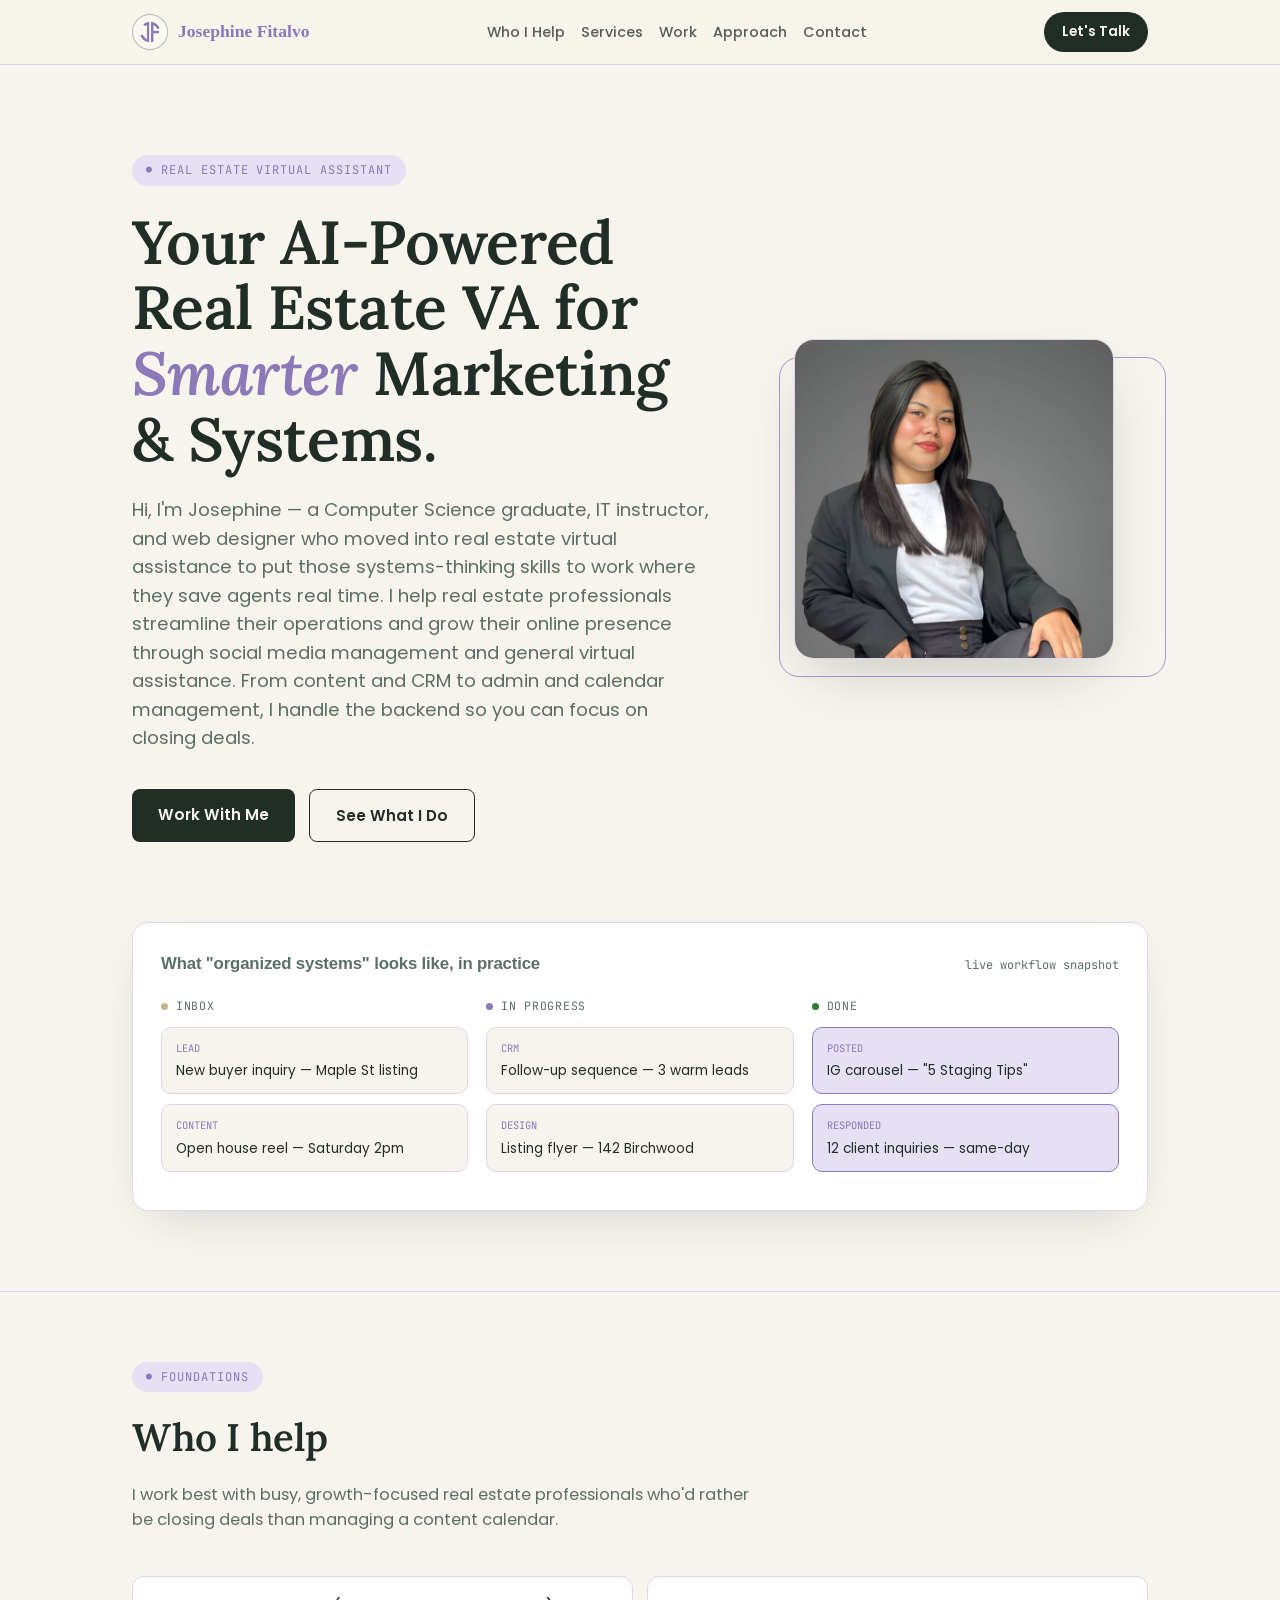
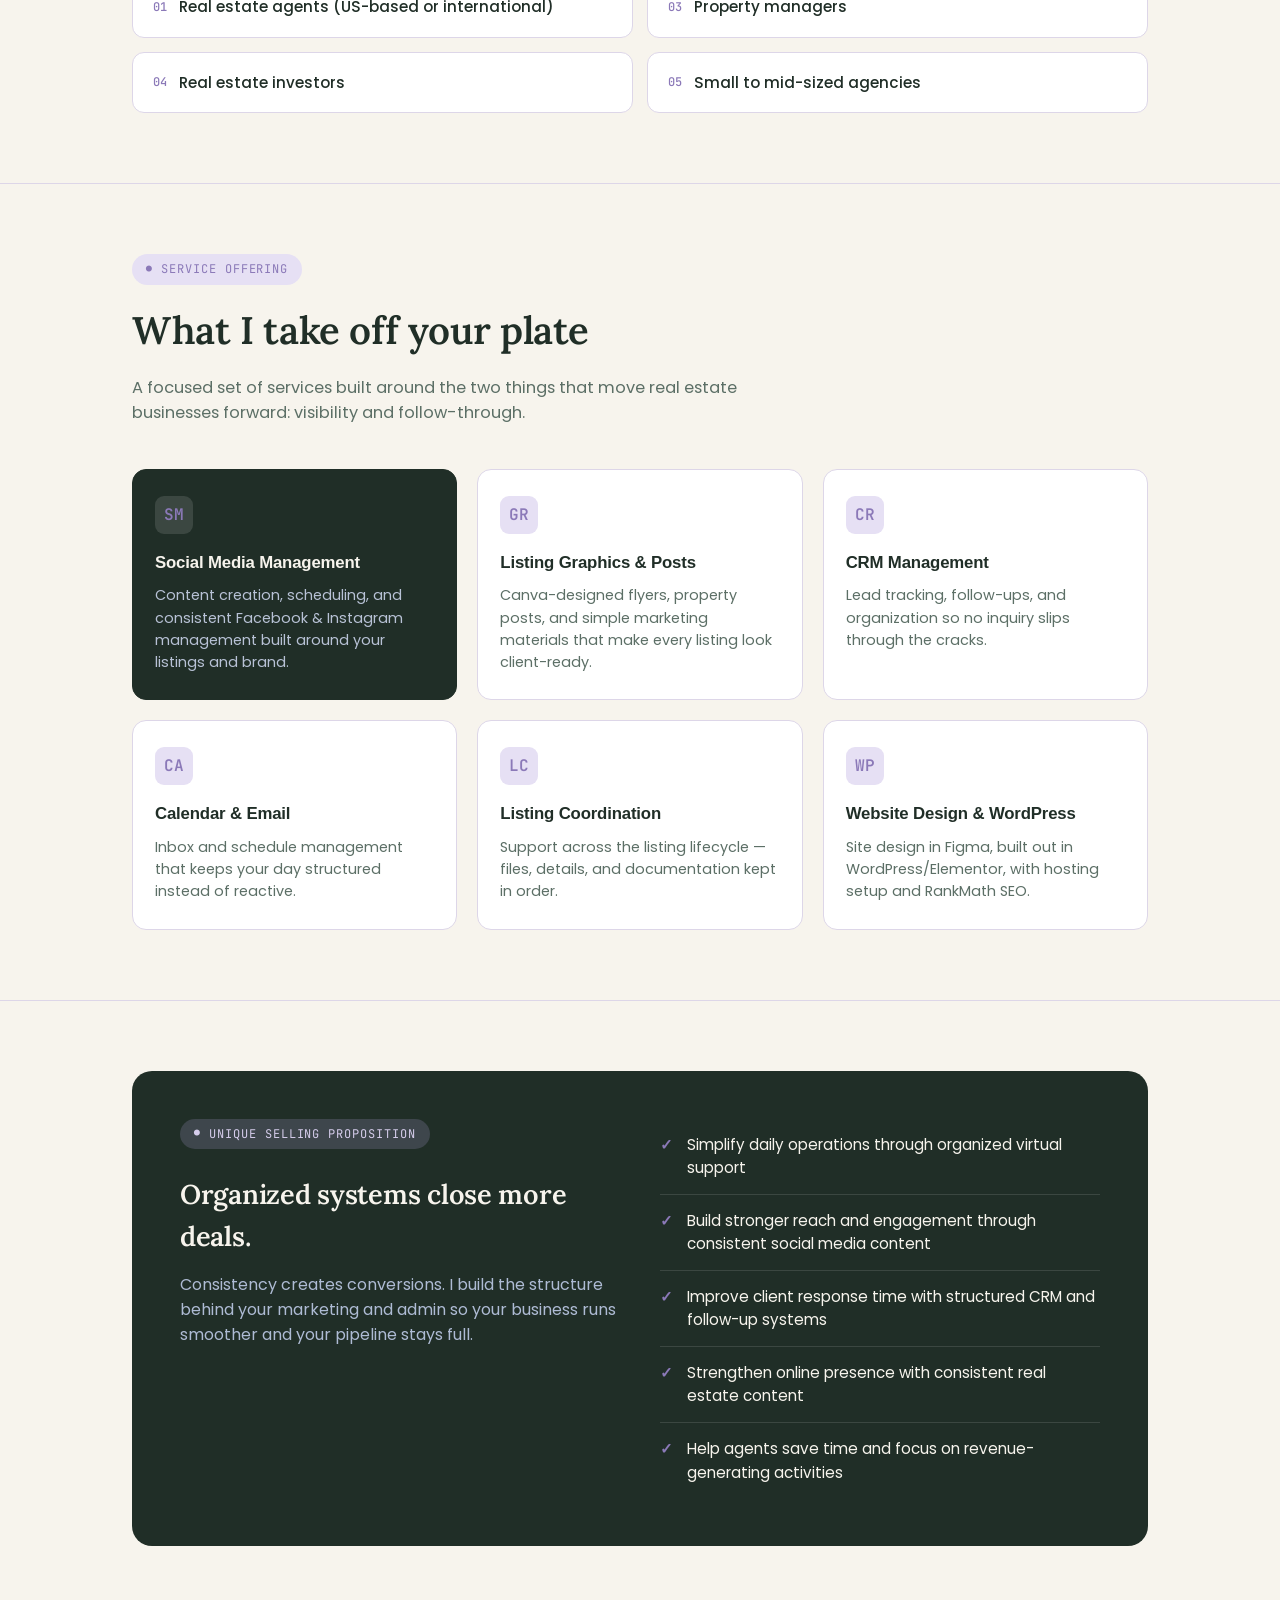
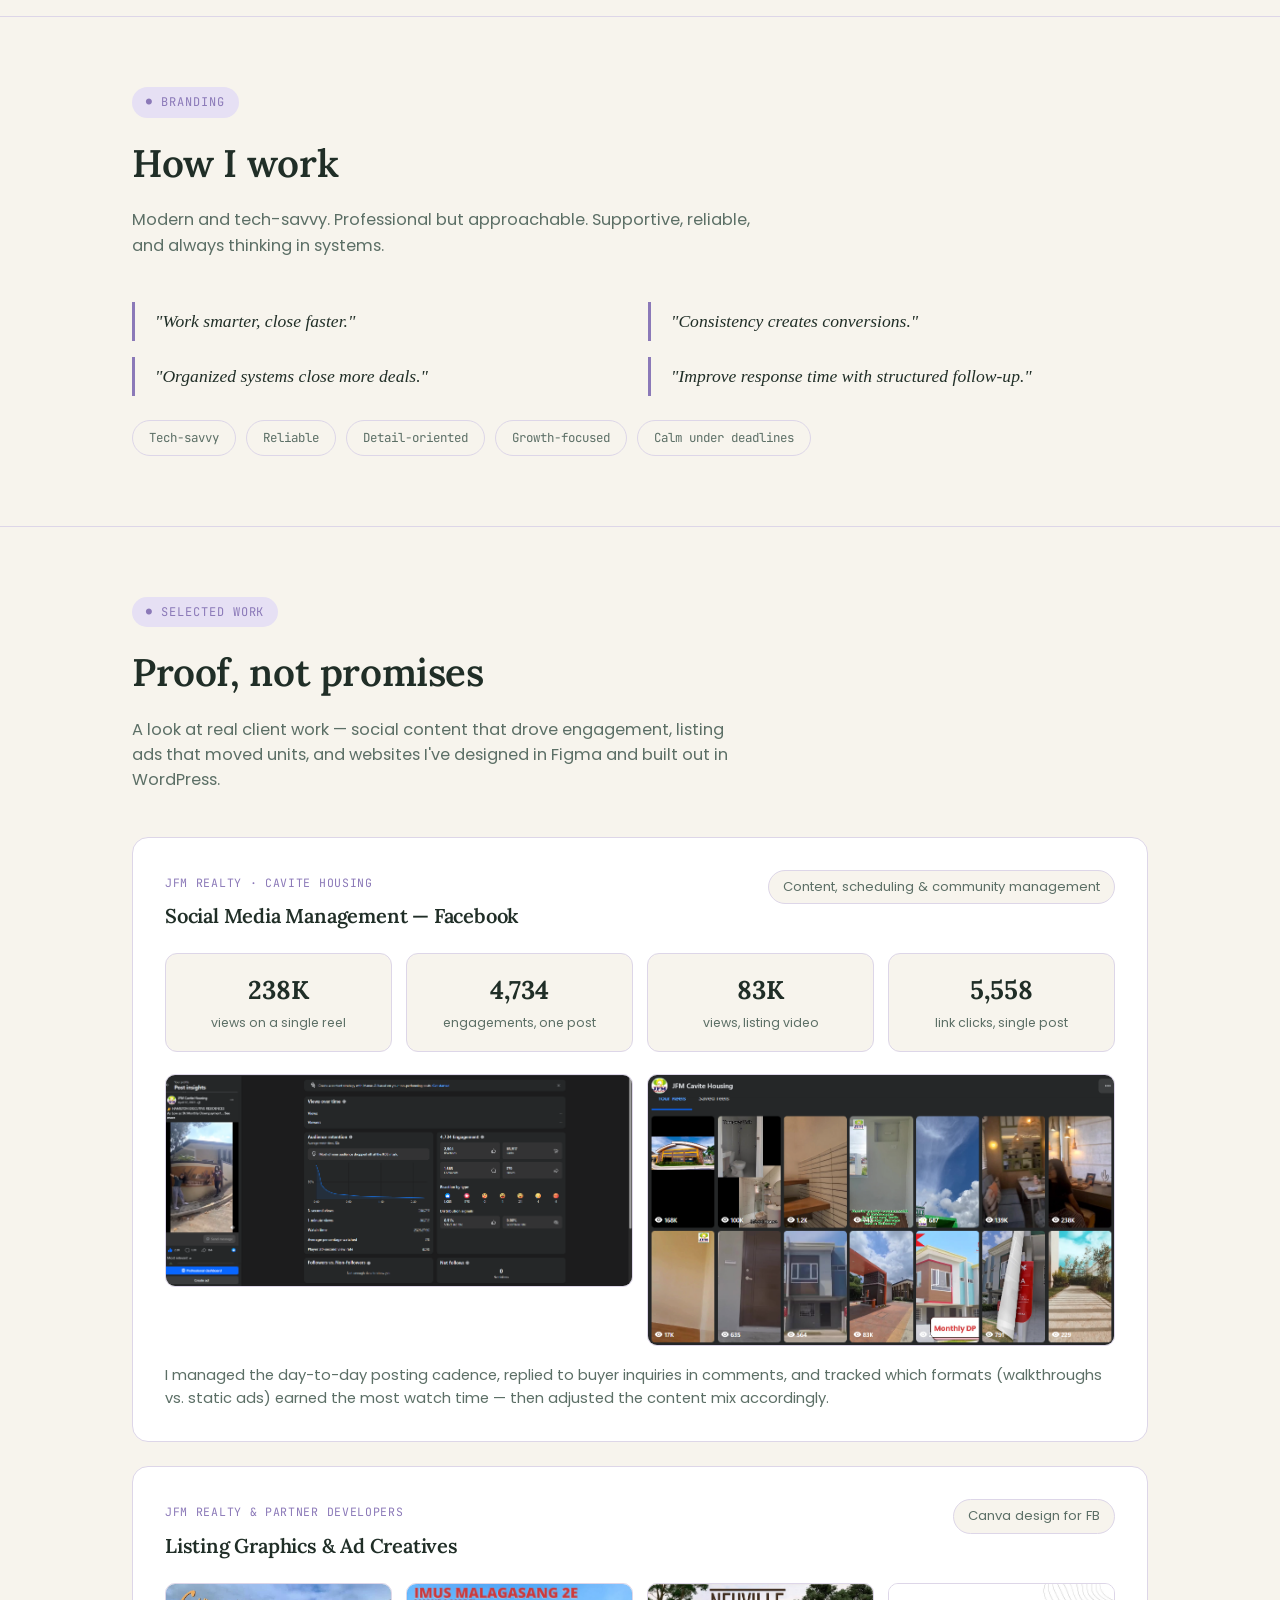
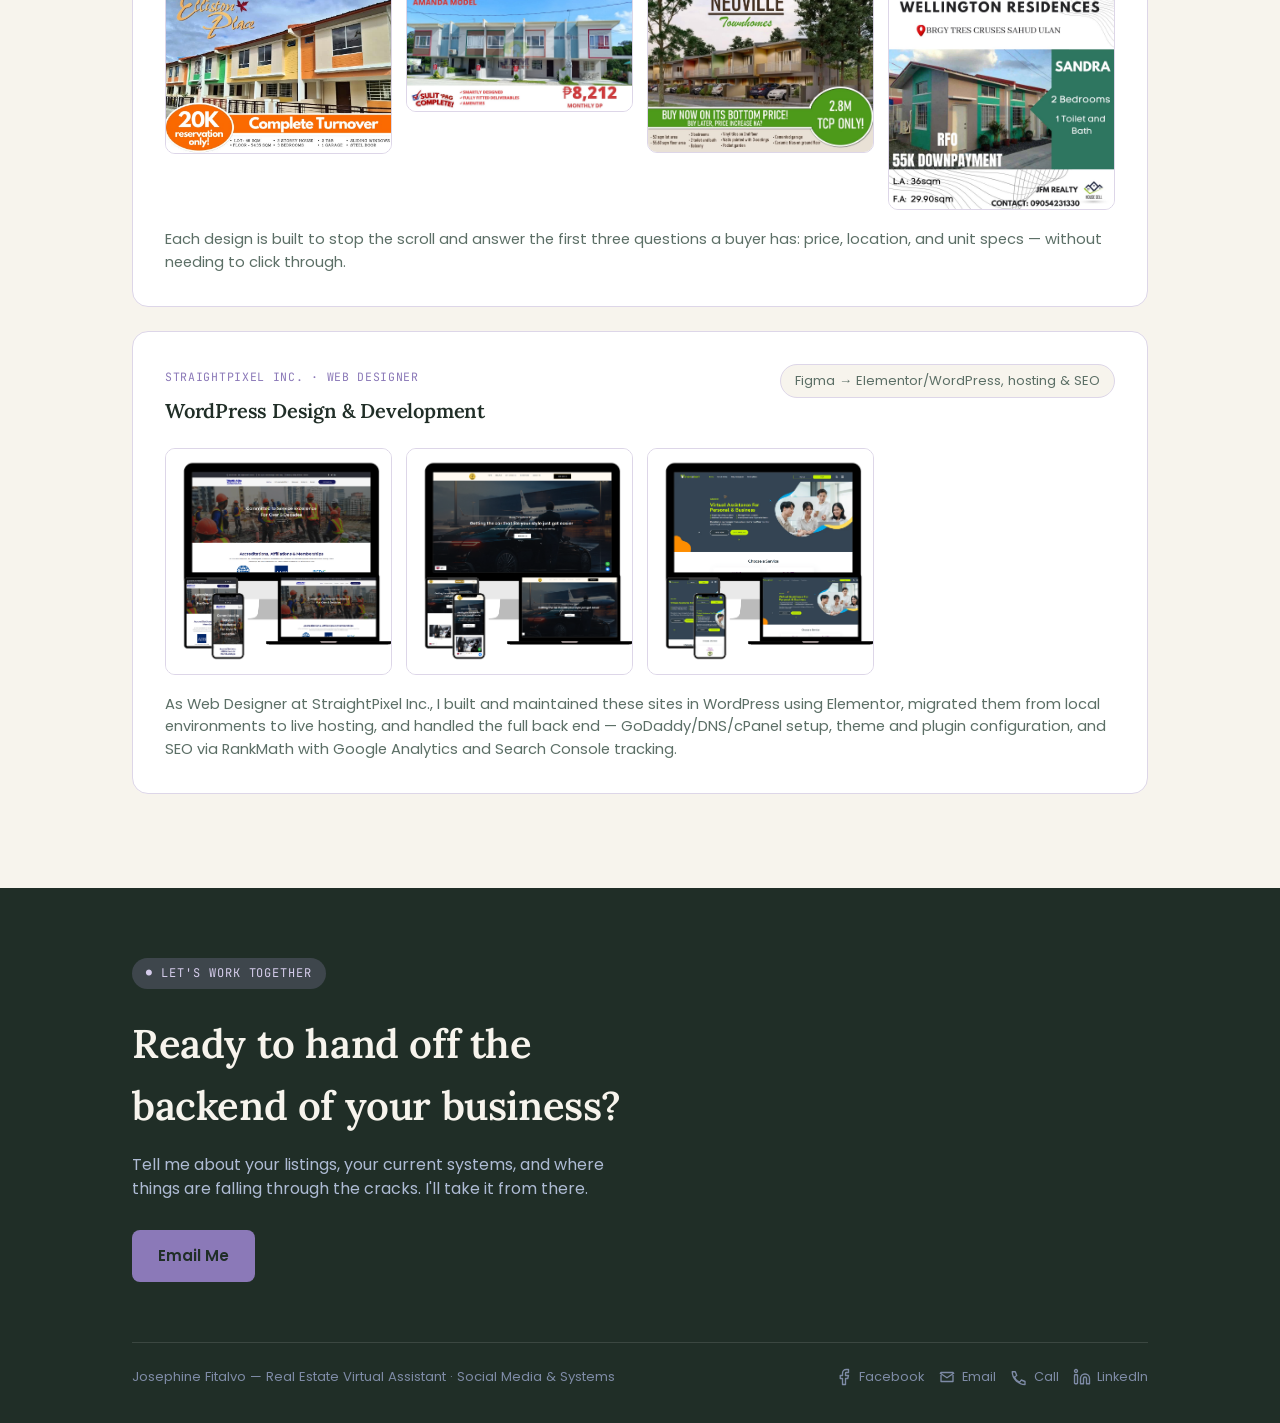
==== index.html @ b87bdb21 "change gmail acc" ====
<!DOCTYPE html>
<html lang="en">
  <head>
    <meta charset="UTF-8">
    <meta name="viewport" content="width=device-width, initial-scale=1.0">
    <title>Josephine Fitalvo — Real Estate Virtual Assistant</title>
    <link rel="preconnect" href="https://fonts.googleapis.com">
    <link href="https://fonts.googleapis.com/css2?family=Lora:ital,wght@0,400;0,500;0,600;0,700;1,500&family=Poppins:wght@300;400;500;600;700&family=JetBrains+Mono:wght@400;500&display=swap" rel="stylesheet">
    <link rel="icon" href="/images/logo/logo.png">
    <link rel="stylesheet" href="main.css">
    <link rel="stylesheet" href="/css/nav/nav.css">
    <link rel="stylesheet" href="/css/public/global.css">
    <link rel="stylesheet" href="/css/hero/hero.css">
    <script src="main.js" defer></script>
</head>

<body>
  <nav>
    <div class="wrap">
      <div class="brand">
        <span class="brand-logo">
          <img src="/images/logo/logo.png" alt="mylogo">
        </span>
        <span class="brand-name">Josephine Fitalvo</span>
      </div>
      <button class="hamburger" id="hamburger">
    
        <svg
          xmlns="http://www.w3.org/2000/svg"
          width="28"
          height="28"
          viewBox="0 0 24 24"
          fill="none"
          stroke="currentColor"
          stroke-width="2"
          stroke-linecap="round"
          stroke-linejoin="round"
        >
          <line x1="4" y1="6" x2="20" y2="6"></line>
          <line x1="4" y1="12" x2="20" y2="12"></line>
          <line x1="4" y1="18" x2="20" y2="18"></line>
        </svg>
      </button>
        <ul id="navMenu">
          <li><a href="#who">Who I Help</a></li>
          <li><a href="#services">Services</a></li>
          <li><a href="#work">Work</a></li>
          <li><a href="#approach">Approach</a></li>
          <li><a href="#contact">Contact</a></li>
      </ul>
    <a href="#contact" class="nav-cta">Let's Talk</a>
  </div>
</nav>

<header class="hero">
  <div class="wrap hero-grid">
    <div>
      <span class="eyebrow">Real Estate Virtual Assistant</span>
      <h1>Your AI-Powered Real Estate VA for <em>Smarter</em> Marketing &amp; Systems.</h1>
      <p class="lede">Hi, I'm Josephine — a Computer Science graduate, IT instructor, and web designer who moved into real estate virtual assistance to put those systems-thinking skills to work where they save agents real time. I help real estate professionals streamline their operations and grow their online presence through social media management and general virtual assistance. From content and CRM to admin and calendar management, I handle the backend so you can focus on closing deals.</p>
      <div class="hero-actions">
        <a href="#contact" class="btn btn-primary">Work With Me</a>
        <a href="#services" class="btn btn-ghost">See What I Do</a>
      </div>
      
    </div>

    <div class="hero-photo">
      <img src="/images/My profile/Josephine.jpg">
    </div>
  </div>
</header>

<section class="board-section">
  <div class="wrap">
    <div class="board">
      <div class="board-head">
        <h3>What "organized systems" looks like, in practice</h3>
        <span class="mono" style="font-size:0.75rem;color:var(--slate);">live workflow snapshot</span>
      </div>
      <div class="board-cols">
        <div>
          <div class="col-label"><span class="dot dot-inbox"></span>Inbox</div>
          <div class="card" style="animation-delay:.1s">
            <span class="tag">LEAD</span>New buyer inquiry — Maple St listing
          </div>
          <div class="card" style="animation-delay:.2s">
            <span class="tag">CONTENT</span>Open house reel — Saturday 2pm
          </div>
        </div>
        <div>
          <div class="col-label"><span class="dot dot-progress"></span>In Progress</div>
          <div class="card" style="animation-delay:.3s">
            <span class="tag">CRM</span>Follow-up sequence — 3 warm leads
          </div>
          <div class="card" style="animation-delay:.4s">
            <span class="tag">DESIGN</span>Listing flyer — 142 Birchwood
          </div>
        </div>
        <div>
          <div class="col-label"><span class="dot dot-done"></span>Done</div>
          <div class="card in-done" style="animation-delay:.5s">
            <span class="tag">POSTED</span>IG carousel — "5 Staging Tips"
          </div>
          <div class="card in-done" style="animation-delay:.6s">
            <span class="tag">RESPONDED</span>12 client inquiries — same-day
          </div>
        </div>
      </div>
    </div>
  </div>
</section>

<section class="section" id="who">
  <div class="wrap">
    <div class="section-head">
      <span class="eyebrow">Foundations</span>
      <h2>Who I help</h2>
      <p>I work best with busy, growth-focused real estate professionals who'd rather be closing deals than managing a content calendar.</p>
    </div>
    <div class="clients-grid">
      <div class="client-item"><span class="num mono">01</span>Real estate agents (US-based or international)</div>
      <div class="client-item"><span class="num mono">03</span>Property managers</div>
      <div class="client-item"><span class="num mono">04</span>Real estate investors</div>
      <div class="client-item"><span class="num mono">05</span>Small to mid-sized agencies</div>
    </div>
  </div>
</section>

<section class="section" id="services">
  <div class="wrap">
    <div class="section-head">
      <span class="eyebrow">Service Offering</span>
      <h2>What I take off your plate</h2>
      <p>A focused set of services built around the two things that move real estate businesses forward: visibility and follow-through.</p>
    </div>
    <div class="services-grid">
      <div class="service-card highlight">
        <div class="icon">SM</div>
        <h3>Social Media Management</h3>
        <p>Content creation, scheduling, and consistent Facebook &amp; Instagram management built around your listings and brand.</p>
      </div>
      <div class="service-card">
        <div class="icon">GR</div>
        <h3>Listing Graphics &amp; Posts</h3>
        <p>Canva-designed flyers, property posts, and simple marketing materials that make every listing look client-ready.</p>
      </div>
      <div class="service-card">
        <div class="icon">CR</div>
        <h3>CRM Management</h3>
        <p>Lead tracking, follow-ups, and organization so no inquiry slips through the cracks.</p>
      </div>
      <div class="service-card">
        <div class="icon">CA</div>
        <h3>Calendar &amp; Email</h3>
        <p>Inbox and schedule management that keeps your day structured instead of reactive.</p>
      </div>
      <div class="service-card">
        <div class="icon">LC</div>
        <h3>Listing Coordination</h3>
        <p>Support across the listing lifecycle — files, details, and documentation kept in order.</p>
      </div>
      <div class="service-card">
        <div class="icon">WP</div>
        <h3>Website Design &amp; WordPress</h3>
        <p>Site design in Figma, built out in WordPress/Elementor, with hosting setup and RankMath SEO.</p>
      </div>
    </div>
  </div>
</section>

<section class="section" id="approach">
  <div class="wrap">
    <div class="pitch-block">
      <div>
        <span class="eyebrow" style="background:rgba(167,153,207,0.22);color:#D5CCEB;">Unique Selling Proposition</span>
        <h2>Organized systems close more deals.</h2>
        <p class="lede">Consistency creates conversions. I build the structure behind your marketing and admin so your business runs smoother and your pipeline stays full.</p>
      </div>
      <ul class="usp-list">
        <li><span class="check">✓</span>Simplify daily operations through organized virtual support</li>
        <li><span class="check">✓</span>Build stronger reach and engagement through consistent social media content</li>
        <li><span class="check">✓</span>Improve client response time with structured CRM and follow-up systems</li>
        <li><span class="check">✓</span>Strengthen online presence with consistent real estate content</li>
        <li><span class="check">✓</span>Help agents save time and focus on revenue-generating activities</li>
      </ul>
    </div>
  </div>
</section>

<section class="section">
  <div class="wrap">
    <div class="section-head">
      <span class="eyebrow">Branding</span>
      <h2>How I work</h2>
      <p>Modern and tech-savvy. Professional but approachable. Supportive, reliable, and always thinking in systems.</p>
    </div>
    <div class="phrases">
      <div class="phrase">"Work smarter, close faster."</div>
      <div class="phrase">"Consistency creates conversions."</div>
      <div class="phrase">"Organized systems close more deals."</div>
      <div class="phrase">"Improve response time with structured follow-up."</div>
    </div>
    <div class="tone-strip">
      <span class="tone-chip">Tech-savvy</span>
      <span class="tone-chip">Reliable</span>
      <span class="tone-chip">Detail-oriented</span>
      <span class="tone-chip">Growth-focused</span>
      <span class="tone-chip">Calm under deadlines</span>
    </div>
  </div>
</section>

<section class="section" id="work">
  <div class="wrap">
    <div class="section-head">
      <span class="eyebrow">Selected Work</span>
      <h2>Proof, not promises</h2>
      <p>A look at real client work — social content that drove engagement, listing ads that moved units, and websites I've designed in Figma and built out in WordPress.</p>
    </div>

    <!-- CASE STUDY: JFM REALTY -->
    <div class="case-block">
      <div class="case-head">
        <div>
          <span class="case-client">JFM Realty · Cavite Housing</span>
          <h3>Social Media Management — Facebook</h3>
        </div>
        <span class="case-role">Content, scheduling &amp; community management</span>
      </div>
      <div class="stat-row">
        <div class="stat"><span class="stat-num">238K</span><span class="stat-label">views on a single reel</span></div>
        <div class="stat"><span class="stat-num">4,734</span><span class="stat-label">engagements, one post</span></div>
        <div class="stat"><span class="stat-num">83K</span><span class="stat-label">views, listing video</span></div>
        <div class="stat"><span class="stat-num">5,558</span><span class="stat-label">link clicks, single post</span></div>
      </div>

      <div class="case-imgs">
        <img src="images/Ads/2nd Ads.png" alt="2nd Ads">
        <img src="images/Ads/Reels.png" alt="Reels">
      </div>
      <p class="case-note">I managed the day-to-day posting cadence, replied to buyer inquiries in comments, and tracked which formats (walkthroughs vs. static ads) earned the most watch time — then adjusted the content mix accordingly.</p>
    </div>

    <!-- LISTING AD DESIGN -->
    <div class="case-block">
      <div class="case-head">
        <div>
          <span class="case-client">JFM Realty &amp; Partner Developers</span>
          <h3>Listing Graphics &amp; Ad Creatives</h3>
        </div>
        <span class="case-role">Canva design for FB</span>
      </div>

      <div class="ad-grid">
        <img src="images/Graphics/Elliston Place.jpg" alt="Elliston Place">
        <img src="images/Graphics/Ham.jpg" alt="Hamilton Execuive Residences">
        <img src="images/Graphics/Neuville.jpg" alt="Neuville Townhomes">
        <img src="images/Graphics/Wellington.jpg" alt="Wellington Residences">
      </div>

      <p class="case-note">Each design is built to stop the scroll and answer the first three questions a buyer has: price, location, and unit specs — without needing to click through.</p>
    </div>

    <!-- WEBSITE DESIGN -->
    <div class="case-block">
      <div class="case-head">
        <div>
          <span class="case-client">StraightPixel Inc. · Web Designer</span>
          <h3>WordPress Design &amp; Development</h3>
        </div>
        <span class="case-role">Figma → Elementor/WordPress, hosting &amp; SEO</span>
      </div>

    
      <div class="ad-grid">
        <a href="https://transasia.com.ph/" target="_blank"><img src="images/Revamp Website/Mock-Up-Site-TAPI.png" alt="TransAsia"></a>
        <a href="https://travelwithstyle.com.au/" target="_blank"><img src="images/Revamp Website/Mock-Up-TWS.png" alt="Travel With Style"></a>
        <a href="https://www.shareateam.com/" target="_blank"><img src="images/Revamp Website/SAT-Site-Mock-ups.png" alt="Share a Team"></a>
      </div>

      
      <p class="case-note">As Web Designer at StraightPixel Inc., I built and maintained these sites in WordPress using Elementor, migrated them from local environments to live hosting, and handled the full back end — GoDaddy/DNS/cPanel setup, theme and plugin configuration, and SEO via RankMath with Google Analytics and Search Console tracking.</p>
    </div>
  </div>
</section>

<footer id="contact">
  <div class="wrap">
    <span class="eyebrow" style="background:rgba(167,153,207,0.22);color:#D5CCEB;">Let's work together</span>
    <h2>Ready to hand off the backend of your business?</h2>
    <p class="lede">Tell me about your listings, your current systems, and where things are falling through the cracks. I'll take it from there.</p>
    <a href="https://mail.google.com/mail/?view=cm&to=vajosephinefitalvo@gmail.com" target="_blank" class="btn btn-primary" style="margin-top:28px;">Email Me</a>
    <div class="foot-bottom">

  <span>
    Josephine Fitalvo — Real Estate Virtual Assistant · Social Media & Systems
  </span>

  <div class="socials">

    <!-- Facebook -->
    <a href="https://www.facebook.com/caratqwin01/" target="_blank">
      <svg xmlns="http://www.w3.org/2000/svg" fill="none" viewBox="0 0 24 24" stroke-width="1.8" stroke="currentColor">
        <path stroke-linecap="round" stroke-linejoin="round" d="M18 2h-3a5 5 0 0 0-5 5v3H7v4h3v8h4v-8h3l1-4h-4V7a1 1 0 0 1 1-1h3V2z"/>
      </svg>
      Facebook
    </a>

    <!-- Email -->
    <a href="https://mail.google.com/mail/?view=cm&to=vajosephinefitalvo@gmail.com" target="_blank">
      <svg xmlns="http://www.w3.org/2000/svg" fill="none" viewBox="0 0 24 24" stroke-width="1.8" stroke="currentColor">
        <path stroke-linecap="round" stroke-linejoin="round" d="M3 7l9 6 9-6M4 6h16v12H4z"/>
      </svg>
      Email
    </a>

    <!-- Phone -->
    <a href="tel:+639054231330">
      <svg xmlns="http://www.w3.org/2000/svg" fill="none" viewBox="0 0 24 24" stroke-width="1.8" stroke="currentColor">
        <path stroke-linecap="round" stroke-linejoin="round" d="M3 5h4l2 5-3 2c1 3 4 6 7 7l2-3 5 2v4c-9 0-17-8-17-17z"/>
      </svg>
      Call
    </a>

    <!-- LinkedIn -->
    <a href="https://www.linkedin.com/in/josephine-fitalvo-147a29365/" target="_blank">
      <svg xmlns="http://www.w3.org/2000/svg" fill="none" viewBox="0 0 24 24" stroke-width="1.8" stroke="currentColor">
        <path stroke-linecap="round" stroke-linejoin="round" d="M16 8a6 6 0 0 1 6 6v7h-4v-7a2 2 0 0 0-2-2 2 2 0 0 0-2 2v7h-4v-7a6 6 0 0 1 6-6z"/>
        <rect x="2" y="9" width="4" height="12" rx="1"/>
        <circle cx="4" cy="4" r="2"/>
      </svg>
      LinkedIn
    </a>

  </div>

</div>
  </div>
</footer>

</body>
</html>
---- main.css ----
/* SIGNATURE: Systems board */
  .board-section{padding:10px 0 80px;}
  .board{
    background:var(--white);
    border:1px solid var(--line);
    border-radius:16px;
    padding:28px;
    box-shadow:0 18px 50px -20px rgba(22,33,62,0.18);
    overflow-x:auto;
  }

  .board-head {
    display:flex;
    justify-content:space-between;
    align-items:baseline;
    margin-bottom:
    20px;flex-wrap:wrap;gap:8px;}
  .board-head h3{font-size:1.05rem;color:var(--slate);font-family:'Inter',sans-serif;font-weight:600;}
  .board-cols{display:grid;grid-template-columns:1fr 1fr 1fr;gap:18px;min-width:640px;}
  .col-label{
    font-family:'JetBrains Mono',monospace;font-size:0.72rem;
    text-transform:uppercase;letter-spacing:0.06em;color:var(--slate);
    margin-bottom:12px;display:flex;align-items:center;gap:8px;
  }
  .dot{width:7px;height:7px;border-radius:50%;display:inline-block;}
  .dot-inbox{background:#C9B58B;}
  .dot-progress{background:var(--teal);}
  .dot-done{background:#2E7D32;}
  .card{
    background:var(--ivory);border:1px solid var(--line);
    border-radius:10px;padding:12px 14px;margin-bottom:10px;
    font-size:0.85rem;color:var(--navy);
    opacity:0;transform:translateY(8px);
    animation:cardIn 0.5s ease forwards;
  }
  .card.in-done{background:var(--teal-soft);border-color:var(--teal);}
  .card .tag{
    display:block;font-family:'JetBrains Mono',monospace;font-size:0.65rem;
    color:var(--teal);margin-bottom:4px;
  }
  @keyframes cardIn{to{opacity:1;transform:translateY(0);}}

  /* SECTION HEADERS */
  .section{padding:70px 0;border-top:1px solid var(--line);}
  .section-head{max-width:620px;margin-bottom:44px;}
  .section-head .eyebrow{margin-bottom:16px;}
  .section-head h2{font-size:clamp(1.8rem,3.2vw,2.4rem);}
  .section-head p{color:var(--slate);margin-top:14px;font-size:1.02rem;}

  /* WHO I HELP */
  .clients-grid{display:grid;grid-template-columns:repeat(2,1fr);gap:14px;}
  .client-item{
    border:1px solid var(--line);border-radius:12px;padding:18px 20px;
    background:var(--white);font-size:0.95rem;font-weight:500;
    display:flex;align-items:center;gap:12px;
  }
  .client-item .num{
    font-family:'JetBrains Mono',monospace;font-size:0.75rem;color:var(--teal);
  }

  /* SERVICES */
  .services-grid{display:grid;grid-template-columns:repeat(3,1fr);gap:20px;}
  .service-card{
    background:var(--white);border:1px solid var(--line);border-radius:14px;
    padding:26px 22px;transition:border-color .2s, transform .2s;
  }
  .service-card:hover{border-color:var(--teal);transform:translateY(-3px);}
  .service-card .icon{
    width:38px;height:38px;border-radius:9px;background:var(--teal-soft);
    display:flex;align-items:center;justify-content:center;margin-bottom:16px;
    color:var(--teal);font-family:'JetBrains Mono',monospace;font-weight:600;
  }
  .service-card h3{font-size:1.05rem;margin-bottom:8px;font-family:'Inter',sans-serif;font-weight:600;}
  .service-card p{font-size:0.9rem;color:var(--slate);}
  .service-card.highlight{
    background:var(--navy);border-color:var(--navy);color:var(--ivory);
  }
  .service-card.highlight .icon{background:rgba(255,255,255,0.12);color:var(--teal);}
  .service-card.highlight p{color:#B8C2D6;}

  /* USP / pitch */
  .pitch-block{
    background:var(--navy);color:var(--ivory);border-radius:20px;
    padding:48px;display:grid;grid-template-columns:1fr 1fr;gap:40px;
  }
  .pitch-block h2{color:var(--ivory);font-size:1.7rem;margin-bottom:16px;}
  .pitch-block p.lede{color:#AEBBD4;font-size:1rem;}
  .usp-list{list-style:none;}
  .usp-list li{
    padding:14px 0;border-bottom:1px solid rgba(255,255,255,0.12);
    display:flex;gap:14px;font-size:0.95rem;
  }
  .usp-list li:last-child{border-bottom:none;}
  .usp-list .check{color:var(--teal);font-weight:700;}

  /* PHRASES */
  .phrases{display:grid;grid-template-columns:repeat(2,1fr);gap:16px;}
  .phrase{
    border-left:3px solid var(--teal);padding:6px 0 6px 20px;
    font-family:'Fraunces',serif;font-style:italic;font-size:1.1rem;color:var(--navy);
  }

  /* TONE STRIP */
  .tone-strip{display:flex;gap:10px;flex-wrap:wrap;margin-top:24px;}
  .tone-chip{
    font-family:'JetBrains Mono',monospace;font-size:0.78rem;
    border:1px solid var(--line);border-radius:100px;padding:7px 16px;color:var(--slate);
  }

  /* CONTACT / FOOTER */
  footer{
    background:var(--navy);color:var(--ivory);padding:70px 0 36px;
  }
  footer h2{font-size:clamp(1.8rem,3.5vw,2.5rem);color:var(--ivory);max-width:560px;}
  footer p.lede{color:#AEBBD4;margin-top:16px;max-width:520px;}
  footer .btn-primary{background:var(--teal);color:var(--navy);}
  .foot-bottom{
    margin-top:60px;padding-top:24px;border-top:1px solid rgba(255,255,255,0.12);
    display:flex;justify-content:space-between;color:#7E8BA6;font-size:0.82rem;flex-wrap:wrap;gap:10px;
  }

  /* CASE STUDIES */
  .case-block{
    border:1px solid var(--line);border-radius:16px;background:var(--white);
    padding:32px;margin-bottom:24px;
  }
  .case-head{
    display:flex;justify-content:space-between;align-items:flex-start;
    flex-wrap:wrap;gap:10px;margin-bottom:22px;
  }
  .case-client{
    font-family:'JetBrains Mono',monospace;font-size:0.72rem;
    text-transform:uppercase;letter-spacing:0.06em;color:var(--teal);
  }
  .case-head h3{font-size:1.25rem;margin-top:6px;}
  .case-role{
    font-size:0.82rem;color:var(--slate);background:var(--ivory);
    padding:6px 14px;border-radius:100px;border:1px solid var(--line);
    white-space:nowrap;
  }
  .stat-row{
    display:grid;grid-template-columns:repeat(4,1fr);gap:14px;margin-bottom:22px;
  }
  .stat{
    background:var(--ivory);border:1px solid var(--line);border-radius:12px;
    padding:16px;text-align:center;
  }
  .stat-num{
    display:block;font-family:'Lora',serif;font-size:1.6rem;font-weight:700;color:var(--navy);
  }
  .stat-label{font-size:0.78rem;color:var(--slate);}
  .case-imgs{display:grid;grid-template-columns:1fr 1fr;gap:14px;margin-bottom:18px;}
  .case-imgs img{width:100%;border-radius:10px;border:1px solid var(--line);display:block;}
  .ad-grid{display:grid;grid-template-columns:repeat(4,1fr);gap:14px;margin-bottom:18px;}
  .ad-grid img{width:100%;border-radius:10px;border:1px solid var(--line);display:block;}
  .case-note{font-size:0.92rem;color:var(--slate);}

  @media (max-width:760px){
    .stat-row{grid-template-columns:1fr 1fr;}
    .case-imgs,.ad-grid{grid-template-columns:1fr 1fr;}
  }

  @media (max-width:760px){
    nav ul{display:none;}
    .hero-grid{grid-template-columns:1fr;}
    .hero-photo{max-width:280px;margin:0 auto;order:-1;}
    .board-cols{grid-template-columns:1fr 1fr 1fr;}
    .clients-grid,.services-grid,.phrases{grid-template-columns:1fr;}
    .pitch-block{grid-template-columns:1fr;padding:32px;}
  }

  .hamburger {
  display: none;
  background: none;
  border: none;
  cursor: pointer;
  font-size: 1.6rem;
}



@media (max-width: 1024px) {
  .services-grid {
    grid-template-columns: repeat(2, 1fr);
  }

  .clients-grid {
    grid-template-columns: 1fr 1fr;
  }

  .board-cols {
    grid-template-columns: 1fr 1fr;
    min-width: unset;
  }

  .stat-row {
    grid-template-columns: 1fr 1fr;
  }

  .ad-grid {
    grid-template-columns: 1fr 1fr;
  }
}

@media (max-width: 600px) {

  .wrap {
    padding: 0 18px;
  }

  .hero h1 {
    font-size: 2rem;
  }

  .hero p.lede {
    font-size: 1rem;
  }

  .services-grid {
    grid-template-columns: 1fr;
  }

  .clients-grid {
    grid-template-columns: 1fr;
  }

  .board-cols {
    grid-template-columns: 1fr;
  }

  .stat-row {
    grid-template-columns: 1fr;
  }

  .ad-grid {
    grid-template-columns: 1fr;
  }

  .case-imgs {
    grid-template-columns: 1fr;
  }

  .phrase {
    font-size: 1rem;
  }

  footer h2 {
    font-size: 1.6rem;
  }
}

.foot-bottom {
  margin-top: 60px;
  padding-top: 24px;
  border-top: 1px solid rgba(255,255,255,0.12);
  display: flex;
  justify-content: space-between;
  flex-wrap: wrap;
  gap: 20px;
  font-size: 0.82rem;
  color: #7E8BA6;
}

/* SOCIAL CONTAINER */
.socials {
  display: flex;
  gap: 14px;
  flex-wrap: wrap;
}

/* SOCIAL LINKS */
.socials a {
  display: flex;
  align-items: center;
  gap: 6px;
  color: #7E8BA6;
  text-decoration: none;
  transition: all 0.25s ease;
  font-size: 0.8rem;
}

/* ICON SIZE */
.socials svg {
  width: 18px;
  height: 18px;
}

/* HOVER EFFECT */
.socials a:hover {
  color: var(--teal);
  transform: translateY(-2px);
}
---- css/nav/nav.css ----
/* NAV BASE */

.wrap { 
    max-width:1080px;
    margin:0 auto;
    padding:0 32px;
  }

nav {
  position: sticky;
  top: 0;
  z-index: 50;
  background: rgba(247,244,236,0.88);
  backdrop-filter: blur(8px);
  border-bottom: 1px solid var(--line);
}

nav .wrap {
  display: flex;
  align-items: center;
  justify-content: space-between;
  height: 64px;
}

  a { 
    color:inherit;
    text-decoration:none;
  }

/* BRAND */
.brand {
  display: flex;
  align-items: center;
  gap: 10px;
  font-family: 'Fraunces', serif;
  font-weight: 600;
  font-size: 1.1rem;
}

.brand span {
  color: var(--teal);
}

.brand {
  display: flex;
  align-items: center;
  gap: 10px;
  cursor: pointer;
}

.brand-logo {
  font-family: 'Lora', serif;
  font-weight: 700;
  width: 36px;
  height: 36px;
  border-radius: 50%;
  border: 1.5px solid rgba(32,46,39,0.3);
  background: rgba(255,255,255,0.4);
  backdrop-filter: blur(6px);
  display: flex;
  align-items: center;
  justify-content: center;
  color: var(--navy);
  transition: all 0.3s ease;
}

.brand:hover .brand-logo {
  transform: rotate(5deg) scale(1.08);
  border-color: var(--teal);
}

/* DESKTOP MENU */
#navMenu {
  display: flex;
  align-items: center;
  gap: 16px;              /* FIXED GAP */
  list-style: none;
  font-size: 0.9rem;
  font-weight: 500;
}

/* LINKS */
#navMenu a {
  position: relative;
  text-decoration: none;
  color: var(--navy);
  opacity: 0.75;
  transition: all 0.25s ease;
  padding: 6px 0;
}

/* HOVER */
#navMenu a:hover {
  opacity: 1;
  color: var(--teal);
}

/* UNDERLINE EFFECT */
#navMenu a::after {
  content: "";
  position: absolute;
  left: 0;
  bottom: -4px;
  width: 0%;
  height: 2px;
  background: var(--lav);
  transition: width 0.3s ease;
}

#navMenu a:hover::after {
  width: 100%;
}

/* ACTIVE STATE */
#navMenu a.active {
  color: var(--lav-deep);
  font-weight: 600;
}

#navMenu a.active::after {
  width: 100%;
  background: var(--teal);
}

/* CTA */
.nav-cta {
  background: var(--navy);
  color: var(--ivory);
  padding: 9px 18px;
  border-radius: 100px;
  font-size: 0.85rem;
  font-weight: 600;
}

/* HAMBURGER */
.hamburger {
  display: none;
  background: none;
  border: none;
  cursor: pointer;
}

/* MOBILE */
@media (max-width: 768px) {

  .hamburger {
    display: block;
  }

  #navMenu {
    display: none;
    position: absolute;
    top: 64px;
    left: 0;
    width: 100%;
    flex-direction: column;
    background: var(--ivory);
    border-bottom: 1px solid var(--line);
    padding: 10px 0;
    z-index: 100;
    gap: 0;
  }

  #navMenu.active {
    display: flex;
  }

  #navMenu li {
    padding: 14px 24px;
  }

  .nav-cta {
    display: none;
  }
}
---- css/public/global.css ----
:root{
    --ivory:#F7F4ED;
    --ivory-deep:#EFEAdd;
    --navy:#202E27;
    --slate:#5C6F66;
    --teal:#8B79B8;
    --teal-soft:#E6E0F4;
    --lav:#A799CF;
    --lav-deep:#8B79B8;
    --line:#DDD6E8;
    --white:#FFFFFF;
  }

  *
  {
    margin:0;
    padding:0;
    box-sizing:border-box;
  }
  
  
  html {
    scroll-behavior:smooth;
  }
  
  body {
    background:var(--ivory);
    color:var(--navy);
    font-family:'Poppins',sans-serif;
    line-height:1.55;
    overflow-x:hidden;
  }

    h1,h2,h3 {
    font-family:'Lora',serif;
    font-weight:600;
    letter-spacing:-0.01em;
  }

  .mono{
    font-family:'JetBrains Mono',monospace;
  }
---- css/hero/hero.css ----
/* HERO */
  header.hero {
    padding:90px 0 70px;
    position:relative;
  }

  .eyebrow {
    display:inline-flex;
    align-items:center;
    gap:8px;
    font-family:'JetBrains Mono',monospace;
    font-size:0.75rem;
    letter-spacing:0.08em;
    text-transform:uppercase;
    color:var(--teal);
    background:var(--teal-soft);
    padding:6px 14px;
    border-radius:100px;
    margin-bottom:24px;
  }

  .eyebrow::before { 
    content:"●";
    font-size:0.6rem;
  }

  .hero h1 {
    font-size:clamp(2.4rem,5.5vw,3.8rem);
    max-width:880px;
    line-height:1.08;
  }

  .hero h1 em {
    font-style:italic;
    color:var(--teal);
  }

  .hero p.lede {
    margin-top:24px;
    font-size:1.15rem;
    color:var(--slate);
    max-width:620px;
  }

  .hero-actions { margin-top:36px;
    display:flex;
    gap:14px;
    flex-wrap:wrap;
  }

  .btn{
    display:inline-block;
    padding:14px 26px;
    border-radius:8px;
    font-weight:600;
    font-size:0.95rem;
    transition:transform .15s, box-shadow .15s;
  }

  .btn-primary {background:var(--navy);color:var(--ivory);}
  .btn-primary:hover{transform:translateY(-2px);box-shadow:0 8px 20px rgba(22,33,62,0.25);}
  .btn-ghost{border:1.5px solid var(--navy);color:var(--navy);}
  .btn-ghost:hover{background:var(--navy);color:var(--ivory);}

  .cred-strip{
    margin-top:28px;display:flex;flex-wrap:wrap;align-items:center;gap:8px;
    font-size:0.82rem;color:var(--slate);
  }
  .cred-dot{color:var(--line);}

  img {
  max-width: 100%;
  height: auto;
}

  .hero-grid {
  display: grid;
  grid-template-columns: 1.2fr 0.8fr;
  gap: 48px;
  align-items: center;
}

@media (max-width: 1024px) {
  .hero-grid {
    grid-template-columns: 1fr;
    text-align: center;
  }

  .hero p.lede {
    margin-left: auto;
    margin-right: auto;
  }

  .hero-actions {
    justify-content: center;
  }
}

  .hero-photo{
    position:relative;
  }
  .hero-photo img{
    width:100%;
     max-width: 320px;
    margin: 0 auto;
    display: block;
    /* aspect-ratio:4/5;
    object-fit:cover; */
    border-radius:20px;
    border:1px solid var(--line);
    box-shadow:0 24px 60px -20px rgba(32,46,39,0.25);
  }


  .hero-photo::before{
    content:"";position:absolute;top:18px;left:18px;right:-18px;bottom:-18px;
    border:1.5px solid var(--lav);border-radius:20px;z-index:-1;
  }
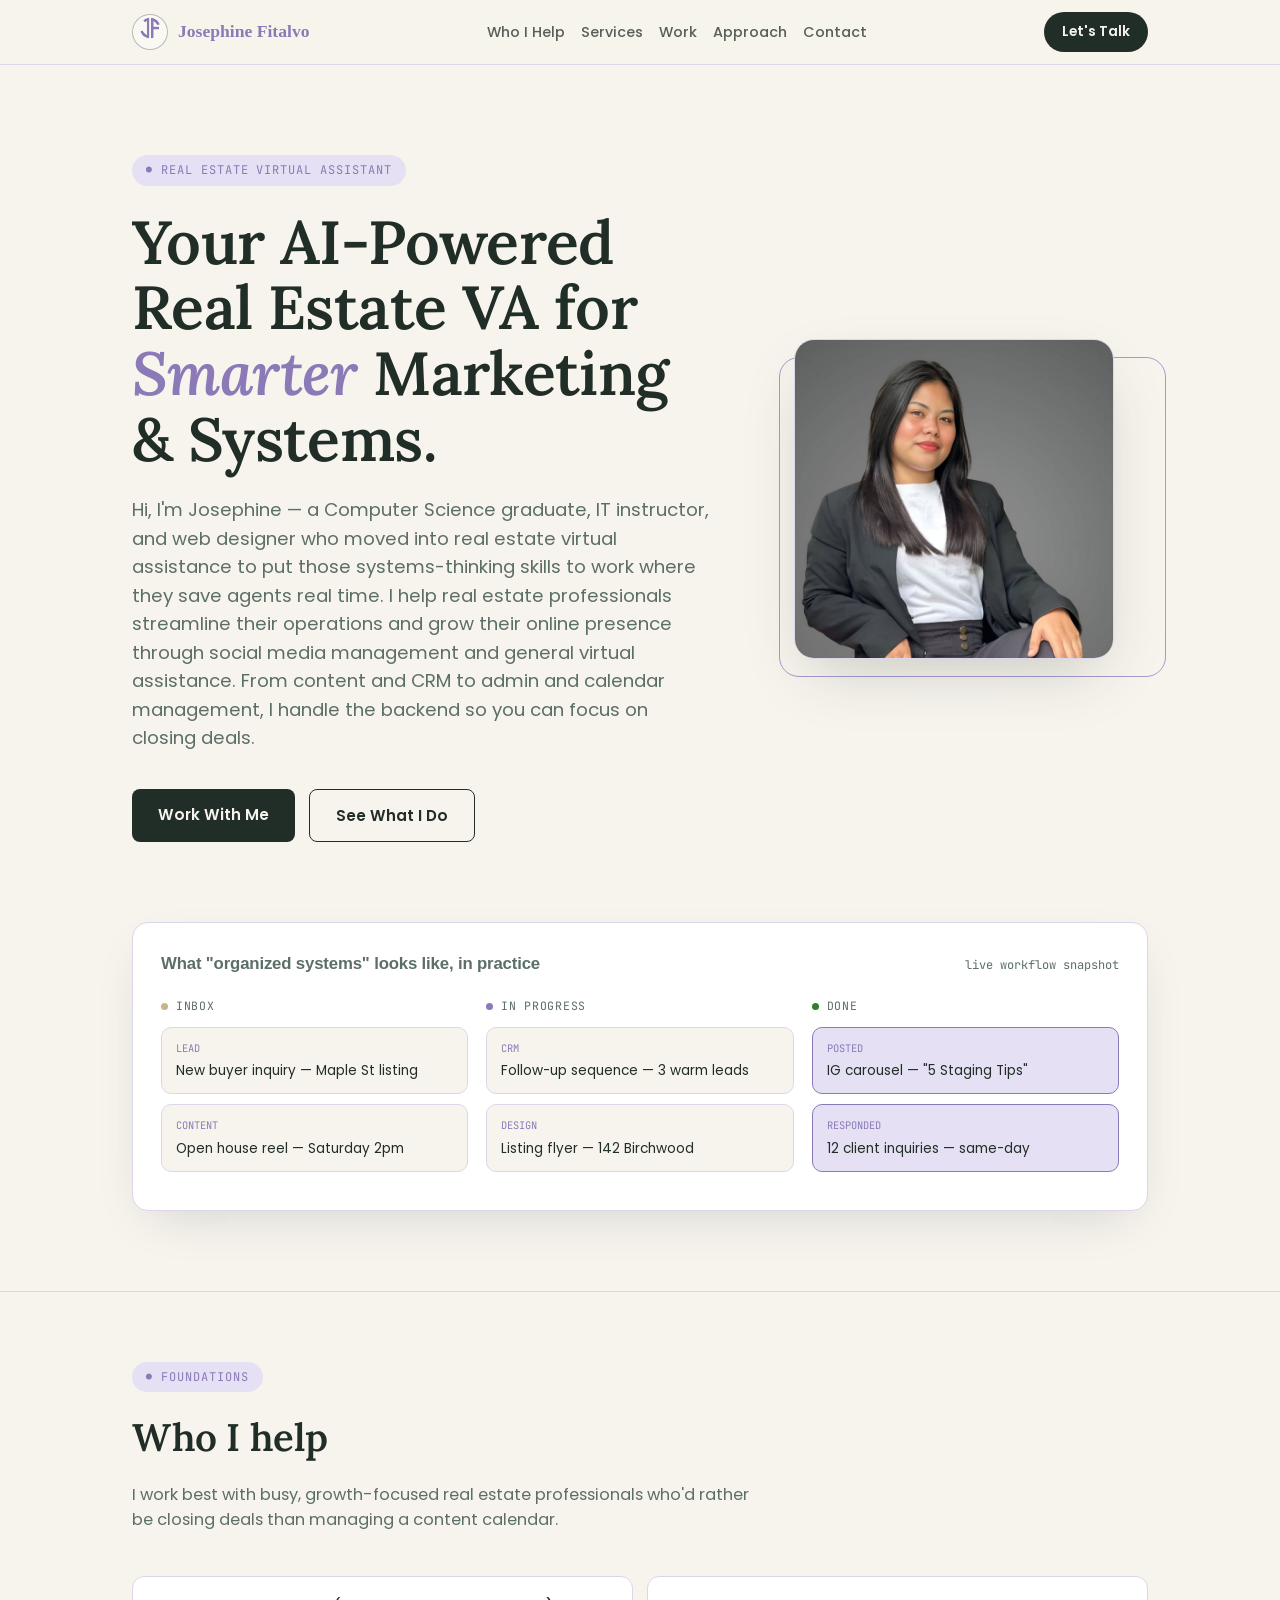
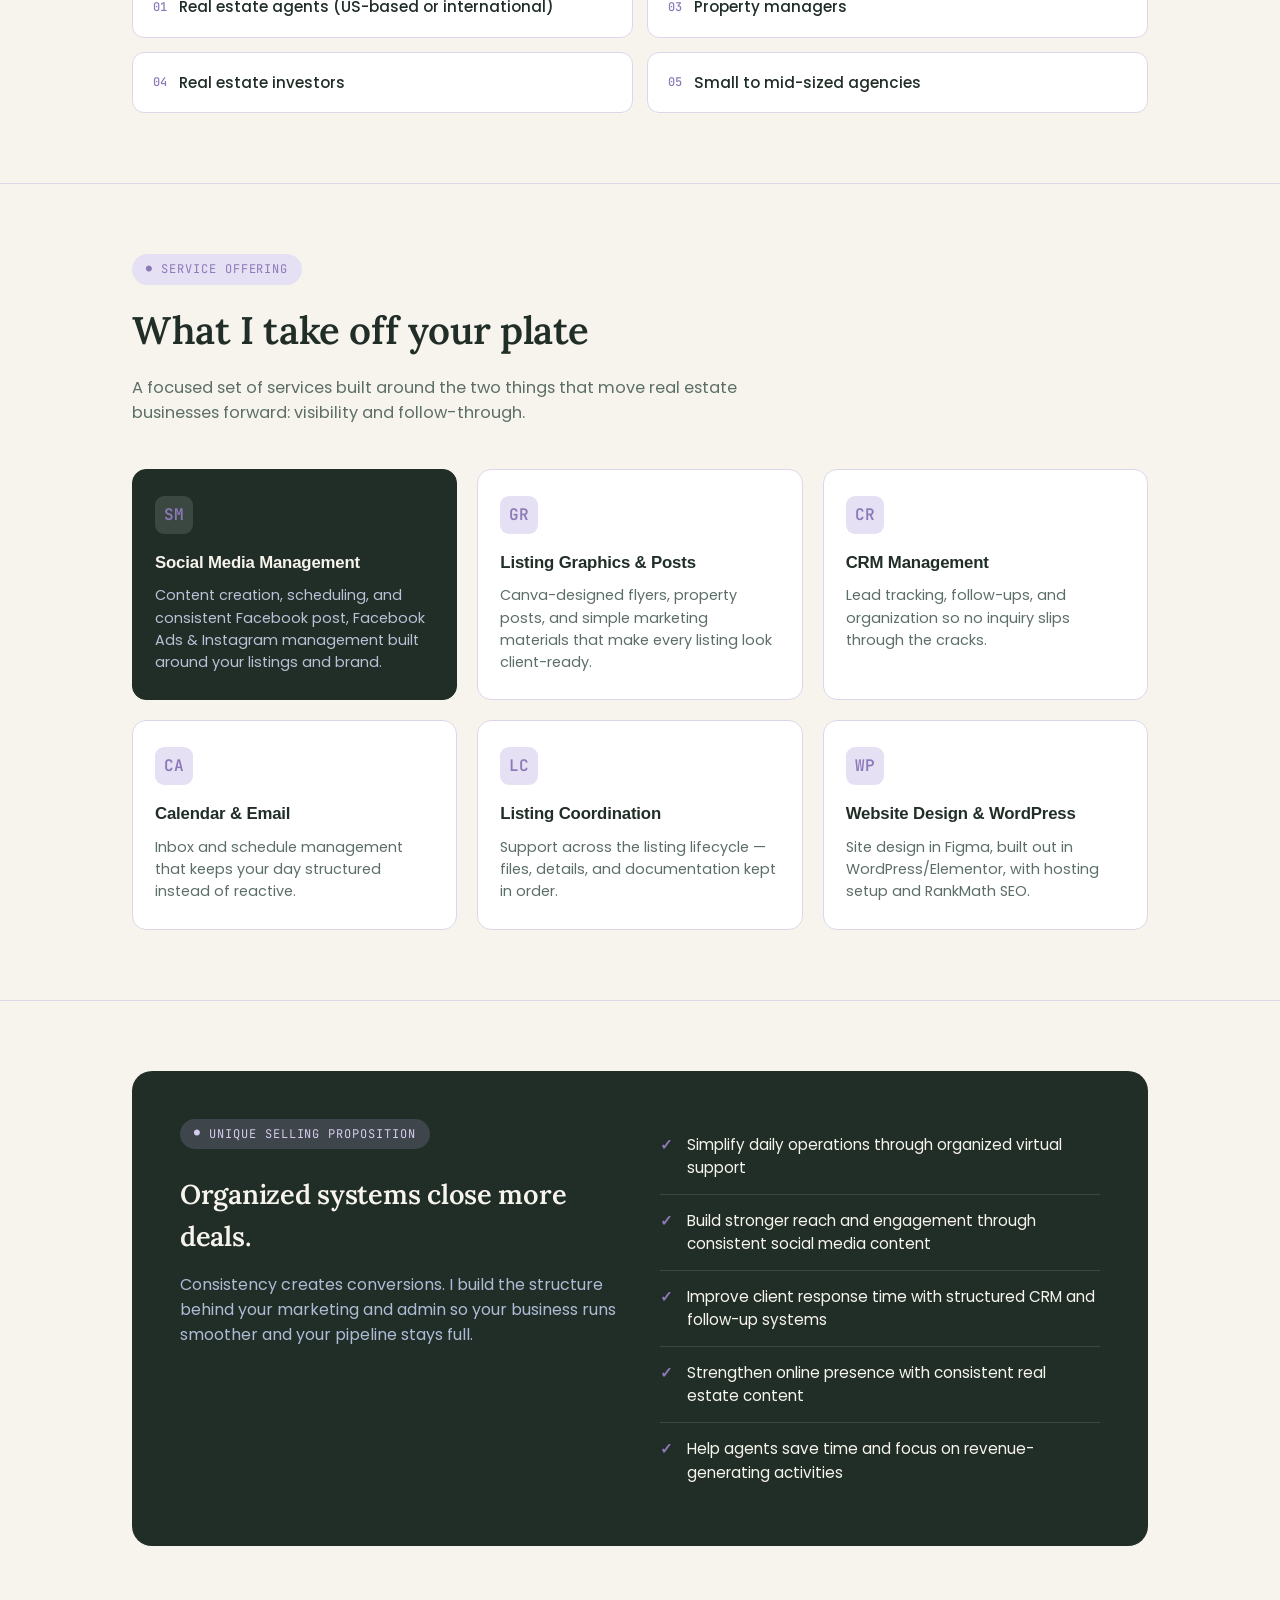
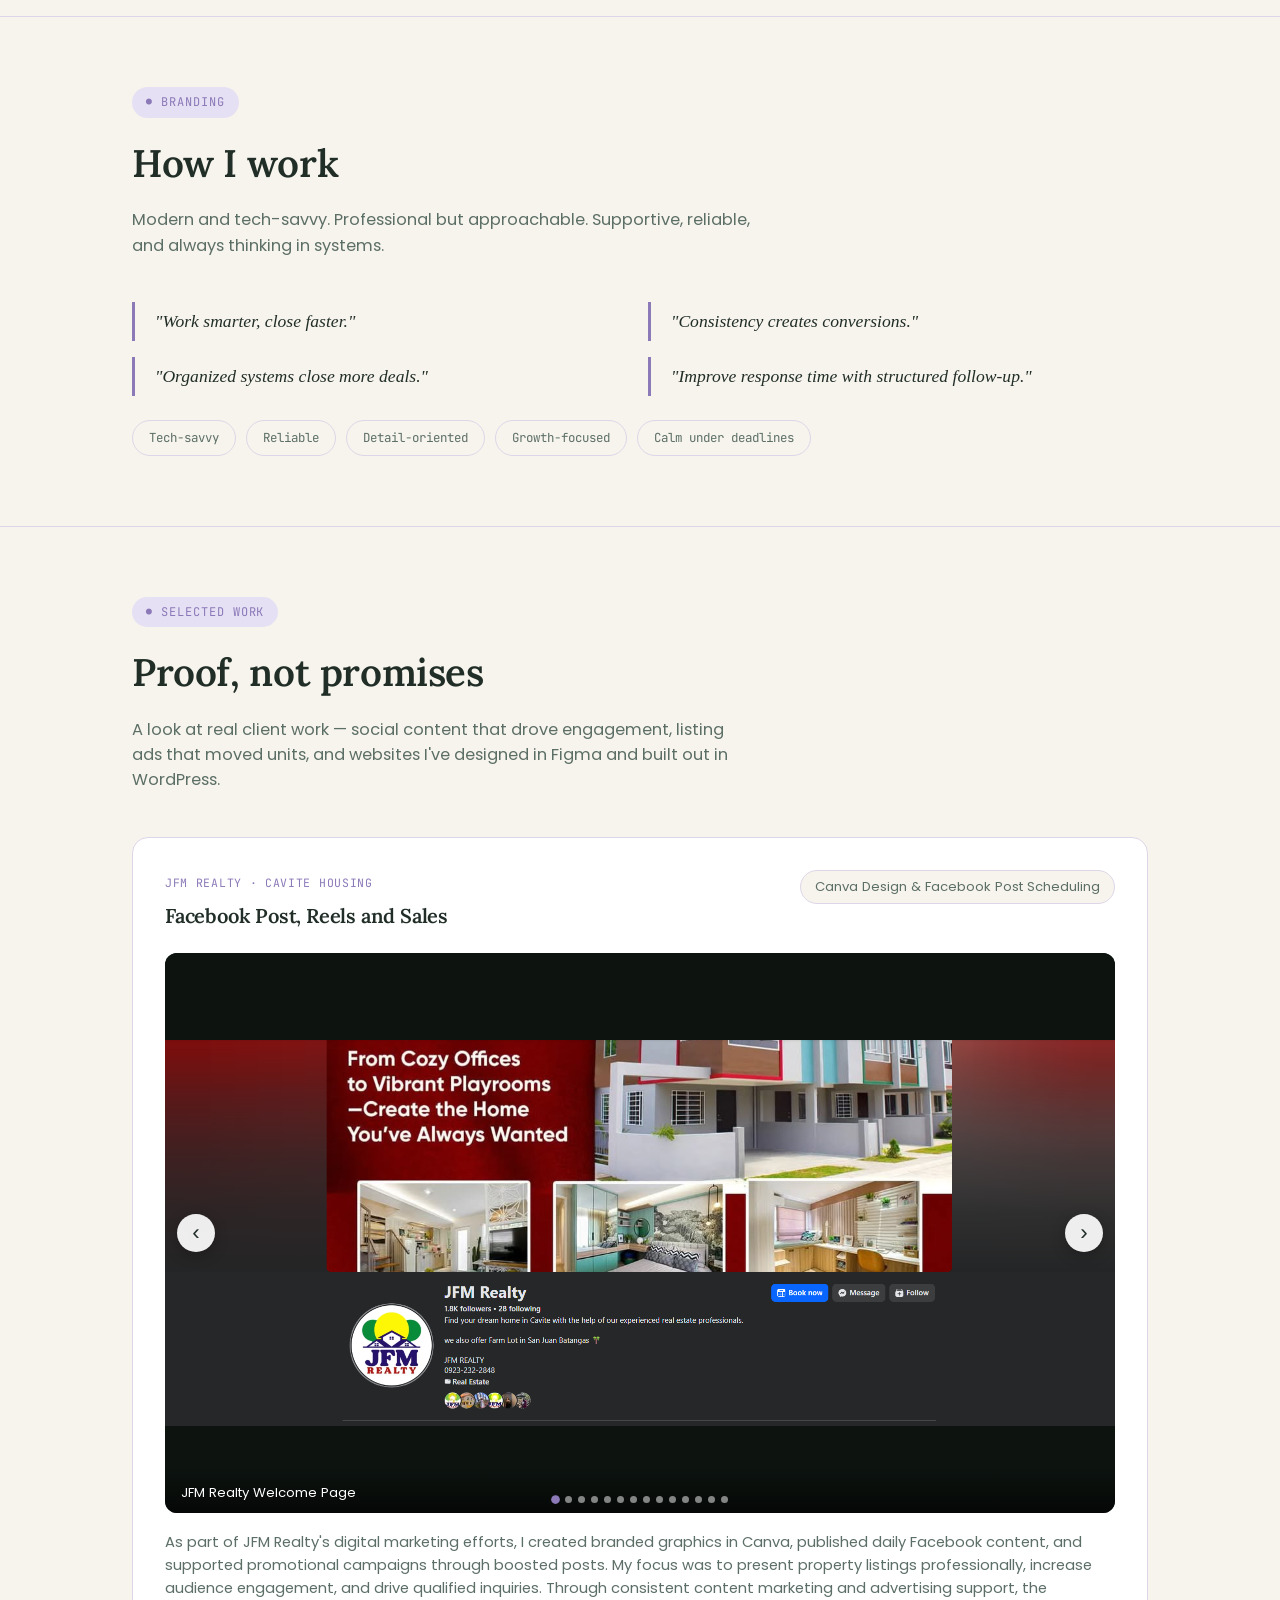
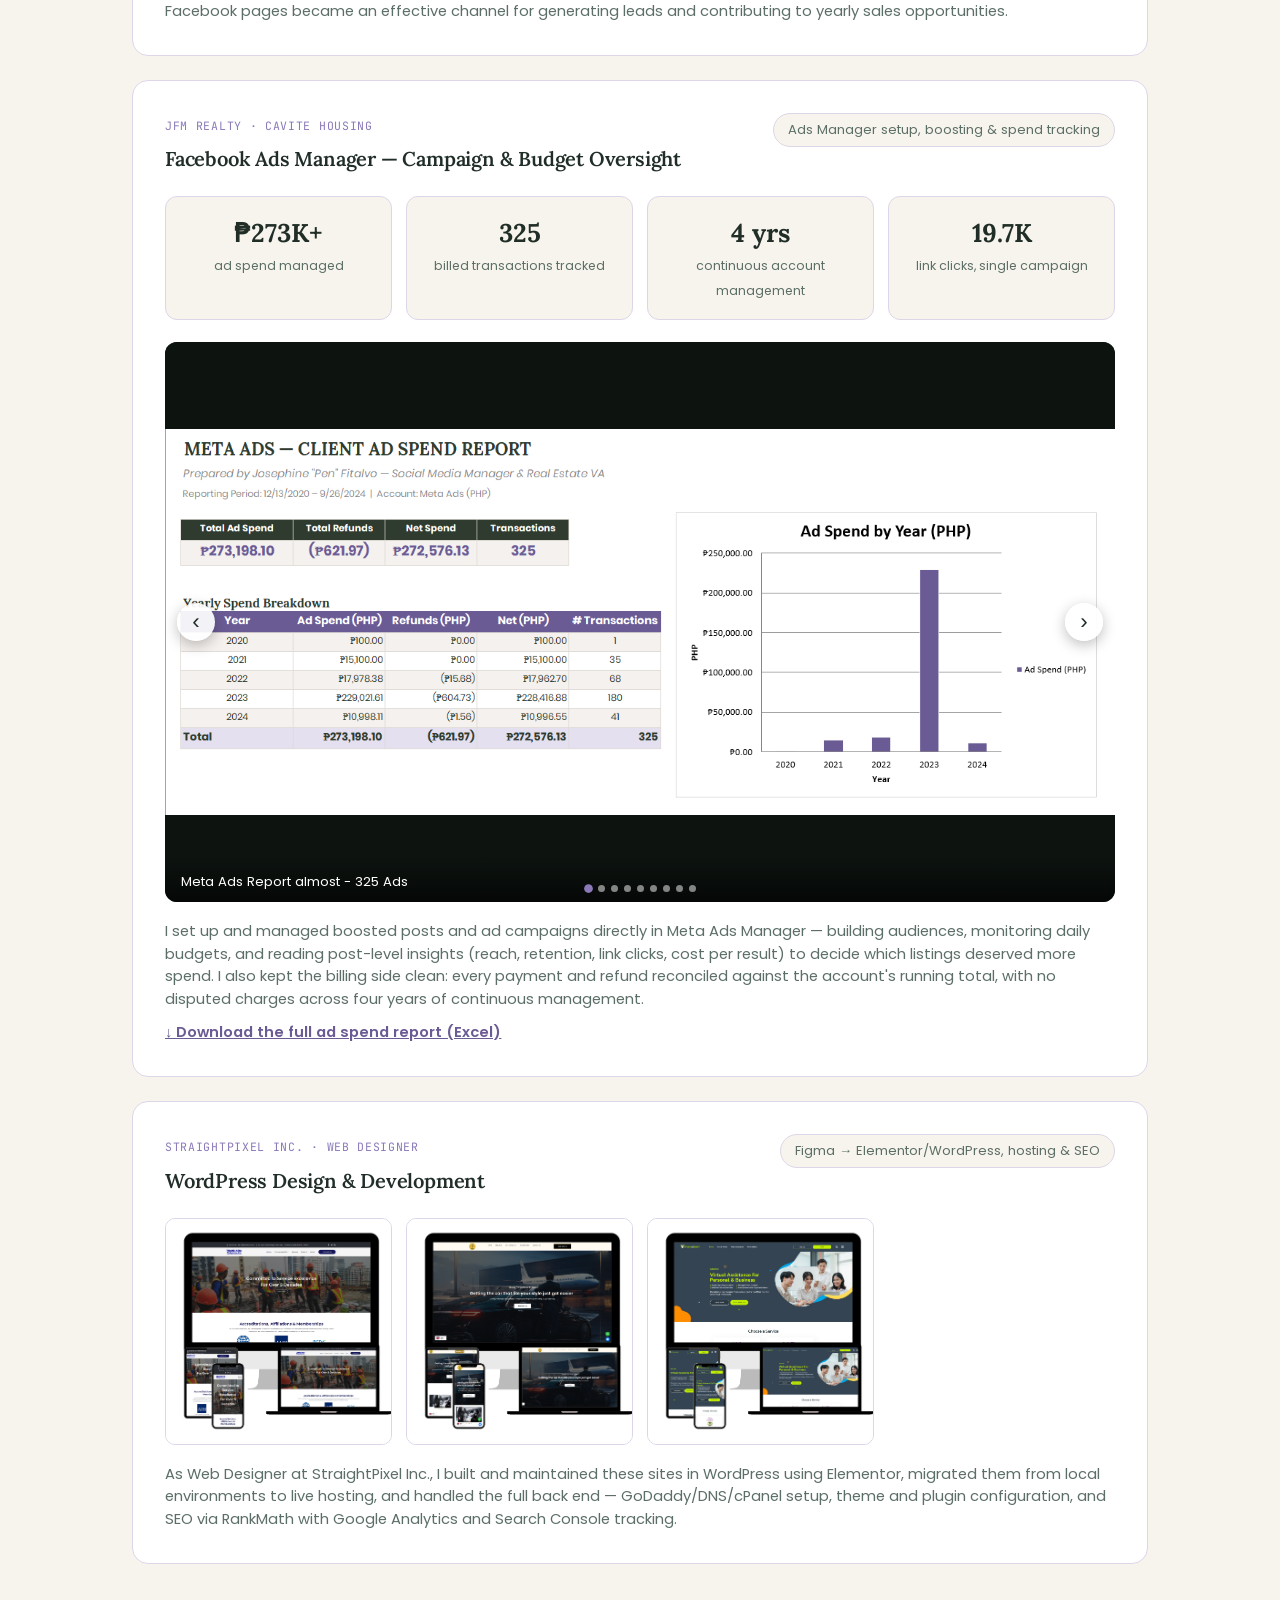
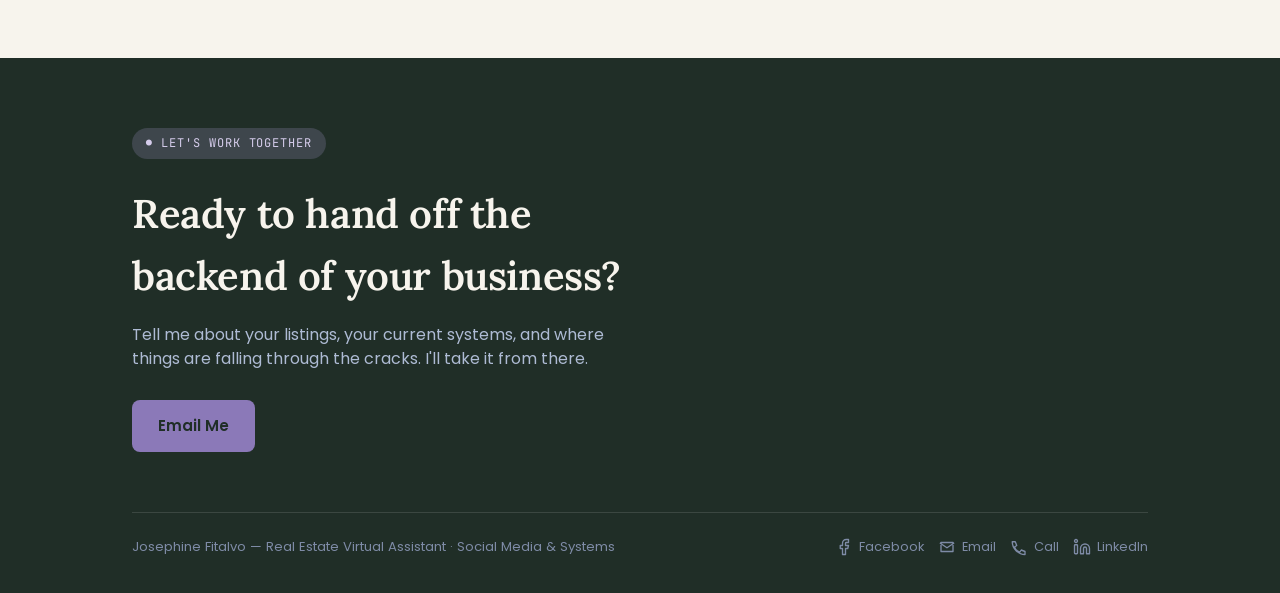
==== commit 6266e2c0: "Add more proof of client" ====
--- a/index.html
+++ b/index.html
@@ -6,6 +6,7 @@
     <title>Josephine Fitalvo — Real Estate Virtual Assistant</title>
     <link rel="preconnect" href="https://fonts.googleapis.com">
     <link href="https://fonts.googleapis.com/css2?family=Lora:ital,wght@0,400;0,500;0,600;0,700;1,500&family=Poppins:wght@300;400;500;600;700&family=JetBrains+Mono:wght@400;500&display=swap" rel="stylesheet">
+    <link rel="stylesheet" href="https://cdn.jsdelivr.net/npm/swiper@11/swiper-bundle.min.css"/>
     <link rel="icon" href="/images/logo/logo.png">
     <link rel="stylesheet" href="main.css">
     <link rel="stylesheet" href="/css/nav/nav.css">
@@ -19,7 +20,7 @@
     <div class="wrap">
       <div class="brand">
         <span class="brand-logo">
-          <img src="/images/logo/logo.png" alt="mylogo">
+          <a  href="https://josephinefitalvo-portfolio.netlify.app/"><img src="/images/logo/logo.png" alt="mylogo"></a>
         </span>
         <span class="brand-name">Josephine Fitalvo</span>
       </div>
@@ -138,7 +139,7 @@
       <div class="service-card highlight">
         <div class="icon">SM</div>
         <h3>Social Media Management</h3>
-        <p>Content creation, scheduling, and consistent Facebook &amp; Instagram management built around your listings and brand.</p>
+        <p>Content creation, scheduling, and consistent Facebook post, Facebook Ads &amp; Instagram management built around your listings and brand.</p>
       </div>
       <div class="service-card">
         <div class="icon">GR</div>
@@ -219,69 +220,110 @@
       <p>A look at real client work — social content that drove engagement, listing ads that moved units, and websites I've designed in Figma and built out in WordPress.</p>
     </div>
 
-    <!-- CASE STUDY: JFM REALTY -->
-    <div class="case-block">
-      <div class="case-head">
-        <div>
-          <span class="case-client">JFM Realty · Cavite Housing</span>
-          <h3>Social Media Management — Facebook</h3>
-        </div>
-        <span class="case-role">Content, scheduling &amp; community management</span>
-      </div>
-      <div class="stat-row">
-        <div class="stat"><span class="stat-num">238K</span><span class="stat-label">views on a single reel</span></div>
-        <div class="stat"><span class="stat-num">4,734</span><span class="stat-label">engagements, one post</span></div>
-        <div class="stat"><span class="stat-num">83K</span><span class="stat-label">views, listing video</span></div>
-        <div class="stat"><span class="stat-num">5,558</span><span class="stat-label">link clicks, single post</span></div>
-      </div>
-
-      <div class="case-imgs">
-        <img src="images/Ads/2nd Ads.png" alt="2nd Ads">
-        <img src="images/Ads/Reels.png" alt="Reels">
-      </div>
-      <p class="case-note">I managed the day-to-day posting cadence, replied to buyer inquiries in comments, and tracked which formats (walkthroughs vs. static ads) earned the most watch time — then adjusted the content mix accordingly.</p>
-    </div>
-
-    <!-- LISTING AD DESIGN -->
-    <div class="case-block">
-      <div class="case-head">
-        <div>
-          <span class="case-client">JFM Realty &amp; Partner Developers</span>
-          <h3>Listing Graphics &amp; Ad Creatives</h3>
-        </div>
-        <span class="case-role">Canva design for FB</span>
-      </div>
-
-      <div class="ad-grid">
-        <img src="images/Graphics/Elliston Place.jpg" alt="Elliston Place">
-        <img src="images/Graphics/Ham.jpg" alt="Hamilton Execuive Residences">
-        <img src="images/Graphics/Neuville.jpg" alt="Neuville Townhomes">
-        <img src="images/Graphics/Wellington.jpg" alt="Wellington Residences">
-      </div>
-
-      <p class="case-note">Each design is built to stop the scroll and answer the first three questions a buyer has: price, location, and unit specs — without needing to click through.</p>
-    </div>
-
-    <!-- WEBSITE DESIGN -->
-    <div class="case-block">
-      <div class="case-head">
-        <div>
-          <span class="case-client">StraightPixel Inc. · Web Designer</span>
-          <h3>WordPress Design &amp; Development</h3>
-        </div>
-        <span class="case-role">Figma → Elementor/WordPress, hosting &amp; SEO</span>
-      </div>
+  <!-- CASE STUDY: JFM REALTY -->
+  <div class="case-block">
+    <div class="case-head">
+    <div>
+      <span class="case-client">JFM Realty · Cavite Housing</span>
+      <h3>Facebook Post, Reels and Sales</h3>
+    </div>
+    <span class="case-role">Canva Design &amp; Facebook Post Scheduling</span>
+  </div>
+
+  <div class="ads-carousel">
+    <div class="carousel-track">
+      <div class="carousel-slide"><img src="images/Graphics/JFM Realty Page.png" alt="JFM Realty Quote"><span class="slide-cap">JFM Realty Welcome Page</span></div>
+      <div class="carousel-slide"><img src="images/Graphics/Jfmrealtywelcome.jpg" alt="JFM Realty Quote"><span class="slide-cap">JFM Realty Welcome Page</span></div>
+      <div class="carousel-slide"><img src="images/Graphics/jfmcoverphoto.jpg" alt="JFM Realty Cover Photo"><span class="slide-cap">JFM Realty Cover Photo</span></div>
+      <div class="carousel-slide"><img src="images/Graphics/EllistonPlace.jpg" alt="Elliston Mia Model Unit"><span class="slide-cap">Elliston Mia Model Unit</span></div>
+      <div class="carousel-slide"><img src="images/Graphics/Westdale.jpg" alt="Westdale Unit"><span class="slide-cap">Westdale Unit</span></div>
+      <div class="carousel-slide"><img src="images/Graphics/NeuvilleAstrid.jpg" alt="Neuiville Townhomes Astrid Model"><span class="slide-cap">Neuiville Townhomes Astrid Model</span></div>
+      <div class="carousel-slide"><img src="images/Graphics/WellingtonResidences.jpg" alt="Wellington Residences"><span class="slide-cap">Wellington Residences</span></div>
+      <div class="carousel-slide"><img src="images/Graphics/FreeTripping.jpg" alt="Best Houses in Cavite"><span class="slide-cap">Best Houses in Cavite</span></div>
+      <div class="carousel-slide"><img src="images/Jfm page/Reels.png" alt="Best Houses in Cavite"><span class="slide-cap">Best Houses in Cavite</span></div>
+      <div class="carousel-slide"><img src="images/Jfm page/2nd reels.png" alt="Best Houses in Cavite"><span class="slide-cap">Best Houses in Cavite</span></div>
+      <div class="carousel-slide"><img src="images/Jfm page/3rd.png" alt="Best Houses in Cavite"><span class="slide-cap">Best Houses in Cavite</span></div>
+      <div class="carousel-slide"><img src="images/Jfm page/4th page.png" alt="Best Houses in Cavite"><span class="slide-cap">Best Houses in Cavite</span></div>
+      
+      <div class="carousel-slide"><img src="images/Jfm page/jfmcavitehousing.png" alt="JFM Cavite Housing"><span class="slide-cap">JFM Cavite Housing</span></div>
+      <div class="carousel-slide"><img src="images/Jfm page/business suite.png" alt="Hamilton Executive Residences - ad video"><span class="slide-cap">Hamilton Executive Residences — ad video</span></div>
+      
+    </div>
+    <button class="carousel-btn prev" aria-label="Previous">&#8249;</button>
+    <button class="carousel-btn next" aria-label="Next">&#8250;</button>
+    <div class="carousel-dots"></div>
+  </div>
+
+  <p class="case-note">
+    As part of JFM Realty's digital marketing efforts, I created branded graphics in Canva, published daily Facebook content, and supported promotional campaigns through boosted posts. My focus was to present property listings professionally, increase audience engagement, and drive qualified inquiries. Through consistent content marketing and advertising support, the Facebook pages became an effective channel for generating leads and contributing to yearly sales opportunities.
+  </p>
+  </div>
+
+    <!-- FACEBOOK ADS MANAGER -->
+<div class="case-block">
+  <div class="case-head">
+    <div>
+      <span class="case-client">JFM Realty · Cavite Housing</span>
+      <h3>Facebook Ads Manager — Campaign &amp; Budget Oversight</h3>
+    </div>
+    <span class="case-role">Ads Manager setup, boosting &amp; spend tracking</span>
+  </div>
+  <div class="stat-row">
+    <div class="stat"><span class="stat-num">₱273K+</span><span class="stat-label">ad spend managed</span></div>
+    <div class="stat"><span class="stat-num">325</span><span class="stat-label">billed transactions tracked</span></div>
+    <div class="stat"><span class="stat-num">4 yrs</span><span class="stat-label">continuous account management</span></div>
+    <div class="stat"><span class="stat-num">19.7K</span><span class="stat-label">link clicks, single campaign</span></div>
+  </div>
+
+  <div class="ads-carousel">
+    <div class="carousel-track">
+      <div class="carousel-slide"><img src="images/Facebook Ads/Meta_Ads_Spend_Report.png" alt="Meta Ads Report - Ads Report"><span class="slide-cap">Meta Ads Report almost - 325 Ads</span></div>
+      <div class="carousel-slide"><img src="images/Facebook Ads/transactions.png" alt="Transaction History"><span class="slide-cap">Transaction History</span></div>
+      <div class="carousel-slide"><img src="images/Facebook Ads/FB Ads.png" alt="Meta Ads Manager - All Ads"><span class="slide-cap">Ads Manager — 60 ads under management</span></div>
+      <div class="carousel-slide"><img src="images/Facebook Ads/Campaigns.png" alt="Meta Ads Manager - Campaigns view"><span class="slide-cap">Campaigns view — 62 campaigns run</span></div>
+      <div class="carousel-slide"><img src="images/Facebook Ads/2nd FB Ads.png" alt="Meta Ads Manager - Promo campaigns"><span class="slide-cap">Promo &amp; listing campaigns by budget</span></div>
+      <div class="carousel-slide"><img src="images/Ads/Hamilton ads.png" alt="Hamilton Executive Residences - post insights"><span class="slide-cap">Hamilton Executive Residences — post insights</span></div>
+      <div class="carousel-slide"><img src="images/Ads/Ads ham.png" alt="JFM Cavite Housing - ad post"><span class="slide-cap">JFM Cavite Housing — ad post</span></div>
+      <div class="carousel-slide"><img src="images/Ads/Hamilton Executive Residences.png" alt="Hamilton Executive Residences - ad video"><span class="slide-cap">Hamilton Executive Residences — ad video</span></div>
+      <div class="carousel-slide"><img src="images/Ads/Neuville.png" alt="Neuville Townhomes - post insights"><span class="slide-cap">Neuville Townhomes — post insights</span></div>
+    </div>
+    <button class="carousel-btn prev" aria-label="Previous">&#8249;</button>
+    <button class="carousel-btn next" aria-label="Next">&#8250;</button>
+    <div class="carousel-dots"></div>
+  </div>
+
+  <p class="case-note">
+    I set up and managed boosted posts and ad campaigns directly in Meta Ads Manager — building audiences, monitoring daily budgets, and reading post-level insights (reach, retention, link clicks, cost per result) to decide which listings deserved more spend. I also kept the billing side clean: every payment and refund reconciled against the account's running total, with no disputed charges across four years of continuous management.
+  </p>
+  <p class="case-note" style="margin-top:10px;">
+    <a href="/images/files/Meta_Ads_Spend_Report.xlsx" target="_blank" rel="noopener noreferrer" style="color:#6B5B95;font-weight:600;text-decoration:underline;">
+      ↓ Download the full ad spend report (Excel)
+    </a></p>
+  </div>
+  
+  
+  <!-- WEBSITE DESIGN -->
+  <div class="case-block">
+    <div class="case-head">
+      <div>
+        <span class="case-client">StraightPixel Inc. · Web Designer</span>
+        <h3>WordPress Design &amp; Development</h3>
+      </div>
+      <span class="case-role">Figma → Elementor/WordPress, hosting &amp; SEO</span>
+    </div>
+
+  
+    <div class="ad-grid">
+      <a href="https://transasia.com.ph/" target="_blank"><img src="images/Revamp Website/Mock-Up-Site-TAPI.png" alt="TransAsia"></a>
+      <a href="https://travelwithstyle.com.au/" target="_blank"><img src="images/Revamp Website/Mock-Up-TWS.png" alt="Travel With Style"></a>
+      <a href="https://www.shareateam.com/" target="_blank"><img src="images/Revamp Website/SAT-Site-Mock-ups.png" alt="Share a Team"></a>
+    </div>
 
     
-      <div class="ad-grid">
-        <a href="https://transasia.com.ph/" target="_blank"><img src="images/Revamp Website/Mock-Up-Site-TAPI.png" alt="TransAsia"></a>
-        <a href="https://travelwithstyle.com.au/" target="_blank"><img src="images/Revamp Website/Mock-Up-TWS.png" alt="Travel With Style"></a>
-        <a href="https://www.shareateam.com/" target="_blank"><img src="images/Revamp Website/SAT-Site-Mock-ups.png" alt="Share a Team"></a>
-      </div>
-
-      
-      <p class="case-note">As Web Designer at StraightPixel Inc., I built and maintained these sites in WordPress using Elementor, migrated them from local environments to live hosting, and handled the full back end — GoDaddy/DNS/cPanel setup, theme and plugin configuration, and SEO via RankMath with Google Analytics and Search Console tracking.</p>
-    </div>
+    <p class="case-note">As Web Designer at StraightPixel Inc., I built and maintained these sites in WordPress using Elementor, migrated them from local environments to live hosting, and handled the full back end — GoDaddy/DNS/cPanel setup, theme and plugin configuration, and SEO via RankMath with Google Analytics and Search Console tracking.</p>
+  </div>
+</div>
+
   </div>
 </section>
 
@@ -336,7 +378,7 @@
   </div>
 
 </div>
-  </div>
+</div>
 </footer>
 
 </body>
--- a/main.css
+++ b/main.css
@@ -292,3 +292,65 @@
   transform: translateY(-2px);
 }
 
+/* ---------- FB Ads Manager Carousel ---------- */
+
+.ads-carousel {
+  position:relative;
+  margin-bottom:18px;
+  border-radius:12px;
+  overflow:hidden;
+  background:var(--navy);
+}
+
+
+.ads-carousel .carousel-track {
+  display:flex;
+  transition:transform .45s ease;
+}
+
+.ads-carousel .carousel-slide{flex:0 0 100%;position:relative;height:560px;display:flex;align-items:center;justify-content:center;background:#0d1410;}
+.ads-carousel .carousel-slide img{max-width:100%;max-height:100%;width:auto;height:auto;display:block;margin:0 auto;object-fit:contain;}
+
+.ads-carousel .carousel-slide img { 
+  width:100%;
+  display:block;
+  max-height:560px;
+  object-fit:contain;
+  background:#0d1410;
+}
+
+
+.ads-carousel .slide-cap { 
+  position:absolute;
+  left:0;right:0;
+  bottom:0;
+  background:linear-gradient(0deg,rgba(0,0,0,0.65),rgba(0,0,0,0));
+  color:#fff;
+  font-size:0.82rem;
+  padding:18px 16px 10px;
+  font-family:'Poppins',sans-serif;
+}
+
+.ads-carousel .carousel-btn{position:absolute;top:50%;transform:translateY(-50%);width:38px;height:38px;border-radius:50%;border:none;background:rgba(255,255,255,0.92);color:var(--navy);font-size:1.4rem;line-height:1;cursor:pointer;display:flex;align-items:center;justify-content:center;box-shadow:0 4px 14px rgba(0,0,0,0.25);transition:background .2s;}
+.ads-carousel .carousel-btn:hover{background:#fff;}
+.ads-carousel .carousel-btn.prev{left:12px;}
+.ads-carousel .carousel-btn.next{right:12px;}
+.ads-carousel .carousel-dots{position:absolute;bottom:10px;left:0;right:0;display:flex;justify-content:center;gap:6px;z-index:2;}
+.ads-carousel .carousel-dots span{width:7px;height:7px;border-radius:50%;background:rgba(255,255,255,0.5);cursor:pointer;transition:background .2s,transform .2s;}
+.ads-carousel .carousel-dots span.active{background:var(--teal);transform:scale(1.25);}
+
+
+@media (max-width:640px){
+  .ads-carousel .carousel-slide{height:320px;}
+  .ads-carousel .carousel-btn{width:32px;height:32px;font-size:1.1rem;}
+}
+
+
+.ads-carousel {
+  overflow: hidden;
+}
+
+.carousel-track {
+  display: flex;
+  will-change: transform;
+}
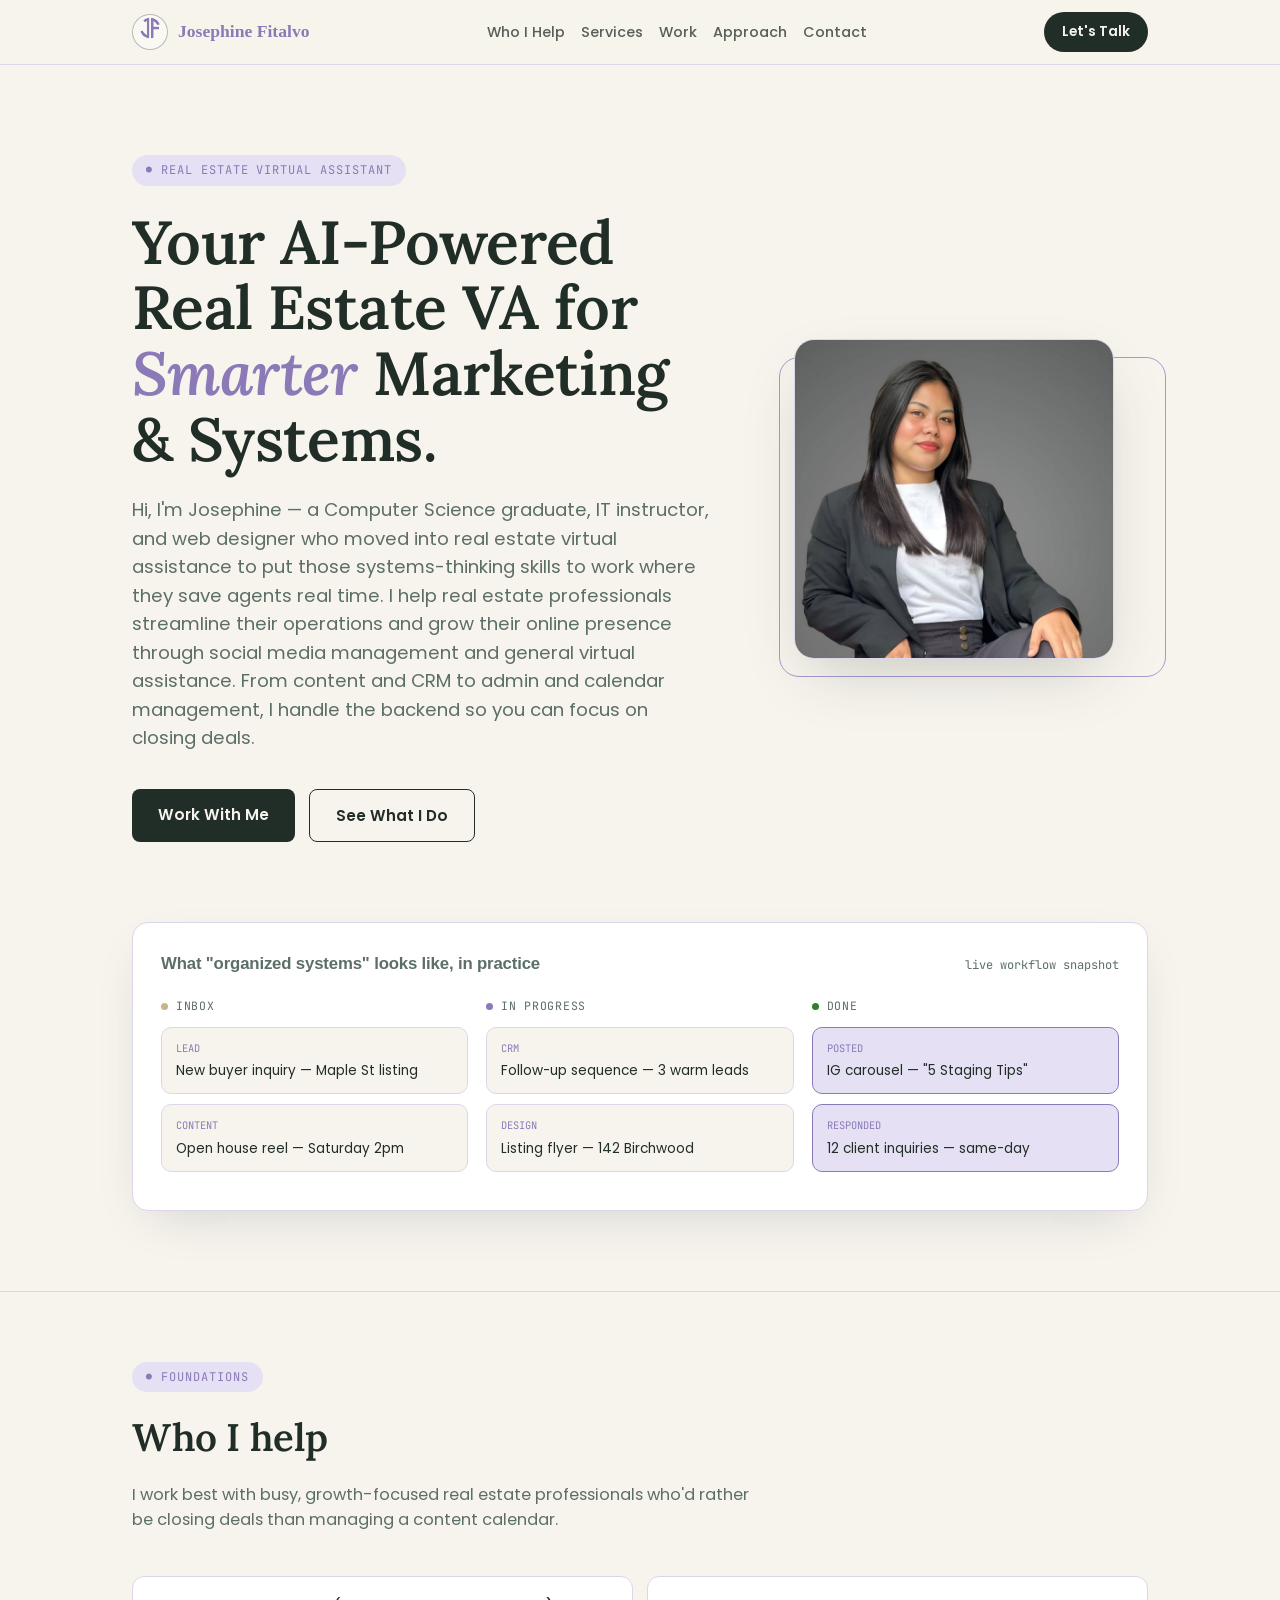
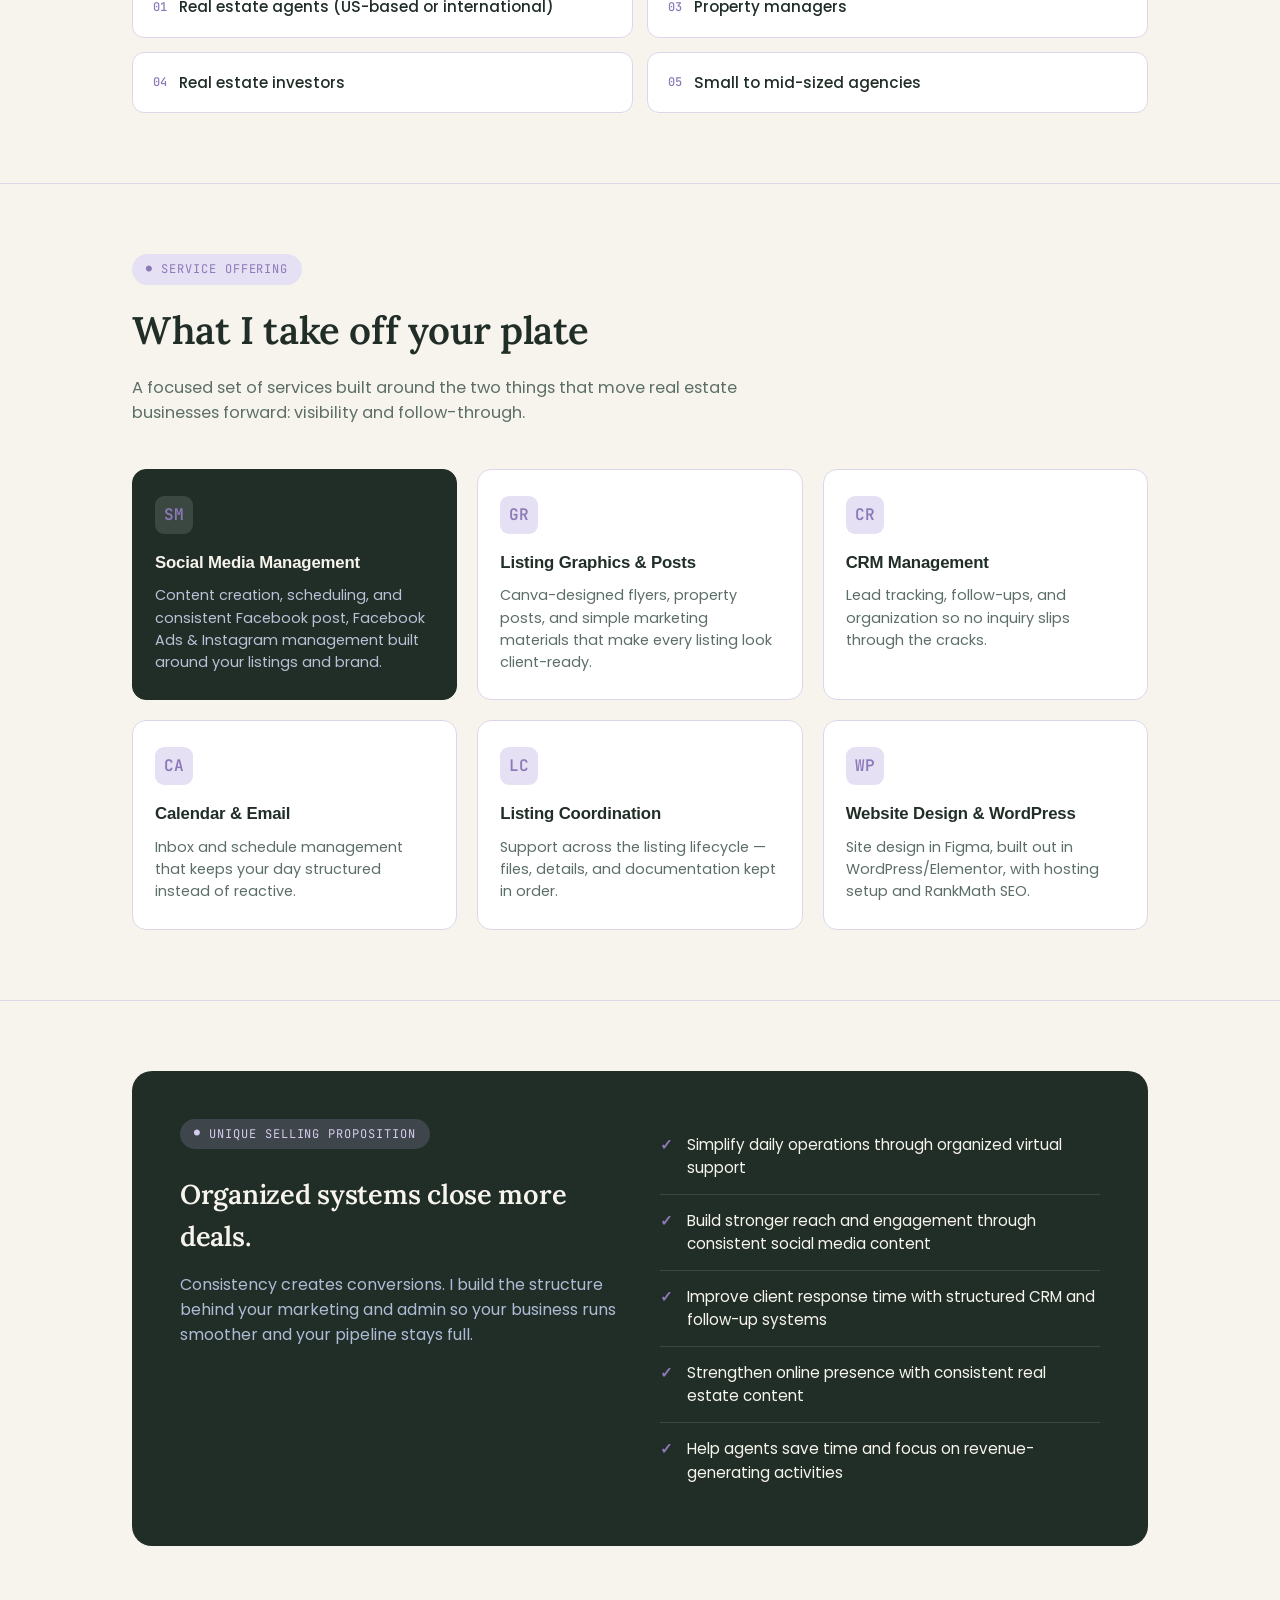
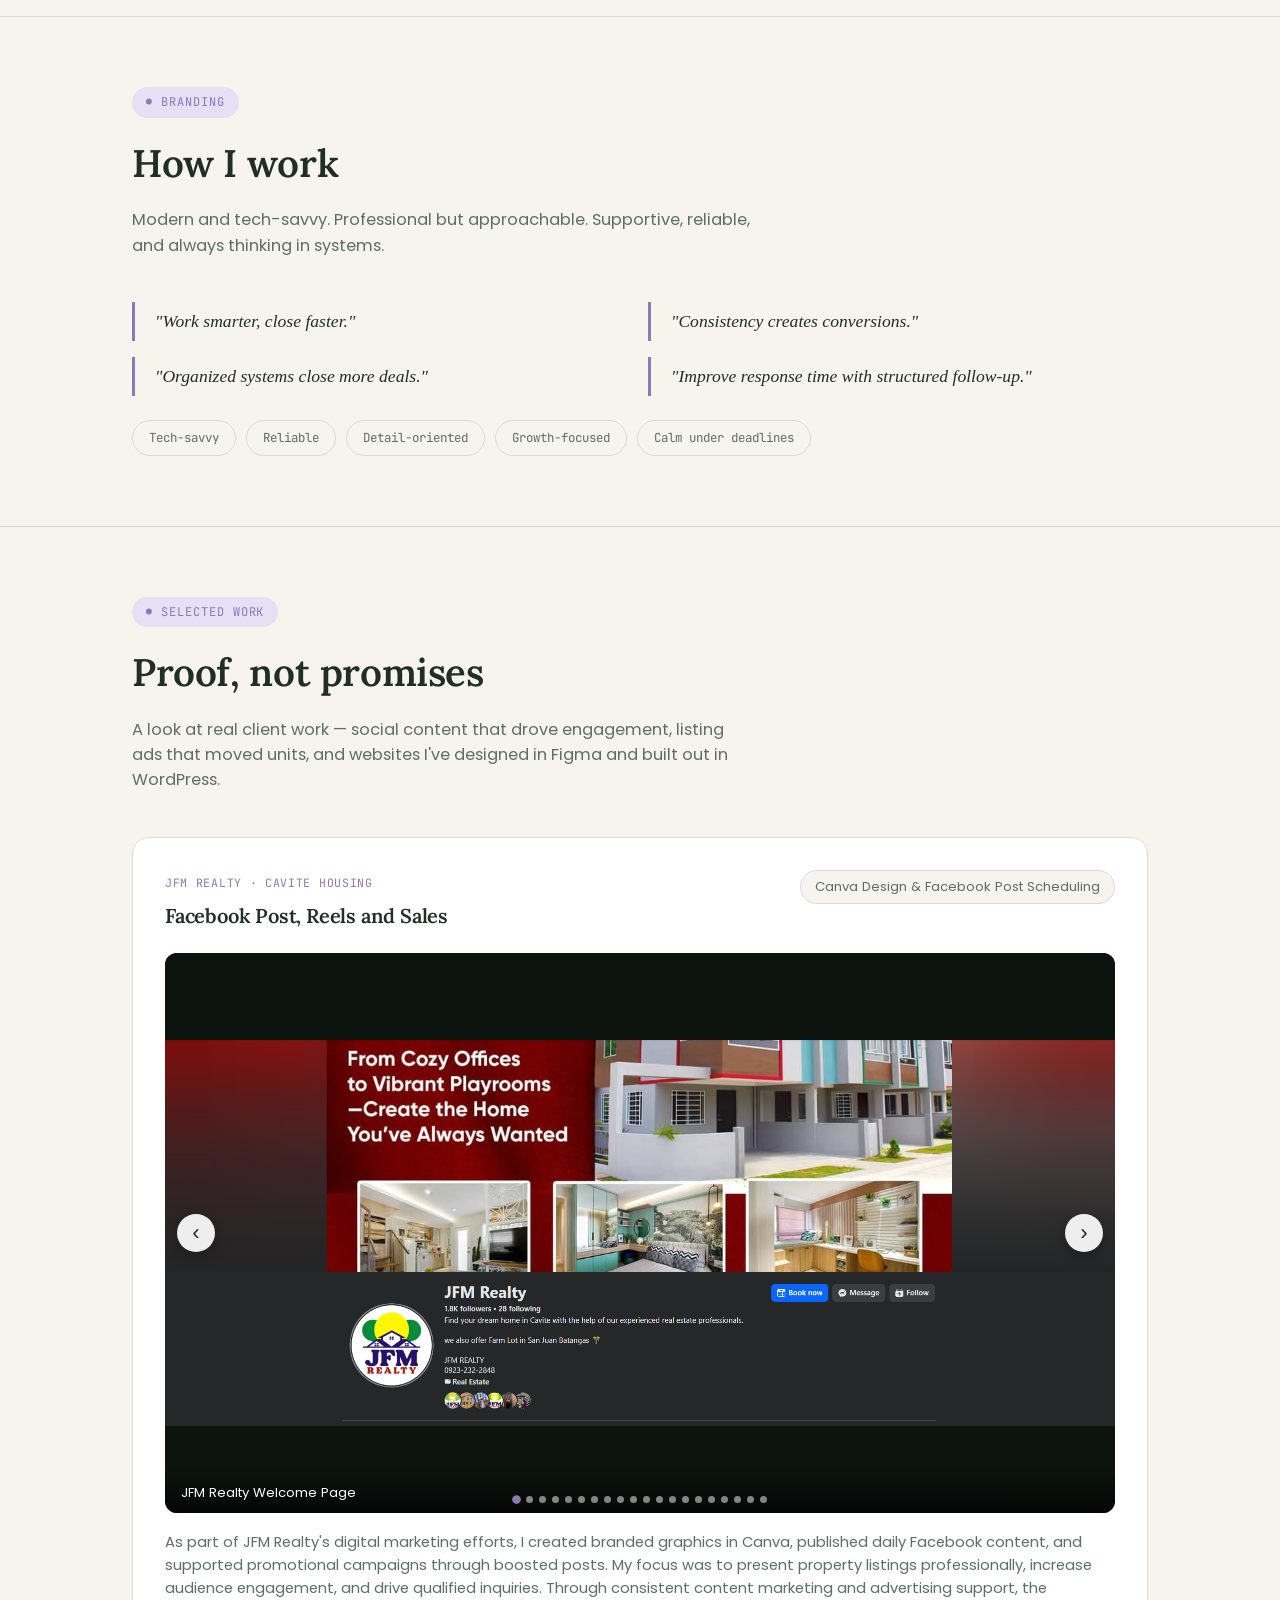
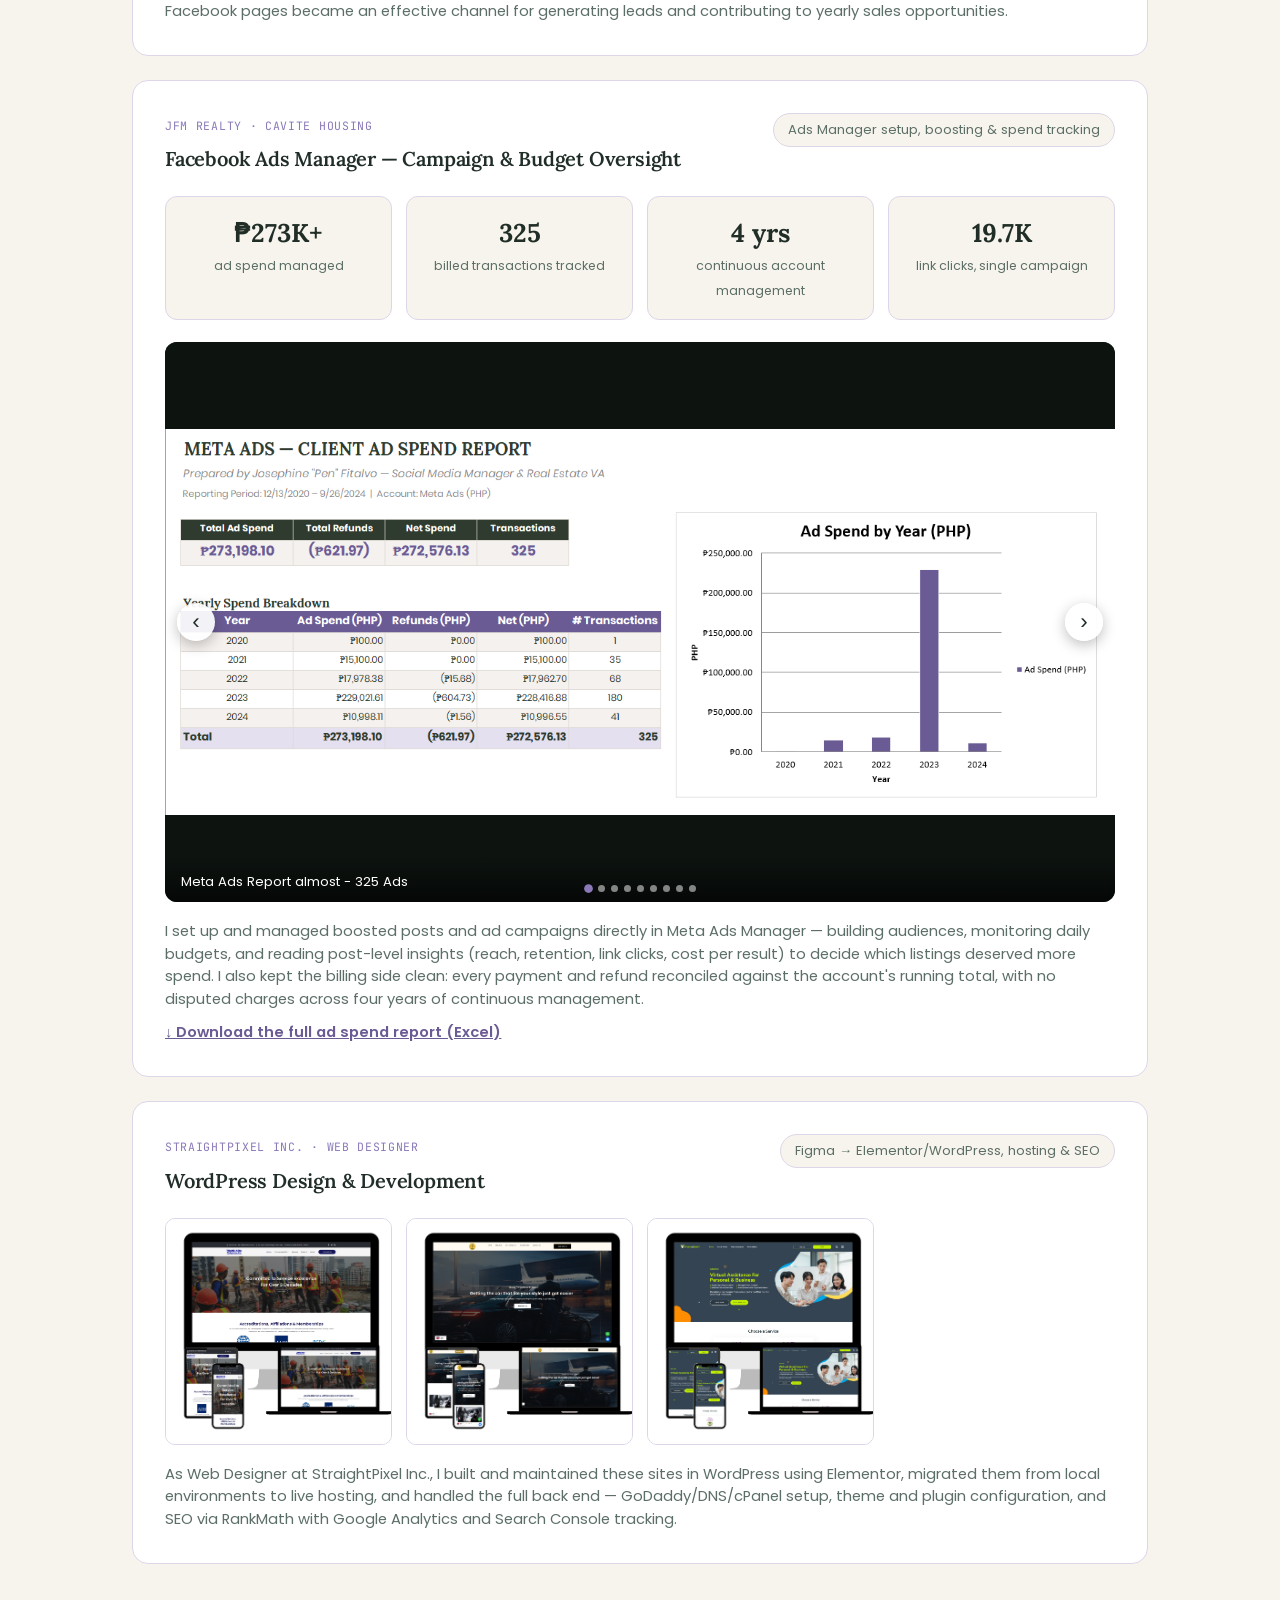
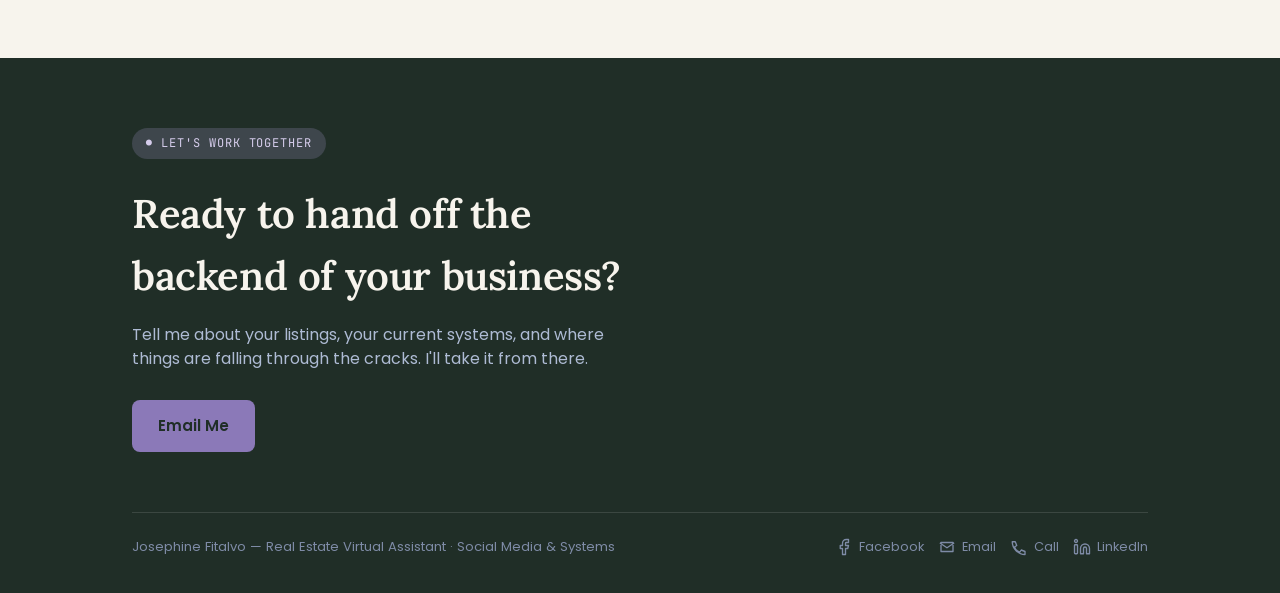
==== commit 590f1f01: "Added the proof of sales" ====
--- a/index.html
+++ b/index.html
@@ -247,6 +247,12 @@
       
       <div class="carousel-slide"><img src="images/Jfm page/jfmcavitehousing.png" alt="JFM Cavite Housing"><span class="slide-cap">JFM Cavite Housing</span></div>
       <div class="carousel-slide"><img src="images/Jfm page/business suite.png" alt="Hamilton Executive Residences - ad video"><span class="slide-cap">Hamilton Executive Residences — ad video</span></div>
+      <div class="carousel-slide"><img src="images/Sales/Brookstone Park Sale.jpg" alt="Brookstone Park Sale"><span class="slide-cap">Brookstone Park Sale</span></div>
+      <div class="carousel-slide"><img src="images/Sales/Elliston Place Sale.jpg" alt="Elliston Place Sale"><span class="slide-cap">Elliston Place Sale</span></div>
+      <div class="carousel-slide"><img src="images/Sales/Hamilton Place Sale.jpg" alt="Hamilton Sales Again"><span class="slide-cap">Hamilton Sale</span></div>
+      <div class="carousel-slide"><img src="images/Sales/Hamilton2ndSale.jpg" alt="Hamilton Second Sale"><span class="slide-cap">Hamilton Second Sale</span></div>
+      <div class="carousel-slide"><img src="images/Sales/My first sale at Hamilton.jpg" alt="My First Hamilton Sales as a Real Estate Broker"><span class="slide-cap">My First Hamilton Sales as a Real Estate Broker</span></div>
+      <div class="carousel-slide"><img src="images/Sales/Westdale Sale.jpg" alt="Westdale Sale"><span class="slide-cap">Westdale Sale</span></div>
       
     </div>
     <button class="carousel-btn prev" aria-label="Previous">&#8249;</button>
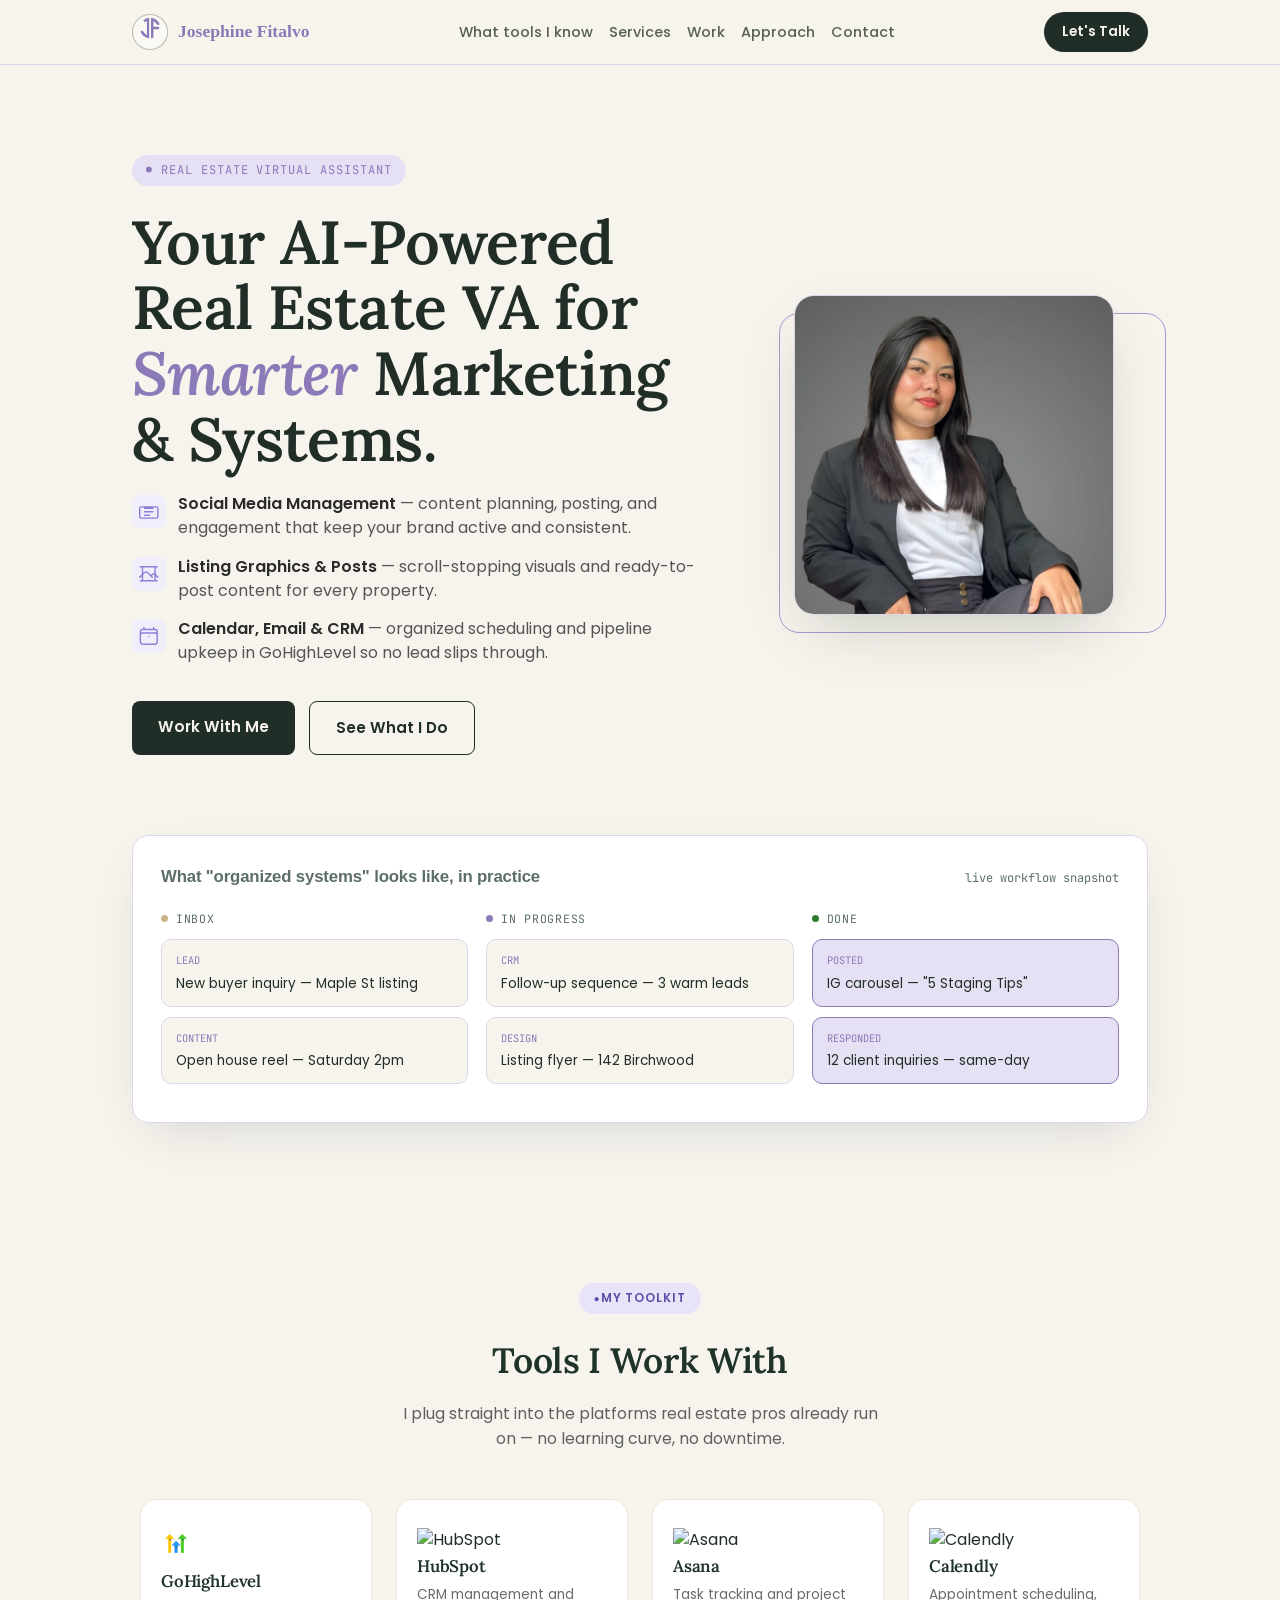
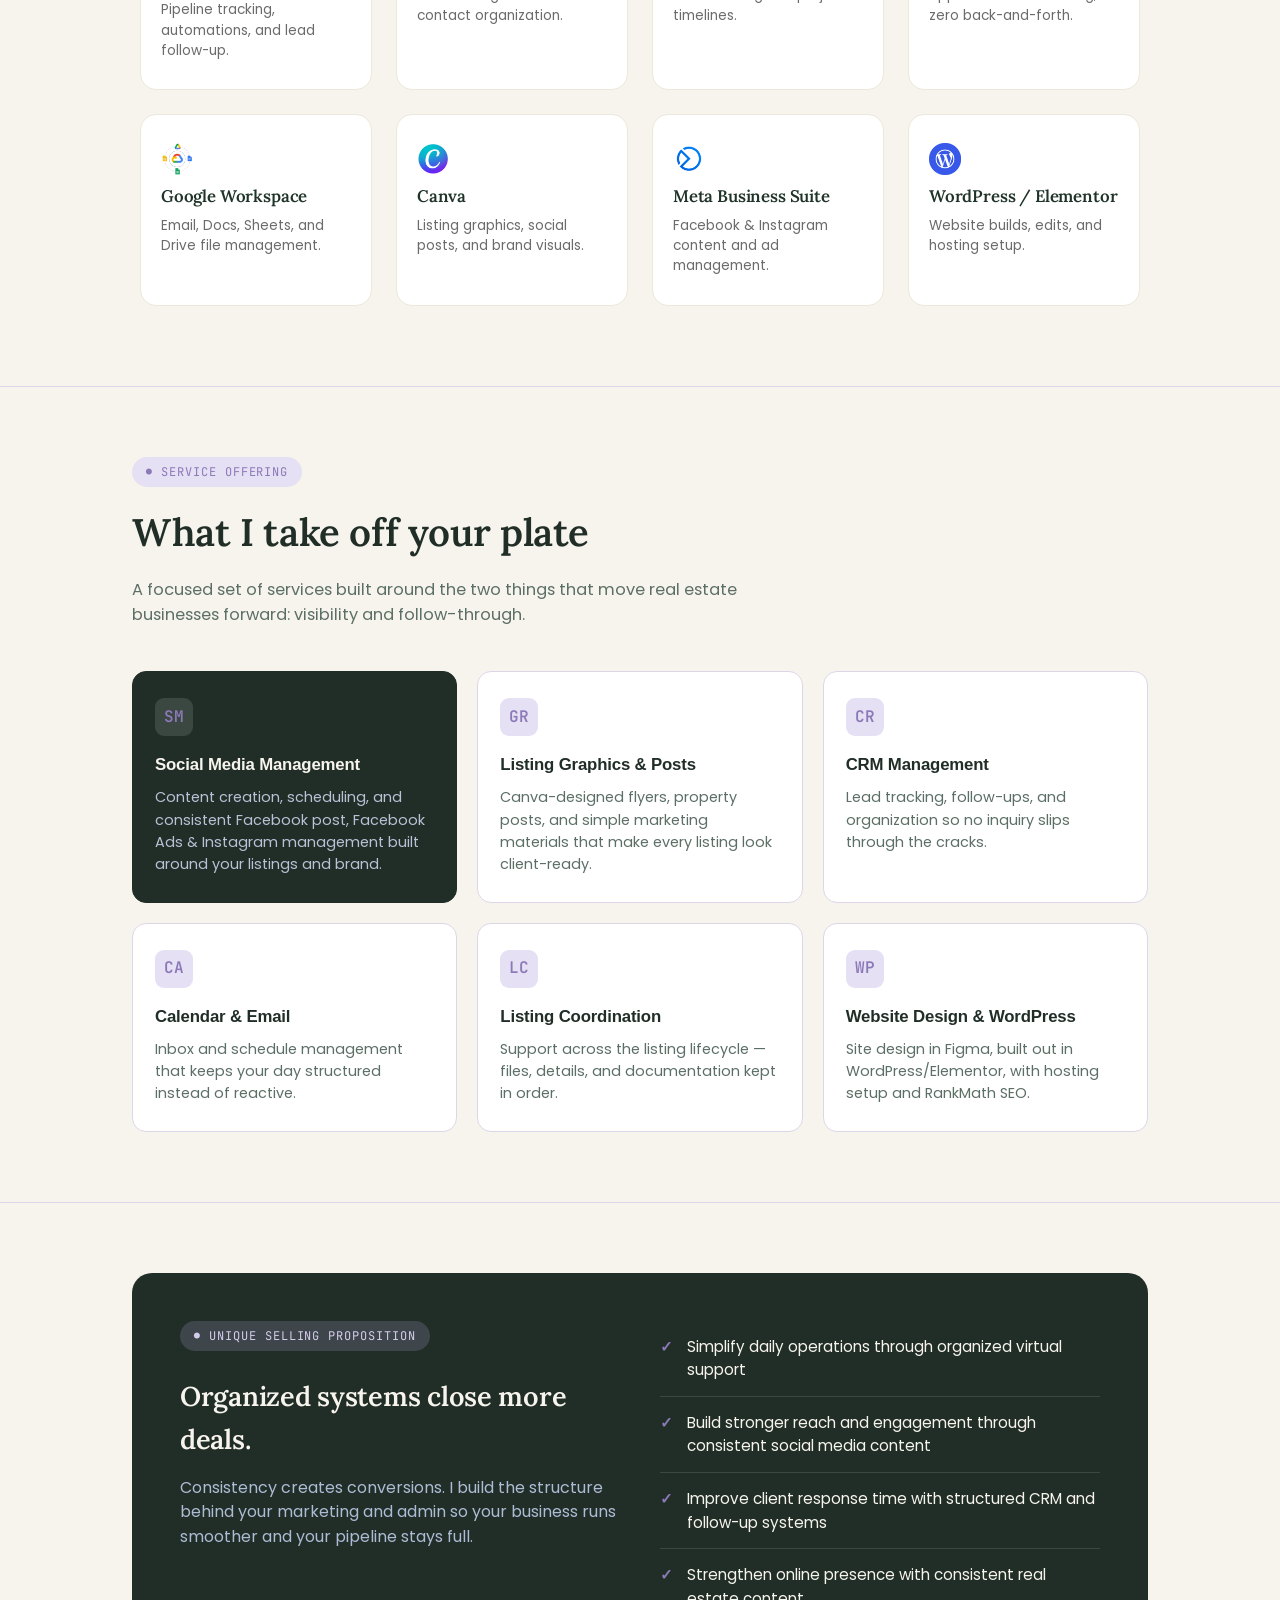
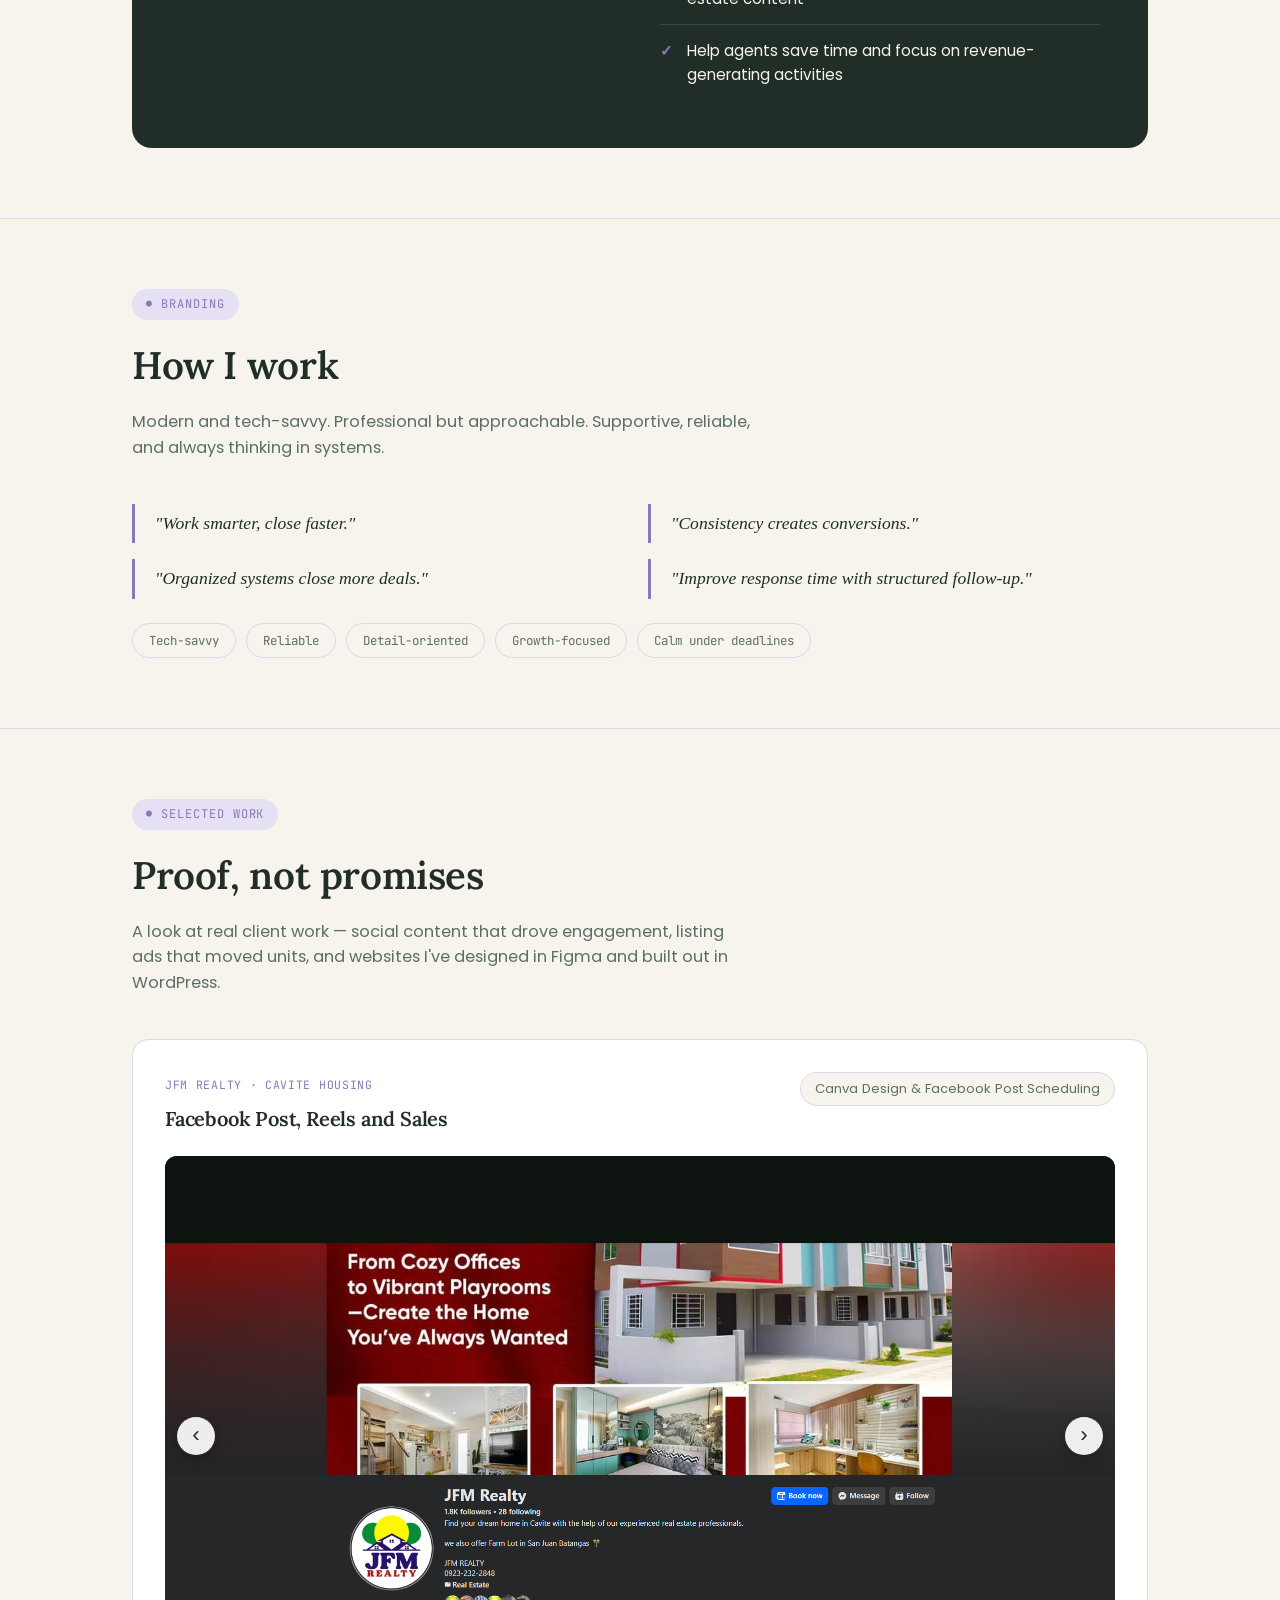
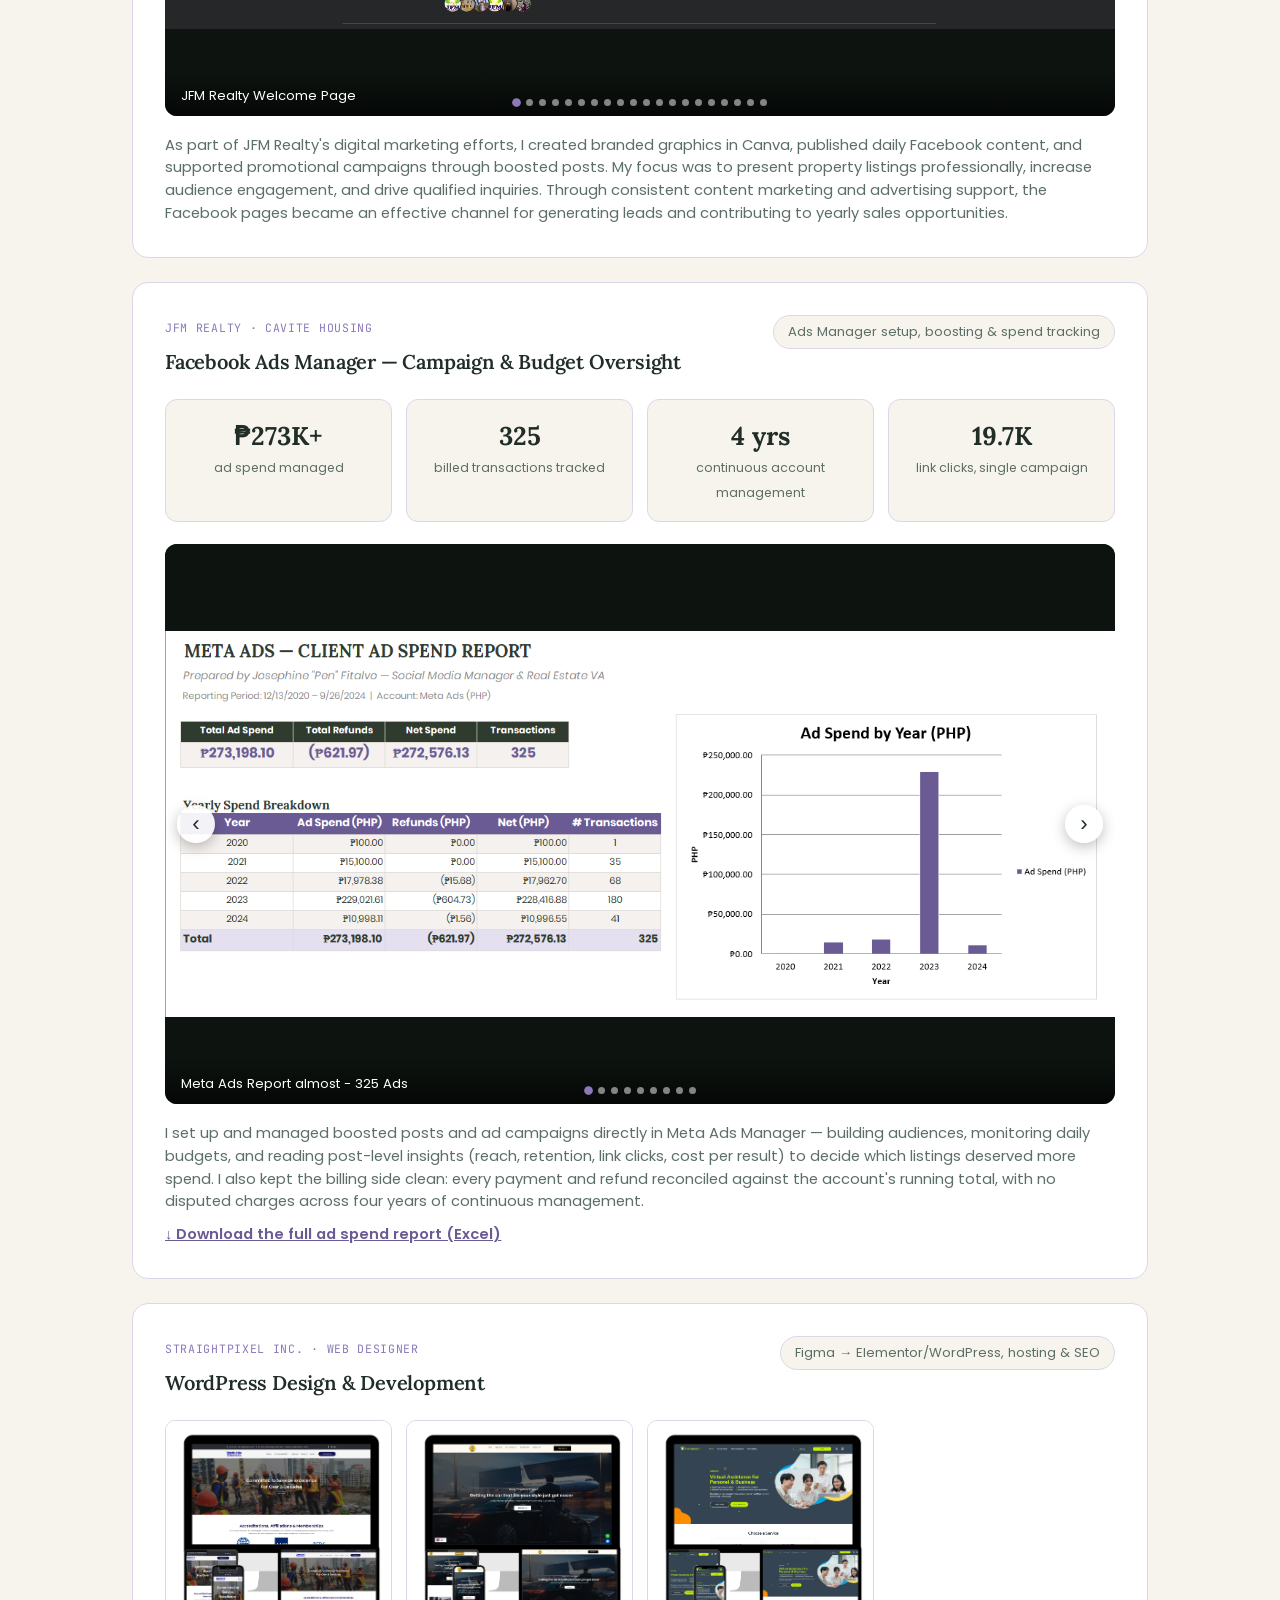
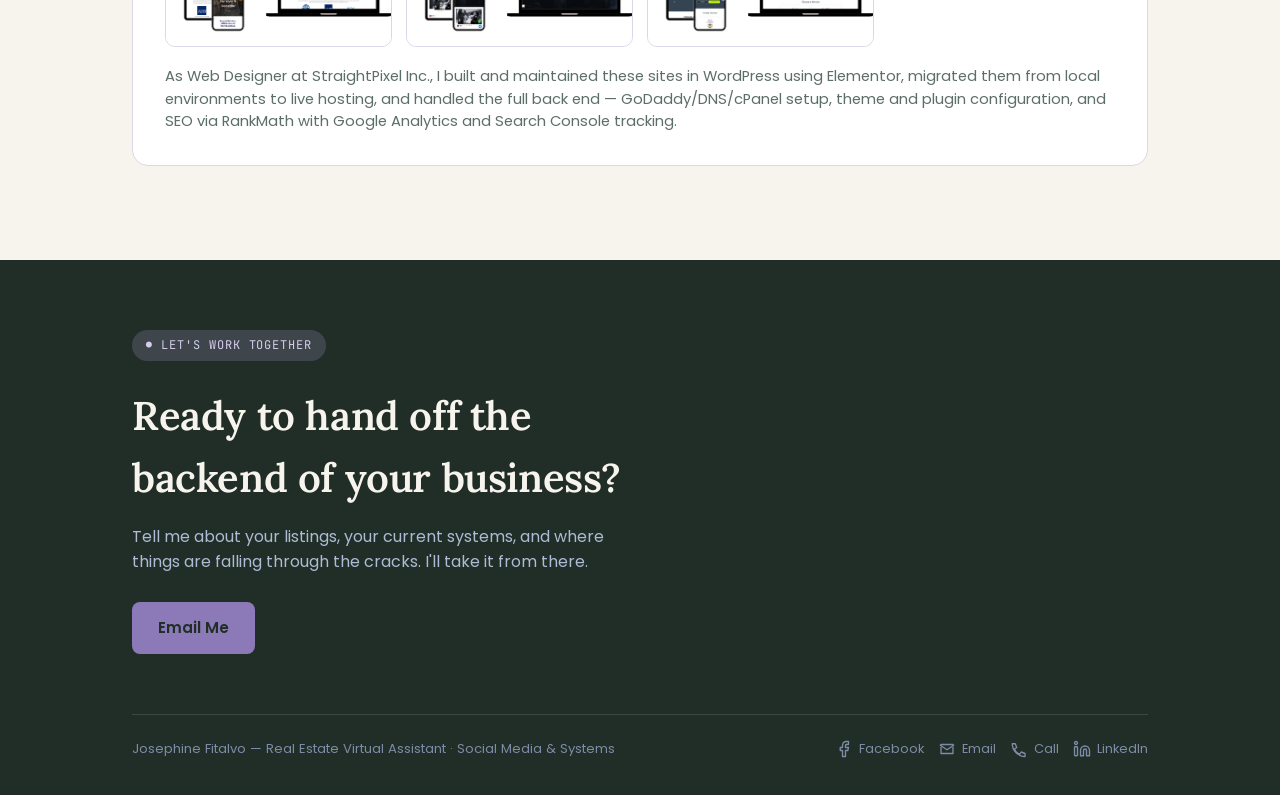
==== commit 9076beee: "new update" ====
--- a/index.html
+++ b/index.html
@@ -22,7 +22,7 @@
         <span class="brand-logo">
           <a  href="https://josephinefitalvo-portfolio.netlify.app/"><img src="/images/logo/logo.png" alt="mylogo"></a>
         </span>
-        <span class="brand-name">Josephine Fitalvo</span>
+        <a href="https://josephinefitalvo-portfolio.netlify.app/"><span class="brand-name">Josephine Fitalvo</span></a>
       </div>
       <button class="hamburger" id="hamburger">
     
@@ -43,7 +43,7 @@
         </svg>
       </button>
         <ul id="navMenu">
-          <li><a href="#who">Who I Help</a></li>
+          <li><a href="#who">What tools I know</a></li>
           <li><a href="#services">Services</a></li>
           <li><a href="#work">Work</a></li>
           <li><a href="#approach">Approach</a></li>
@@ -58,7 +58,26 @@
     <div>
       <span class="eyebrow">Real Estate Virtual Assistant</span>
       <h1>Your AI-Powered Real Estate VA for <em>Smarter</em> Marketing &amp; Systems.</h1>
-      <p class="lede">Hi, I'm Josephine — a Computer Science graduate, IT instructor, and web designer who moved into real estate virtual assistance to put those systems-thinking skills to work where they save agents real time. I help real estate professionals streamline their operations and grow their online presence through social media management and general virtual assistance. From content and CRM to admin and calendar management, I handle the backend so you can focus on closing deals.</p>
+      <ul class="lede-list">
+        <li>
+          <svg class="lede-icon" viewBox="0 0 24 24" fill="none" stroke="currentColor" stroke-width="1.5">
+            <path stroke-linecap="round" stroke-linejoin="round" d="M7.5 8.25h9m-9 3.75h9m-9 3.75h5.25M3.75 6.75h16.5A1.5 1.5 0 0 1 21.75 8.25v9a1.5 1.5 0 0 1-1.5 1.5H3.75a1.5 1.5 0 0 1-1.5-1.5v-9a1.5 1.5 0 0 1 1.5-1.5Z" />
+          </svg>
+          <span><strong>Social Media Management</strong> — content planning, posting, and engagement that keep your brand active and consistent.</span>
+        </li>
+        <li>
+          <svg class="lede-icon" viewBox="0 0 24 24" fill="none" stroke="currentColor" stroke-width="1.5">
+            <path stroke-linecap="round" stroke-linejoin="round" d="M2.25 15.75l5.159-5.159a2.25 2.25 0 0 1 3.182 0l5.159 5.159m-1.5-1.5 1.409-1.409a2.25 2.25 0 0 1 3.182 0l2.909 2.909M3 4.5h18M3 19.5h18M5.25 4.5h13.5v15H5.25v-15Z" />
+          </svg>
+          <span><strong>Listing Graphics &amp; Posts</strong> — scroll-stopping visuals and ready-to-post content for every property.</span>
+        </li>
+        <li>
+          <svg class="lede-icon" viewBox="0 0 24 24" fill="none" stroke="currentColor" stroke-width="1.5">
+            <path stroke-linecap="round" stroke-linejoin="round" d="M6.75 3v2.25M17.25 3v2.25M3 18.75V7.5a2.25 2.25 0 0 1 2.25-2.25h13.5A2.25 2.25 0 0 1 21 7.5v11.25m-18 0A2.25 2.25 0 0 0 5.25 21h13.5A2.25 2.25 0 0 0 21 18.75m-18 0v-7.5A2.25 2.25 0 0 1 5.25 9h13.5A2.25 2.25 0 0 1 21 11.25v7.5m-9-6h.008v.008H12v-.008Z" />
+          </svg>
+          <span><strong>Calendar, Email &amp; CRM</strong> — organized scheduling and pipeline upkeep in GoHighLevel so no lead slips through.</span>
+        </li>
+      </ul>
       <div class="hero-actions">
         <a href="#contact" class="btn btn-primary">Work With Me</a>
         <a href="#services" class="btn btn-ghost">See What I Do</a>
@@ -112,19 +131,61 @@
   </div>
 </section>
 
-<section class="section" id="who">
-  <div class="wrap">
-    <div class="section-head">
-      <span class="eyebrow">Foundations</span>
-      <h2>Who I help</h2>
-      <p>I work best with busy, growth-focused real estate professionals who'd rather be closing deals than managing a content calendar.</p>
-    </div>
-    <div class="clients-grid">
-      <div class="client-item"><span class="num mono">01</span>Real estate agents (US-based or international)</div>
-      <div class="client-item"><span class="num mono">03</span>Property managers</div>
-      <div class="client-item"><span class="num mono">04</span>Real estate investors</div>
-      <div class="client-item"><span class="num mono">05</span>Small to mid-sized agencies</div>
-    </div>
+<section class="tools-section" id="tools">
+  <span class="eyebrow">My Toolkit</span>
+  <h2>Tools I Work With</h2>
+  <p class="tools-intro">I plug straight into the platforms real estate pros already run on — no learning curve, no downtime.</p>
+
+  <div class="tools-grid">
+
+    <div class="tool-card">
+      <img src="/images/tools/Highlevel.png" alt="GoHighLevel" width="32" height="32">
+      <h3>GoHighLevel</h3>
+      <p>Pipeline tracking, automations, and lead follow-up.</p>
+    </div>
+
+    <div class="tool-card">
+      <img src="https://cdn.simpleicons.org/hubspot/ff7a59" alt="HubSpot" width="32" height="32">
+      <h3>HubSpot</h3>
+      <p>CRM management and contact organization.</p>
+    </div>
+
+    <div class="tool-card">
+      <img src="https://cdn.simpleicons.org/asana/f06a6a" alt="Asana" width="32" height="32">
+      <h3>Asana</h3>
+      <p>Task tracking and project timelines.</p>
+    </div>
+
+    <div class="tool-card">
+      <img src="https://cdn.simpleicons.org/calendly/0069ff" alt="Calendly" width="32" height="32">
+      <h3>Calendly</h3>
+      <p>Appointment scheduling, zero back-and-forth.</p>
+    </div>
+
+    <div class="tool-card">
+      <img src="/images/tools/GoogleWorkspace.png" alt="Google Workspace" width="32" height="32">
+      <h3>Google Workspace</h3>
+      <p>Email, Docs, Sheets, and Drive file management.</p>
+    </div>
+
+    <div class="tool-card">
+      <img src="/images/tools/Canva.png" alt="Canva" width="32" height="32">
+      <h3>Canva</h3>
+      <p>Listing graphics, social posts, and brand visuals.</p>
+    </div>
+
+    <div class="tool-card">
+      <img src="/images/tools/Meta Business Suite.png" alt="Meta Business Suite" width="32" height="32">
+      <h3>Meta Business Suite</h3>
+      <p>Facebook &amp; Instagram content and ad management.</p>
+    </div>
+
+    <div class="tool-card">
+      <img src="/images/tools/WordPress.png" alt="WordPress" width="32" height="32">
+      <h3>WordPress / Elementor</h3>
+      <p>Website builds, edits, and hosting setup.</p>
+    </div>
+
   </div>
 </section>
 
--- a/main.css
+++ b/main.css
@@ -48,16 +48,103 @@
   .section-head h2{font-size:clamp(1.8rem,3.2vw,2.4rem);}
   .section-head p{color:var(--slate);margin-top:14px;font-size:1.02rem;}
 
-  /* WHO I HELP */
-  .clients-grid{display:grid;grid-template-columns:repeat(2,1fr);gap:14px;}
-  .client-item{
-    border:1px solid var(--line);border-radius:12px;padding:18px 20px;
-    background:var(--white);font-size:0.95rem;font-weight:500;
-    display:flex;align-items:center;gap:12px;
-  }
-  .client-item .num{
-    font-family:'JetBrains Mono',monospace;font-size:0.75rem;color:var(--teal);
-  }
+ /* What tools I know */
+ .tools-section {
+  padding: 5rem 1.5rem;
+  text-align: center;
+  background: var(--ivory, #faf7f0);
+}
+
+.tools-section .eyebrow {
+  display: inline-block;
+  background: var(--lavender-light, #e8e3f8);
+  color: var(--lavender, #5b4ea8);
+  font-family: 'Poppins', sans-serif;
+  font-size: 0.75rem;
+  font-weight: 600;
+  letter-spacing: 0.08em;
+  text-transform: uppercase;
+  padding: 0.4rem 0.9rem;
+  border-radius: 999px;
+  margin-bottom: 1rem;
+}
+
+.tools-section h2 {
+  font-family: 'Lora', serif;
+  font-size: 2.2rem;
+  color: var(--deep-green, #1f3329);
+  margin: 0.25rem 0 0.75rem;
+}
+
+.tools-intro {
+  font-family: 'Poppins', sans-serif;
+  color: #5f5f5f;
+  max-width: 480px;
+  margin: 0 auto 3rem;
+  font-size: 0.98rem;
+  line-height: 1.6;
+}
+
+.tools-grid {
+  display: grid;
+  grid-template-columns: repeat(4, 1fr);
+  gap: 1.5rem;
+  max-width: 1000px;
+  margin: 0 auto;
+}
+
+.tool-card {
+  background: #fff;
+  border: 1px solid #ece7da;
+  border-radius: 1rem;
+  padding: 1.75rem 1.25rem;
+  text-align: left;
+  transition: transform 0.25s ease, box-shadow 0.25s ease, border-color 0.25s ease;
+}
+
+.tool-card:hover {
+  transform: translateY(-6px);
+  box-shadow: 0 12px 24px rgba(31, 51, 41, 0.08);
+  border-color: var(--lavender, #5b4ea8);
+}
+
+.tool-badge {
+  width: 3rem;
+  height: 3rem;
+  border-radius: 0.75rem;
+  background: var(--badge-color);
+  color: #fff;
+  font-family: 'Poppins', sans-serif;
+  font-weight: 700;
+  font-size: 0.85rem;
+  display: flex;
+  align-items: center;
+  justify-content: center;
+  margin-bottom: 1rem;
+}
+
+.tool-card h3 {
+  font-family: 'Lora', serif;
+  font-size: 1.05rem;
+  color: var(--deep-green, #1f3329);
+  margin: 0 0 0.4rem;
+}
+
+.tool-card p {
+  font-family: 'Poppins', sans-serif;
+  font-size: 0.85rem;
+  color: #6b6b6b;
+  line-height: 1.5;
+  margin: 0;
+}
+
+@media (max-width: 900px) {
+  .tools-grid { grid-template-columns: repeat(2, 1fr); }
+}
+
+@media (max-width: 480px) {
+  .tools-grid { grid-template-columns: 1fr; }
+}
 
   /* SERVICES */
   .services-grid{display:grid;grid-template-columns:repeat(3,1fr);gap:20px;}
@@ -354,3 +441,39 @@
   display: flex;
   will-change: transform;
 }
+
+
+.lede-list {
+  list-style: none;
+  margin: 1.25rem 0 1.5rem;
+  padding: 0;
+  display: flex;
+  flex-direction: column;
+  gap: 0.9rem;
+}
+
+.lede-list li {
+  display: flex;
+  align-items: flex-start;
+  gap: 0.75rem;
+  font-size: 1rem;
+  line-height: 1.5;
+  color: var(--text-muted, #555);
+}
+
+.lede-icon {
+  flex-shrink: 0;
+  width: 1.4rem;
+  height: 1.4rem;
+  margin-top: 0.15rem;
+  color: var(--accent-purple, #8b7fd6);
+  background: var(--icon-bg, #f1eefb);
+  border-radius: 0.5rem;
+  padding: 0.35rem;
+  box-sizing: content-box;
+}
+
+.lede-list strong {
+  color: var(--text-dark, #2b2b2b);
+  font-weight: 600;
+}
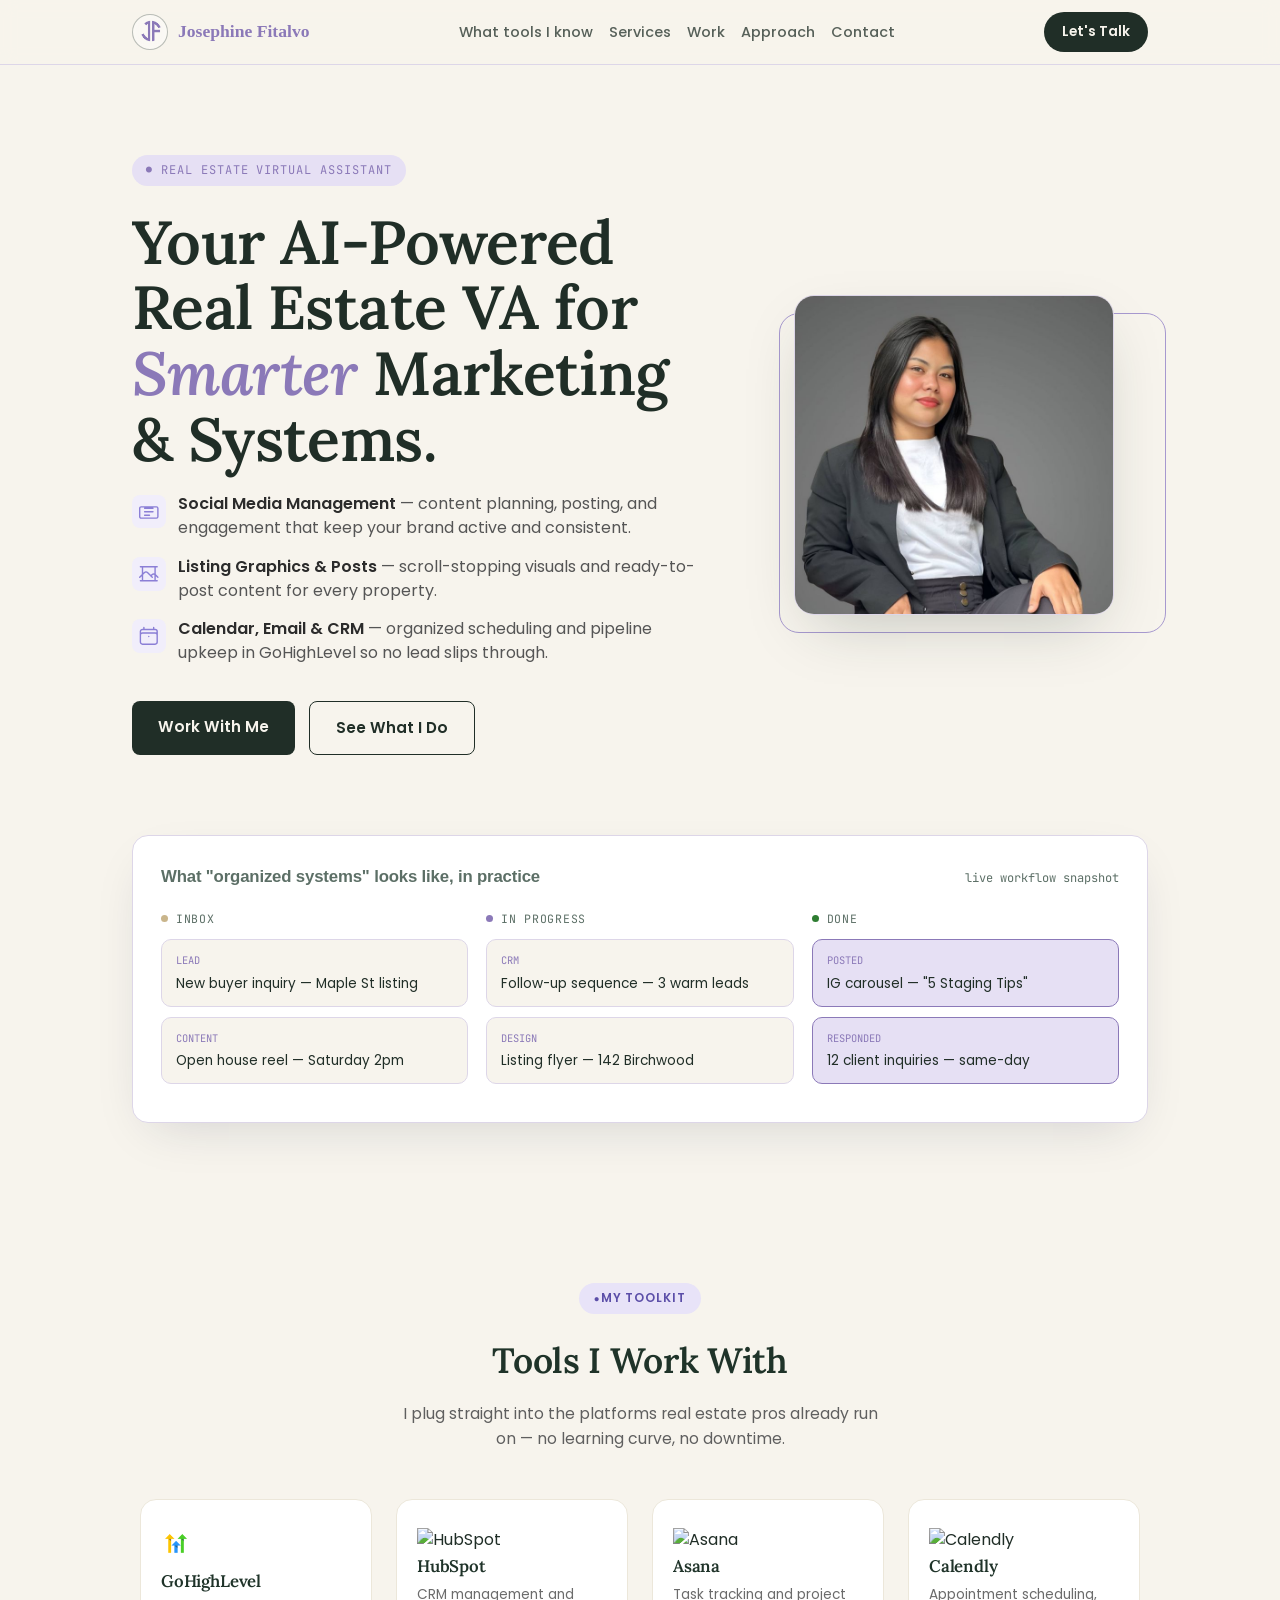
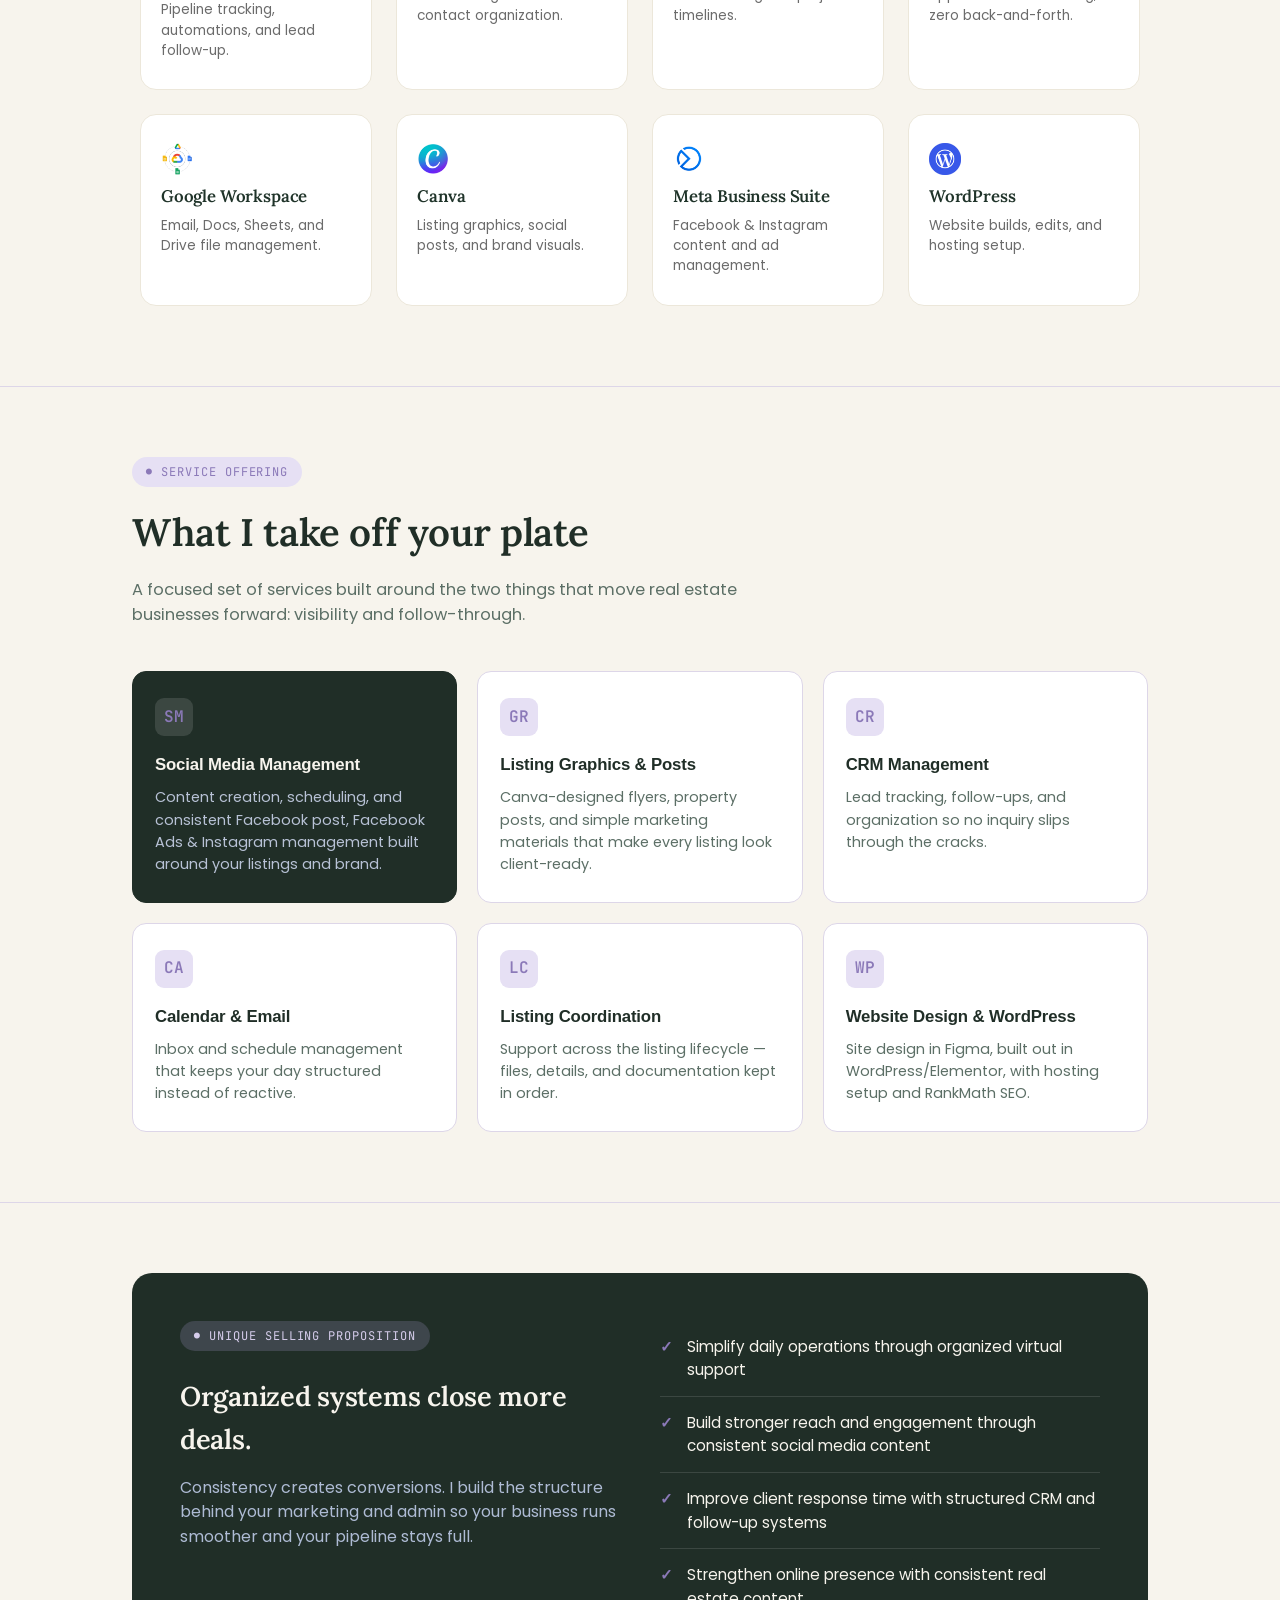
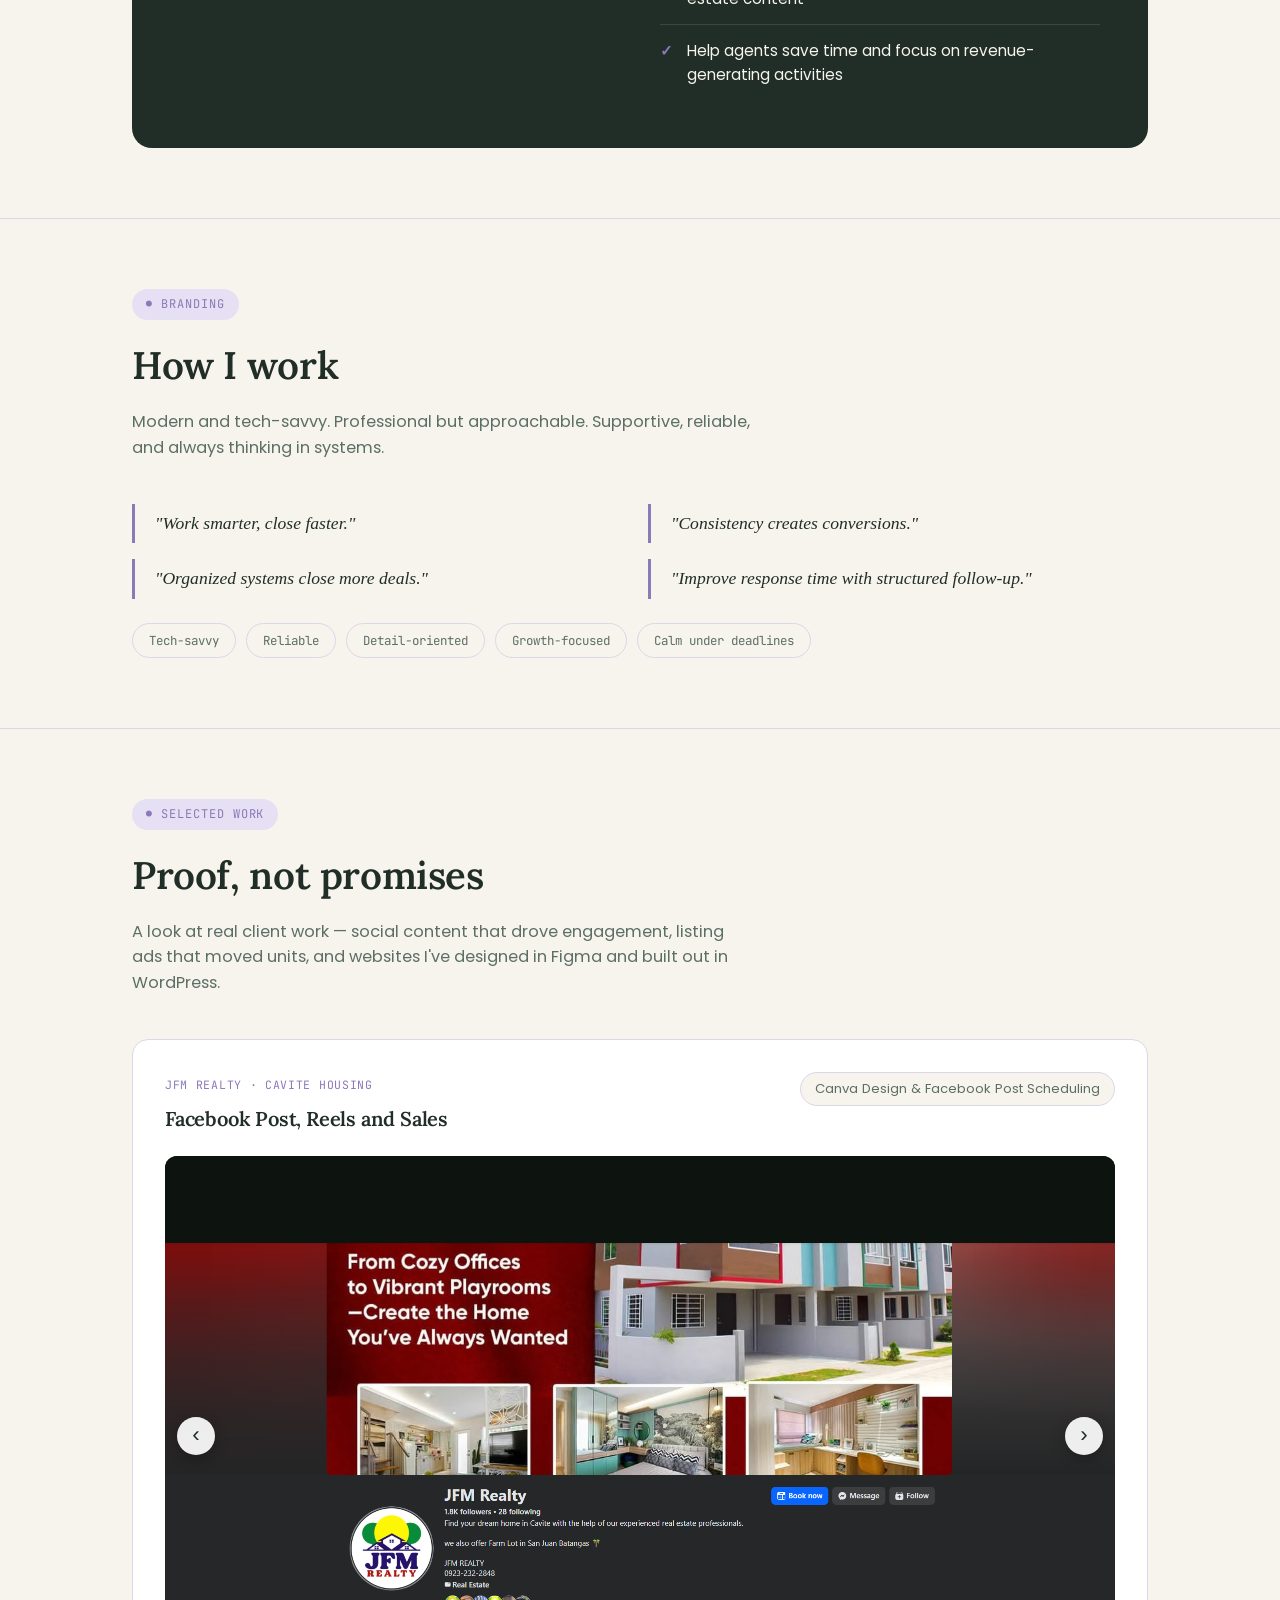
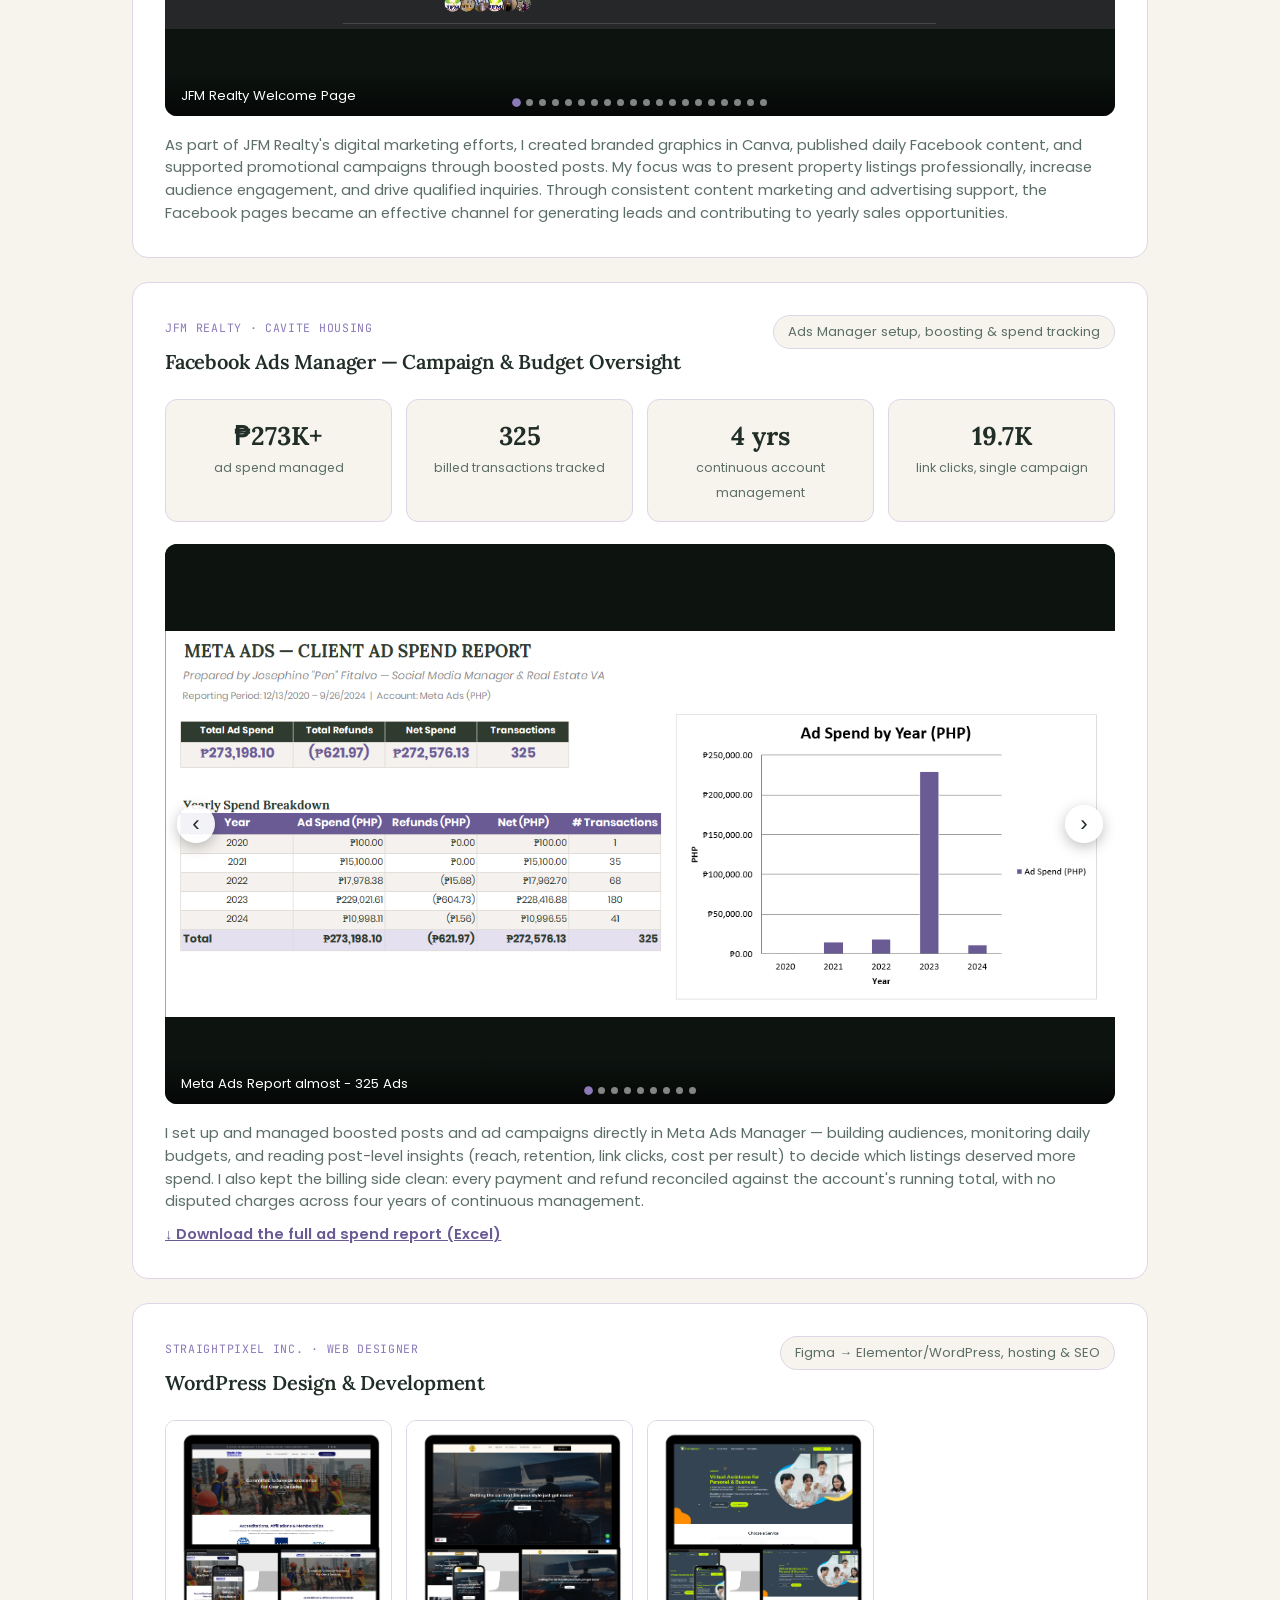
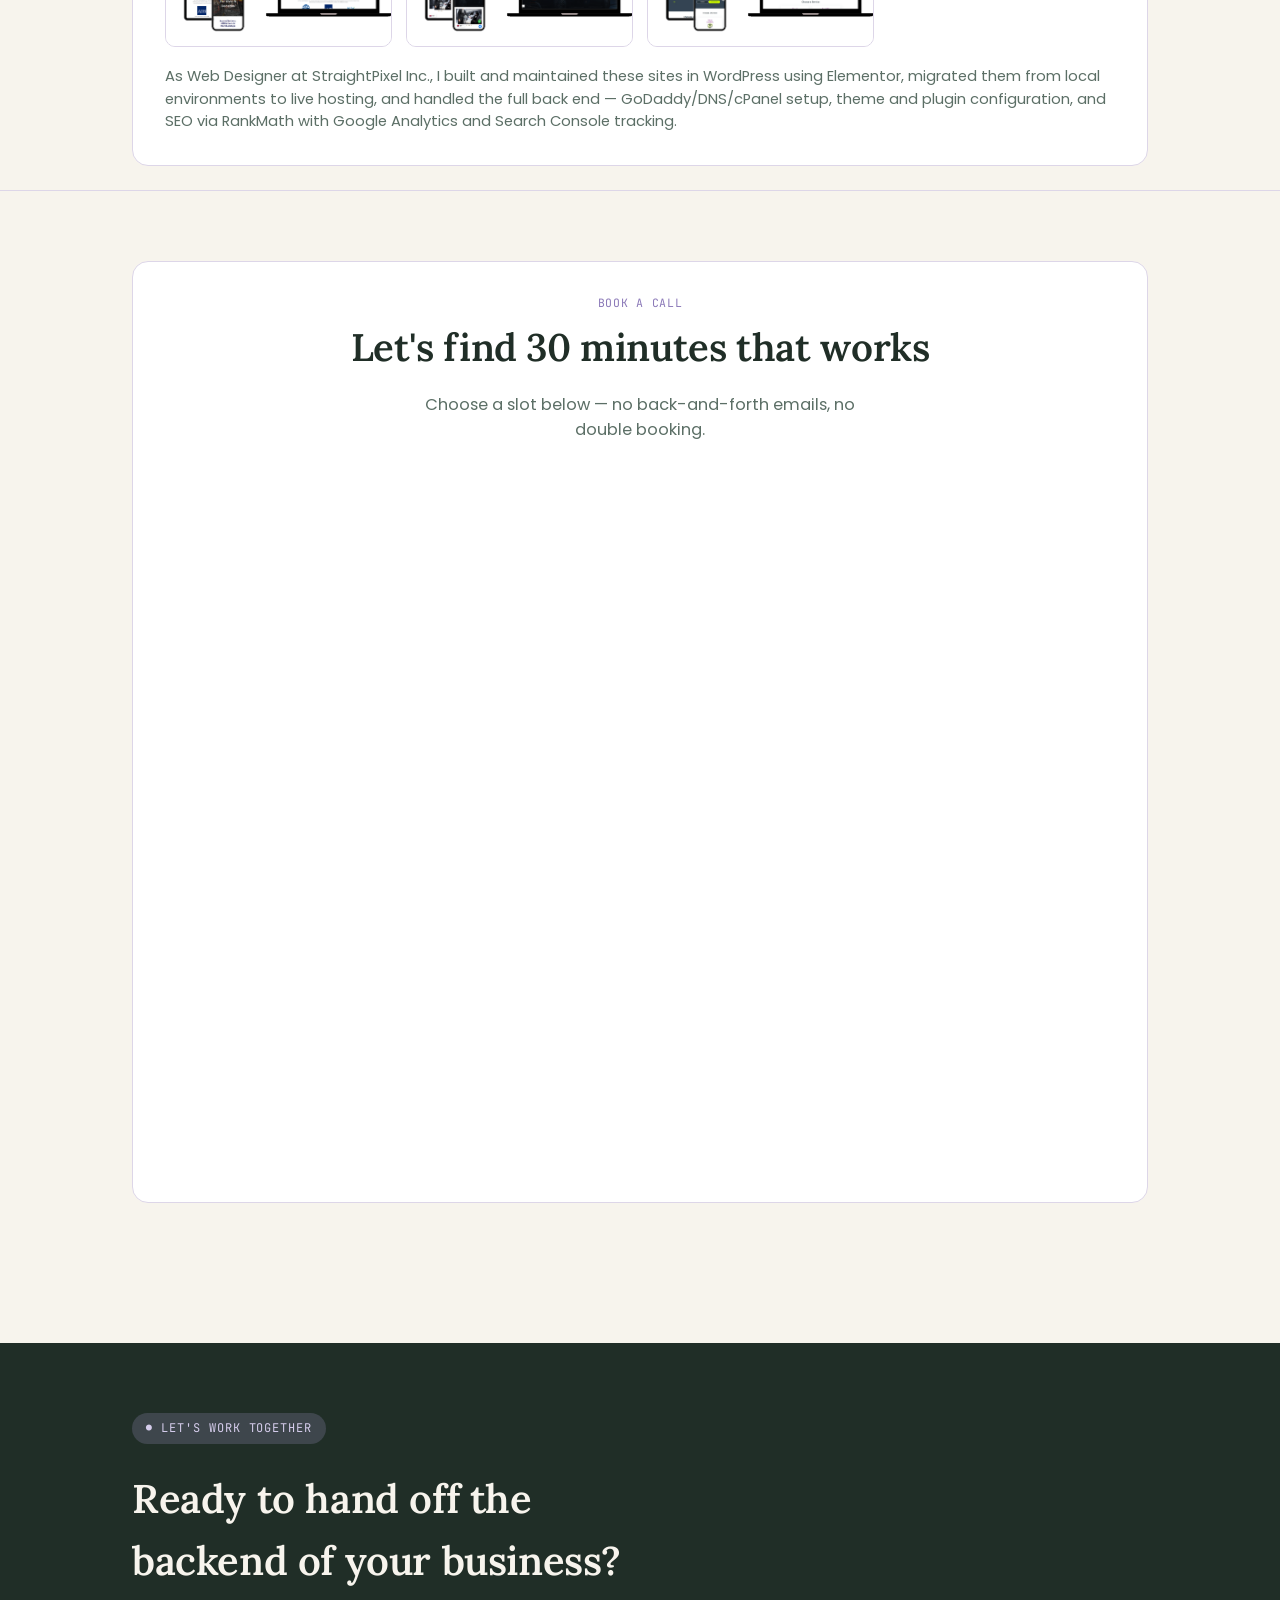
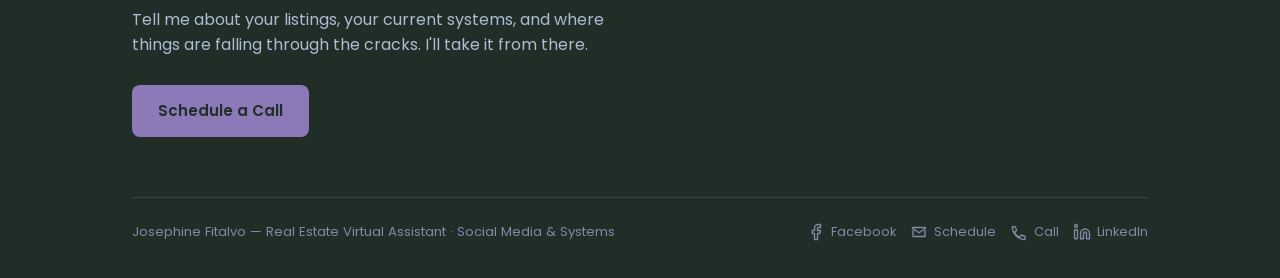
==== commit 14959eeb: "Calendly Booking Added" ====
--- a/index.html
+++ b/index.html
@@ -7,11 +7,13 @@
     <link rel="preconnect" href="https://fonts.googleapis.com">
     <link href="https://fonts.googleapis.com/css2?family=Lora:ital,wght@0,400;0,500;0,600;0,700;1,500&family=Poppins:wght@300;400;500;600;700&family=JetBrains+Mono:wght@400;500&display=swap" rel="stylesheet">
     <link rel="stylesheet" href="https://cdn.jsdelivr.net/npm/swiper@11/swiper-bundle.min.css"/>
+    <link href="https://assets.calendly.com/assets/external/widget.css" rel="stylesheet">
     <link rel="icon" href="/images/logo/logo.png">
     <link rel="stylesheet" href="main.css">
     <link rel="stylesheet" href="/css/nav/nav.css">
     <link rel="stylesheet" href="/css/public/global.css">
     <link rel="stylesheet" href="/css/hero/hero.css">
+    
     <script src="main.js" defer></script>
 </head>
 
@@ -43,7 +45,7 @@
         </svg>
       </button>
         <ul id="navMenu">
-          <li><a href="#who">What tools I know</a></li>
+          <li><a href="#tools">What tools I know</a></li>
           <li><a href="#services">Services</a></li>
           <li><a href="#work">Work</a></li>
           <li><a href="#approach">Approach</a></li>
@@ -182,7 +184,7 @@
 
     <div class="tool-card">
       <img src="/images/tools/WordPress.png" alt="WordPress" width="32" height="32">
-      <h3>WordPress / Elementor</h3>
+      <h3>WordPress</h3>
       <p>Website builds, edits, and hosting setup.</p>
     </div>
 
@@ -391,6 +393,23 @@
   </div>
 </div>
 
+  <!-- Calendly Secction -->
+  <section id="calendly-section" class="calendly-section">
+  <div class="wrap">
+    <div class="calendly-block">
+
+      <span class="case-client">Book a call</span>
+      <h2>Let's find 30 minutes that works</h2>
+      <p class="lede">Choose a slot below — no back-and-forth emails, no double booking.</p>
+
+      <div class="calendly-inline-widget"
+           data-url="https://calendly.com/josephinefitalvo?primary_color=8b79b8">
+      </div>
+
+    </div>
+  </div>
+</section>
+
   </div>
 </section>
 
@@ -399,7 +418,7 @@
     <span class="eyebrow" style="background:rgba(167,153,207,0.22);color:#D5CCEB;">Let's work together</span>
     <h2>Ready to hand off the backend of your business?</h2>
     <p class="lede">Tell me about your listings, your current systems, and where things are falling through the cracks. I'll take it from there.</p>
-    <a href="https://mail.google.com/mail/?view=cm&to=vajosephinefitalvo@gmail.com" target="_blank" class="btn btn-primary" style="margin-top:28px;">Email Me</a>
+    <a href="#calendly-section" class="btn btn-primary" style="margin-top:28px;">Schedule a Call</a>
     <div class="foot-bottom">
 
   <span>
@@ -417,12 +436,12 @@
     </a>
 
     <!-- Email -->
-    <a href="https://mail.google.com/mail/?view=cm&to=vajosephinefitalvo@gmail.com" target="_blank">
-      <svg xmlns="http://www.w3.org/2000/svg" fill="none" viewBox="0 0 24 24" stroke-width="1.8" stroke="currentColor">
-        <path stroke-linecap="round" stroke-linejoin="round" d="M3 7l9 6 9-6M4 6h16v12H4z"/>
-      </svg>
-      Email
-    </a>
+    <a href="#calendly-section">
+  <svg xmlns="http://www.w3.org/2000/svg" fill="none" viewBox="0 0 24 24" stroke-width="1.8" stroke="currentColor">
+    <path stroke-linecap="round" stroke-linejoin="round" d="M3 7l9 6 9-6M4 6h16v12H4z"/>
+  </svg>
+  Schedule
+</a>
 
     <!-- Phone -->
     <a href="tel:+639054231330">
--- a/main.css
+++ b/main.css
@@ -476,4 +476,36 @@
 .lede-list strong {
   color: var(--text-dark, #2b2b2b);
   font-weight: 600;
+}
+
+
+/* Calendly book me now */
+/* Calendly book me now */
+.calendly-section{padding:70px 0;border-top:1px solid var(--line);}
+
+.calendly-block{
+  border:1px solid var(--line);border-radius:16px;background:var(--white);
+  padding:32px;text-align:center;
+}
+
+.calendly-block .case-client{display:block;margin-bottom:6px;}
+
+.calendly-block h2{font-size:clamp(1.8rem,3.2vw,2.4rem);color:var(--navy);margin-bottom:14px;}
+
+.calendly-block .lede{
+  color:var(--slate);font-size:1.02rem;
+  max-width:480px;margin:0 auto 28px;
+}
+
+.calendly-inline-widget{
+  min-width:320px;height:700px;border-radius:10px;overflow:hidden;
+}
+
+@media (max-width:760px){
+  .calendly-block{padding:22px;}
+}
+
+@media (max-width:600px){
+  .calendly-section{padding:50px 0;}
+  .calendly-inline-widget{height:600px;}
 }
--- a/css/nav/nav.css
+++ b/css/nav/nav.css
@@ -49,8 +49,7 @@
 }
 
 .brand-logo {
-  font-family: 'Lora', serif;
-  font-weight: 700;
+  font-size: 0.95rem;
   width: 36px;
   height: 36px;
   border-radius: 50%;
@@ -60,6 +59,9 @@
   display: flex;
   align-items: center;
   justify-content: center;
+  line-height: 1;
+  letter-spacing: -1px;
+  text-indent: 1px; 
   color: var(--navy);
   transition: all 0.3s ease;
 }
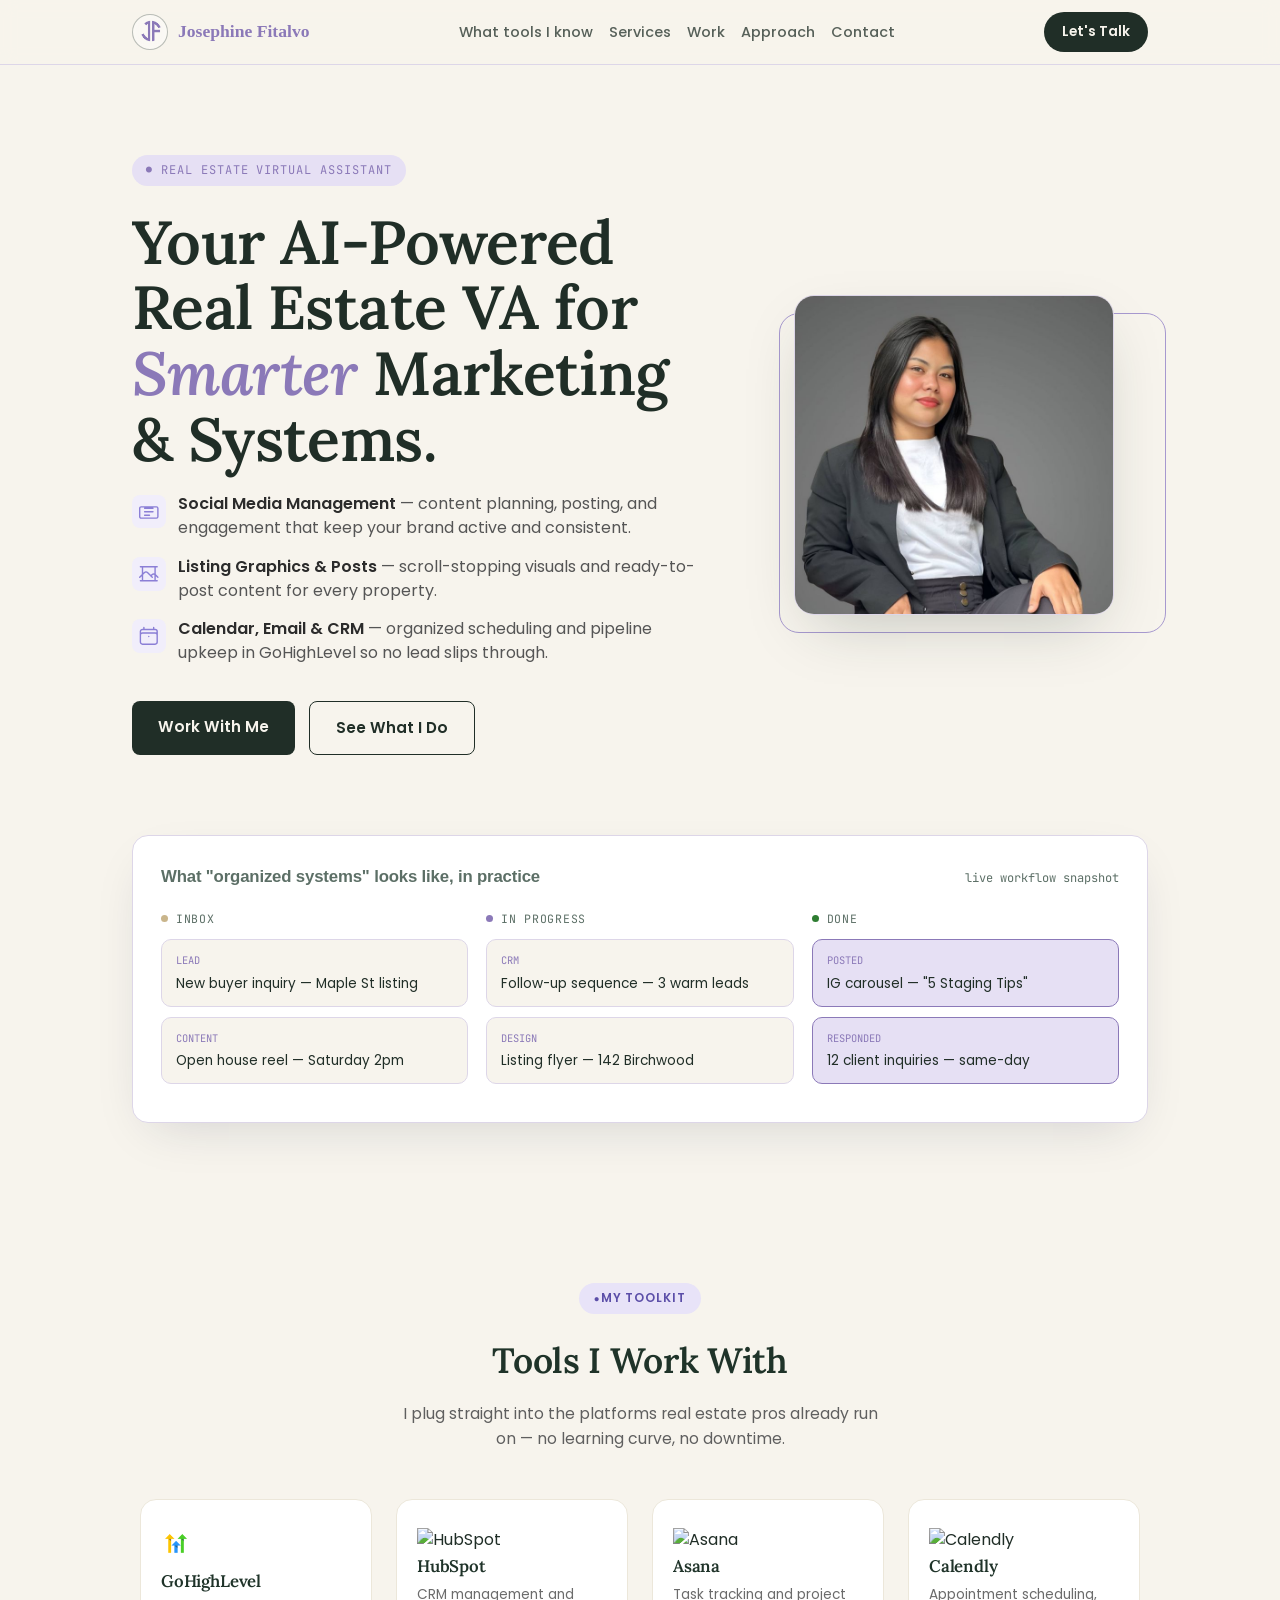
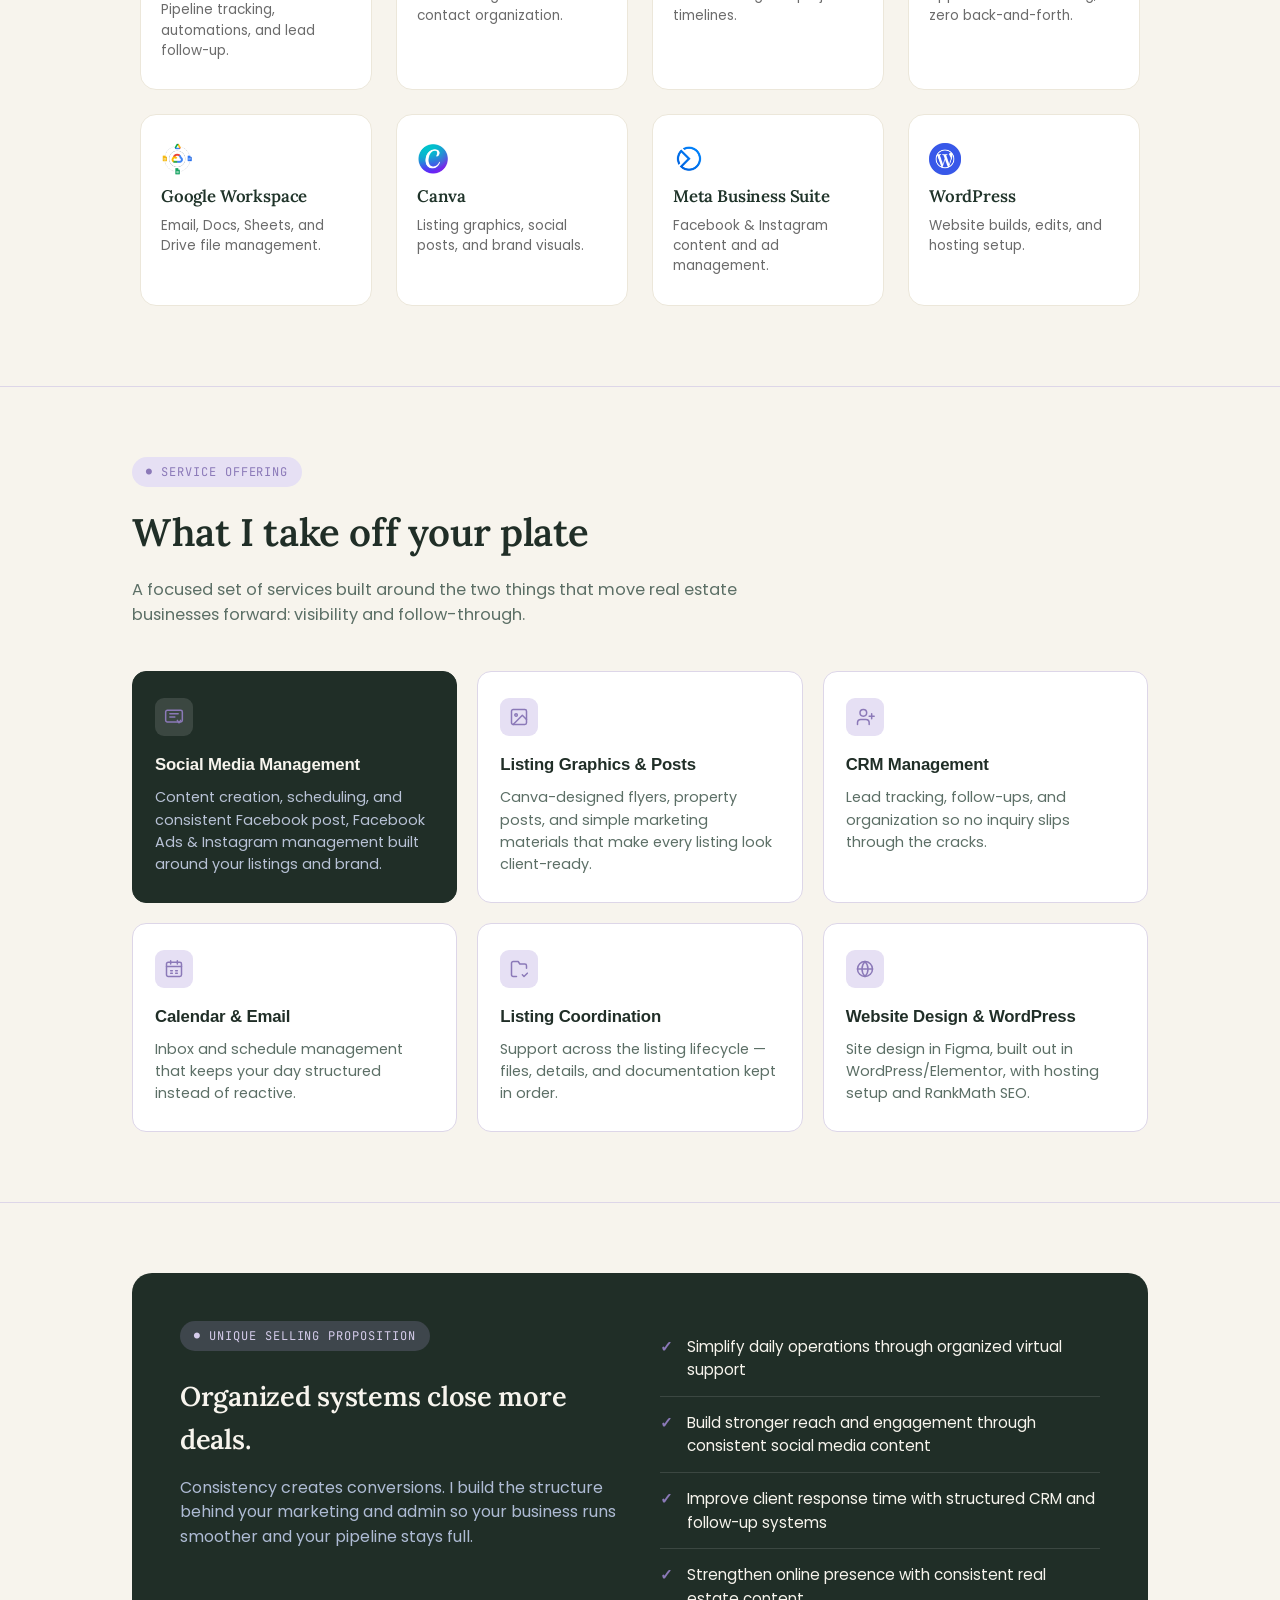
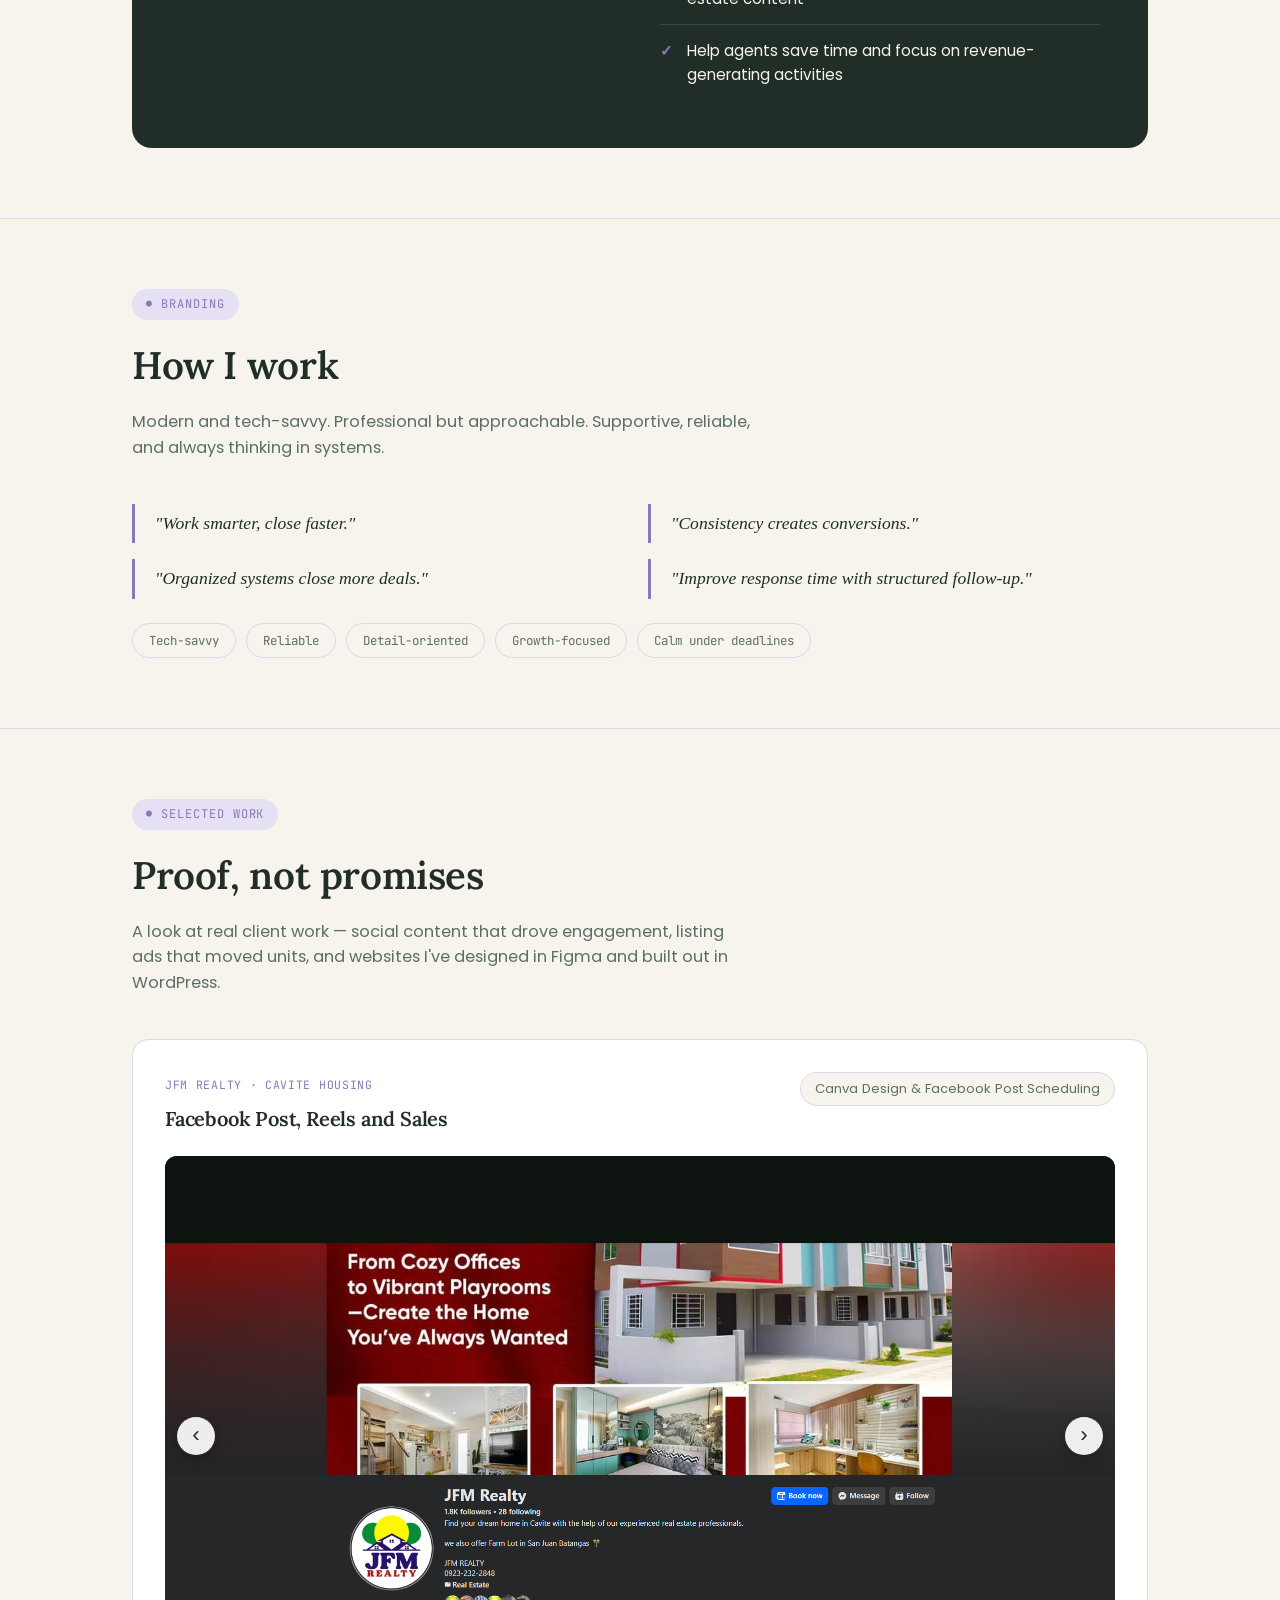
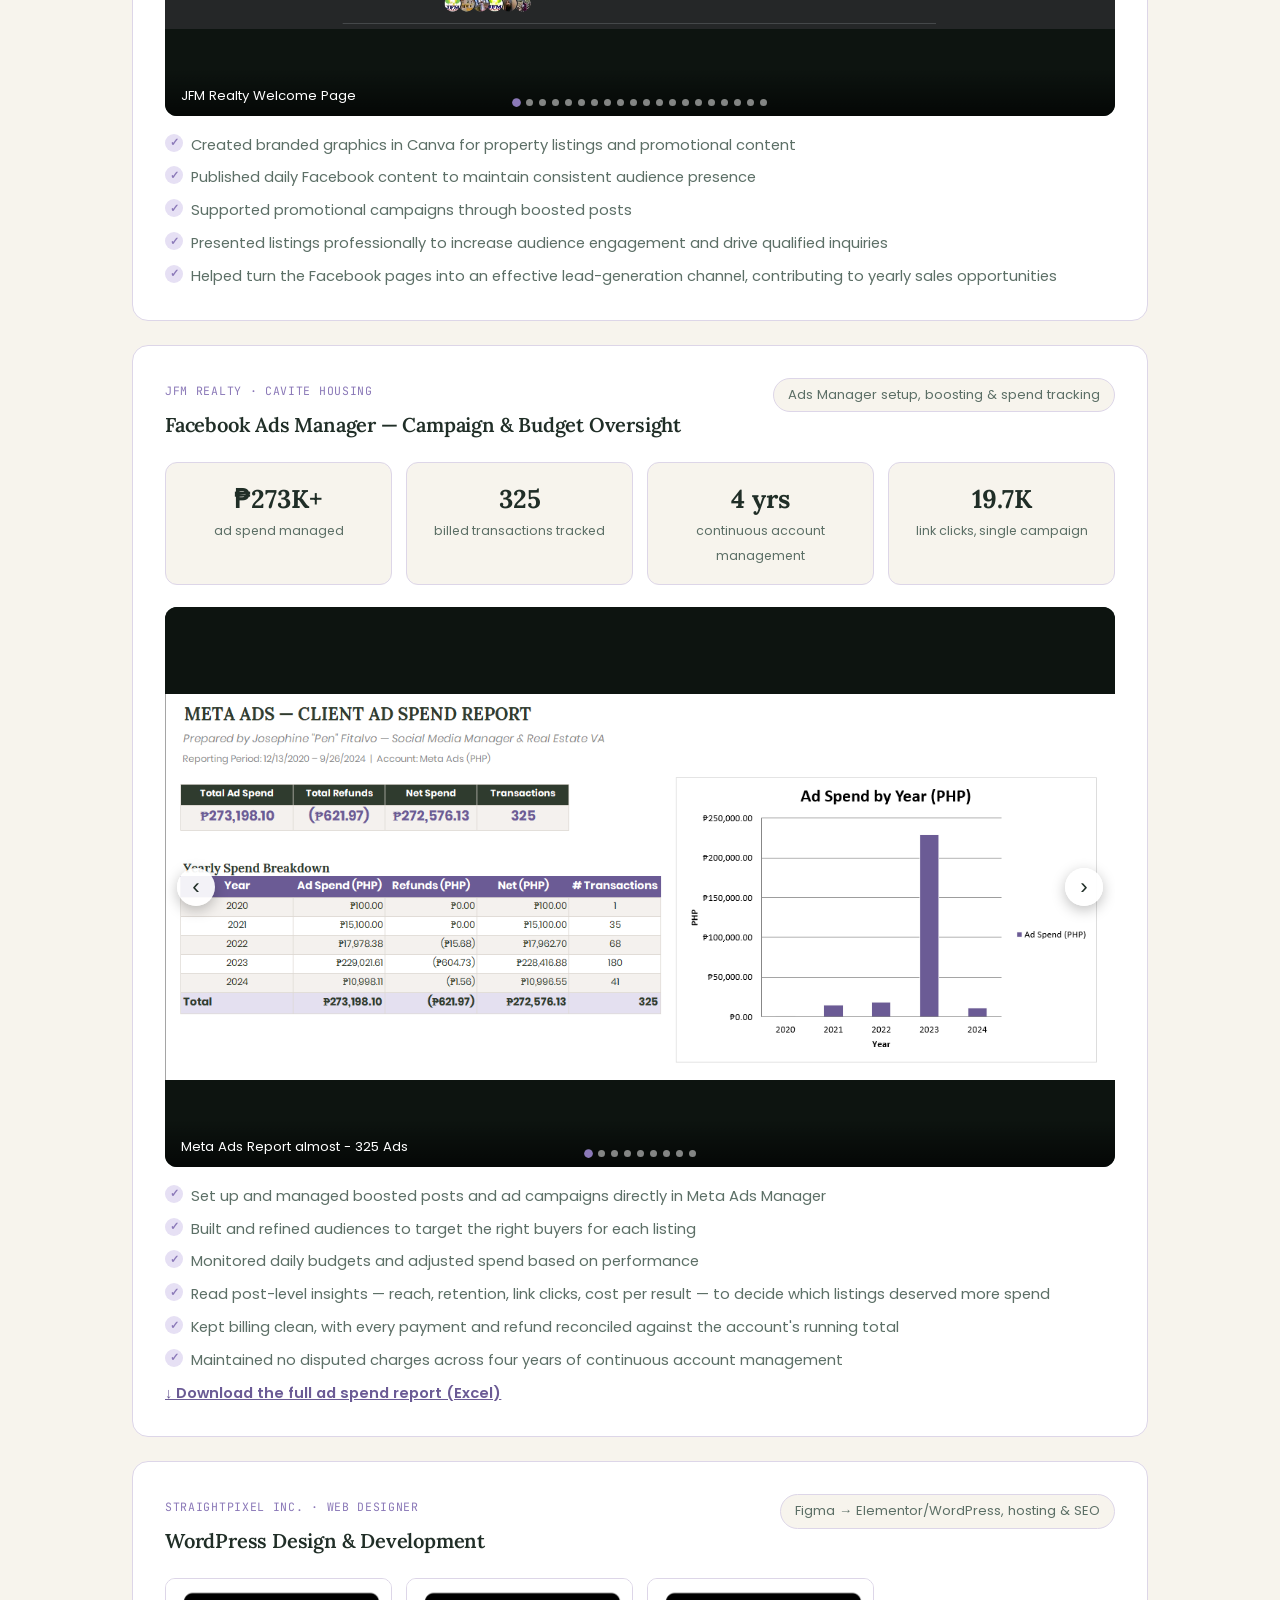
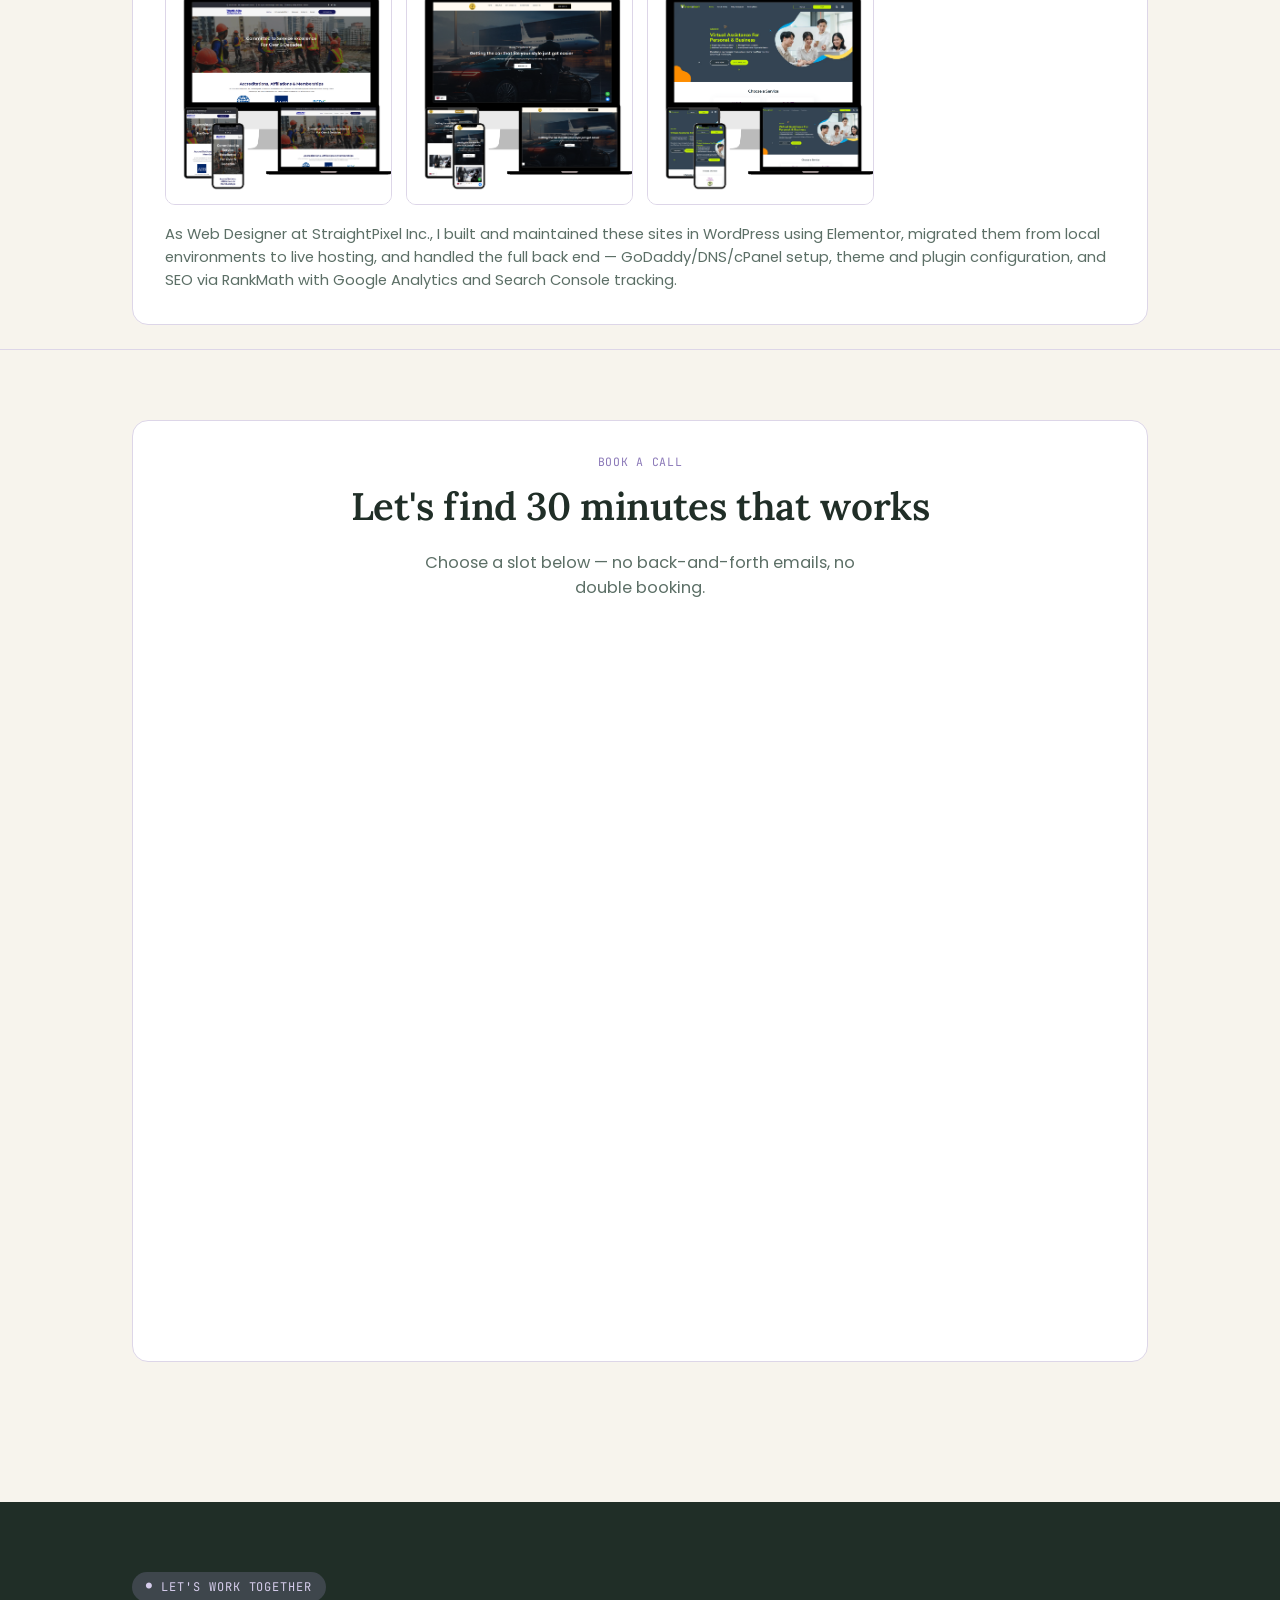
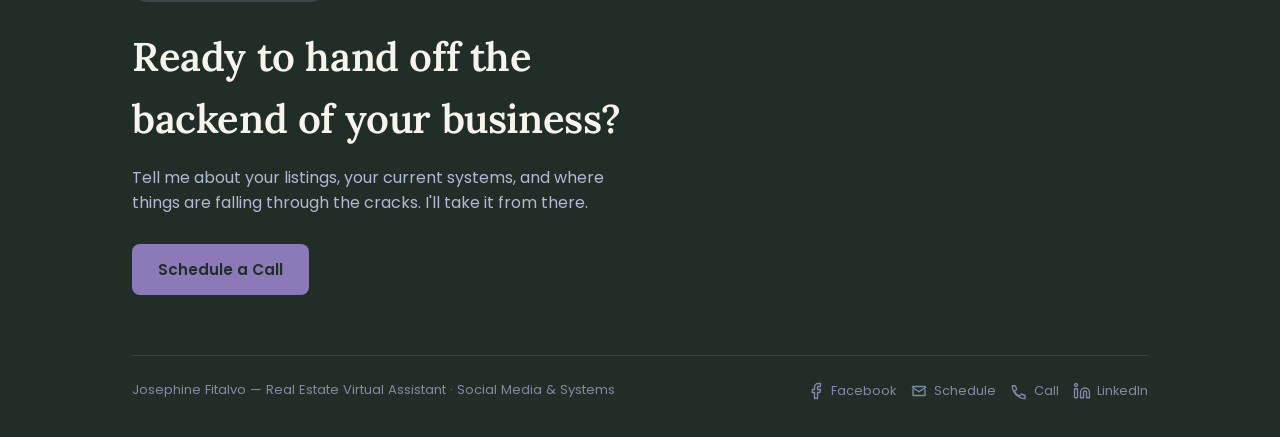
==== commit 5c17a687: "fix some bugs" ====
--- a/index.html
+++ b/index.html
@@ -199,36 +199,77 @@
       <p>A focused set of services built around the two things that move real estate businesses forward: visibility and follow-through.</p>
     </div>
     <div class="services-grid">
+
       <div class="service-card highlight">
-        <div class="icon">SM</div>
+        <div class="icon">
+          <svg viewBox="0 0 24 24" fill="none" stroke="currentColor" stroke-width="1.8" stroke-linecap="round" stroke-linejoin="round" width="20" height="20">
+            <rect x="2" y="4" width="20" height="14" rx="2"/>
+            <path d="M7 8h10M7 12h6"/>
+            <path d="M16 16l2 3 2-3"/>
+          </svg>
+        </div>
         <h3>Social Media Management</h3>
         <p>Content creation, scheduling, and consistent Facebook post, Facebook Ads &amp; Instagram management built around your listings and brand.</p>
       </div>
+
       <div class="service-card">
-        <div class="icon">GR</div>
+        <div class="icon">
+          <svg viewBox="0 0 24 24" fill="none" stroke="currentColor" stroke-width="1.8" stroke-linecap="round" stroke-linejoin="round" width="20" height="20">
+            <rect x="3" y="3" width="18" height="18" rx="2"/>
+            <circle cx="8.5" cy="9.5" r="1.5"/>
+            <path d="M21 15l-5-5L5 21"/>
+          </svg>
+        </div>
         <h3>Listing Graphics &amp; Posts</h3>
         <p>Canva-designed flyers, property posts, and simple marketing materials that make every listing look client-ready.</p>
       </div>
+
       <div class="service-card">
-        <div class="icon">CR</div>
+        <div class="icon">
+          <svg viewBox="0 0 24 24" fill="none" stroke="currentColor" stroke-width="1.8" stroke-linecap="round" stroke-linejoin="round" width="20" height="20">
+            <path d="M17 21v-2a4 4 0 0 0-4-4H7a4 4 0 0 0-4 4v2"/>
+            <circle cx="10" cy="7" r="4"/>
+            <path d="M20 8v6M17 11h6"/>
+          </svg>
+        </div>
         <h3>CRM Management</h3>
         <p>Lead tracking, follow-ups, and organization so no inquiry slips through the cracks.</p>
       </div>
+
       <div class="service-card">
-        <div class="icon">CA</div>
+        <div class="icon">
+          <svg viewBox="0 0 24 24" fill="none" stroke="currentColor" stroke-width="1.8" stroke-linecap="round" stroke-linejoin="round" width="20" height="20">
+            <rect x="3" y="4" width="18" height="17" rx="2"/>
+            <path d="M3 9h18M8 2v4M16 2v4"/>
+            <path d="M8 14h2M8 17h2M14 14h2M14 17h2"/>
+          </svg>
+        </div>
         <h3>Calendar &amp; Email</h3>
         <p>Inbox and schedule management that keeps your day structured instead of reactive.</p>
       </div>
+
       <div class="service-card">
-        <div class="icon">LC</div>
+        <div class="icon">
+          <svg viewBox="0 0 24 24" fill="none" stroke="currentColor" stroke-width="1.8" stroke-linecap="round" stroke-linejoin="round" width="20" height="20">
+            <path d="M9 21H5a2 2 0 0 1-2-2V5a2 2 0 0 1 2-2h6l2 3h6a2 2 0 0 1 2 2v3"/>
+            <path d="M16 19l2 2 4-4"/>
+          </svg>
+        </div>
         <h3>Listing Coordination</h3>
         <p>Support across the listing lifecycle — files, details, and documentation kept in order.</p>
       </div>
+
       <div class="service-card">
-        <div class="icon">WP</div>
+        <div class="icon">
+          <svg viewBox="0 0 24 24" fill="none" stroke="currentColor" stroke-width="1.8" stroke-linecap="round" stroke-linejoin="round" width="20" height="20">
+            <circle cx="12" cy="12" r="9"/>
+            <path d="M3 12h18M12 3a13 13 0 0 1 0 18M12 3a13 13 0 0 0 0 18"/>
+          </svg>
+        </div>
         <h3>Website Design &amp; WordPress</h3>
         <p>Site design in Figma, built out in WordPress/Elementor, with hosting setup and RankMath SEO.</p>
       </div>
+
     </div>
   </div>
 </section>
@@ -323,9 +364,13 @@
     <div class="carousel-dots"></div>
   </div>
 
-  <p class="case-note">
-    As part of JFM Realty's digital marketing efforts, I created branded graphics in Canva, published daily Facebook content, and supported promotional campaigns through boosted posts. My focus was to present property listings professionally, increase audience engagement, and drive qualified inquiries. Through consistent content marketing and advertising support, the Facebook pages became an effective channel for generating leads and contributing to yearly sales opportunities.
-  </p>
+  <ul class="case-note case-note-list">
+    <li>Created branded graphics in Canva for property listings and promotional content</li>
+    <li>Published daily Facebook content to maintain consistent audience presence</li>
+    <li>Supported promotional campaigns through boosted posts</li>
+    <li>Presented listings professionally to increase audience engagement and drive qualified inquiries</li>
+    <li>Helped turn the Facebook pages into an effective lead-generation channel, contributing to yearly sales opportunities</li>
+  </ul>
   </div>
 
     <!-- FACEBOOK ADS MANAGER -->
@@ -361,9 +406,14 @@
     <div class="carousel-dots"></div>
   </div>
 
-  <p class="case-note">
-    I set up and managed boosted posts and ad campaigns directly in Meta Ads Manager — building audiences, monitoring daily budgets, and reading post-level insights (reach, retention, link clicks, cost per result) to decide which listings deserved more spend. I also kept the billing side clean: every payment and refund reconciled against the account's running total, with no disputed charges across four years of continuous management.
-  </p>
+  <ul class="case-note case-note-list">
+  <li>Set up and managed boosted posts and ad campaigns directly in Meta Ads Manager</li>
+  <li>Built and refined audiences to target the right buyers for each listing</li>
+  <li>Monitored daily budgets and adjusted spend based on performance</li>
+  <li>Read post-level insights — reach, retention, link clicks, cost per result — to decide which listings deserved more spend</li>
+  <li>Kept billing clean, with every payment and refund reconciled against the account's running total</li>
+  <li>Maintained no disputed charges across four years of continuous account management</li>
+</ul>
   <p class="case-note" style="margin-top:10px;">
     <a href="/images/files/Meta_Ads_Spend_Report.xlsx" target="_blank" rel="noopener noreferrer" style="color:#6B5B95;font-weight:600;text-decoration:underline;">
       ↓ Download the full ad spend report (Excel)
--- a/main.css
+++ b/main.css
@@ -479,7 +479,7 @@
 }
 
 
-/* Calendly book me now */
+
 /* Calendly book me now */
 .calendly-section{padding:70px 0;border-top:1px solid var(--line);}
 
@@ -508,4 +508,36 @@
 @media (max-width:600px){
   .calendly-section{padding:50px 0;}
   .calendly-inline-widget{height:600px;}
+}
+
+/* Notelist in JFM Card */
+.case-note-list {
+  list-style: none;
+  padding: 0;
+  margin: 0;
+  display: flex;
+  flex-direction: column;
+  gap: 10px;
+}
+
+.case-note-list li {
+  position: relative;
+  padding-left: 26px;
+}
+
+.case-note-list li::before {
+  content: "✓";
+  position: absolute;
+  left: 0;
+  top: 0;
+  width: 18px;
+  height: 18px;
+  display: flex;
+  align-items: center;
+  justify-content: center;
+  border-radius: 50%;
+  background: var(--teal-soft);
+  color: var(--teal);
+  font-size: 11px;
+  font-weight: 700;
 }
